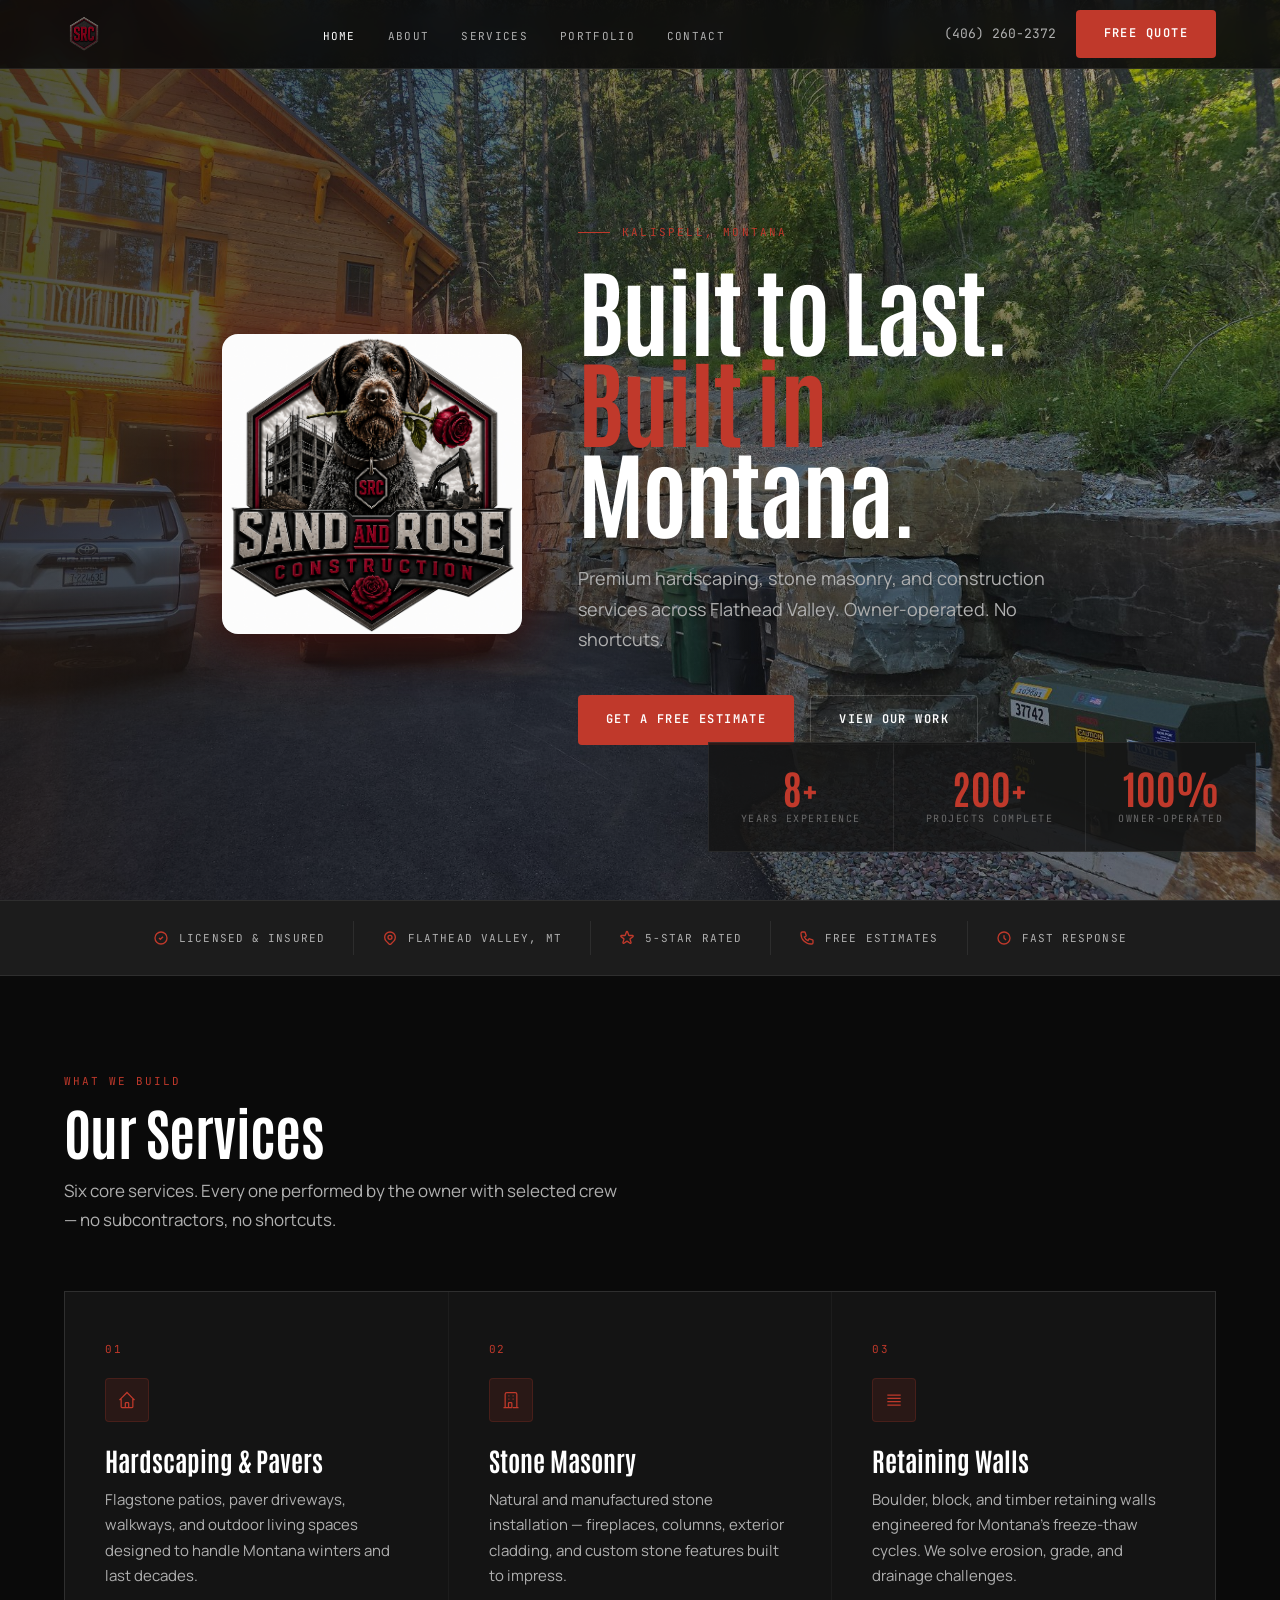
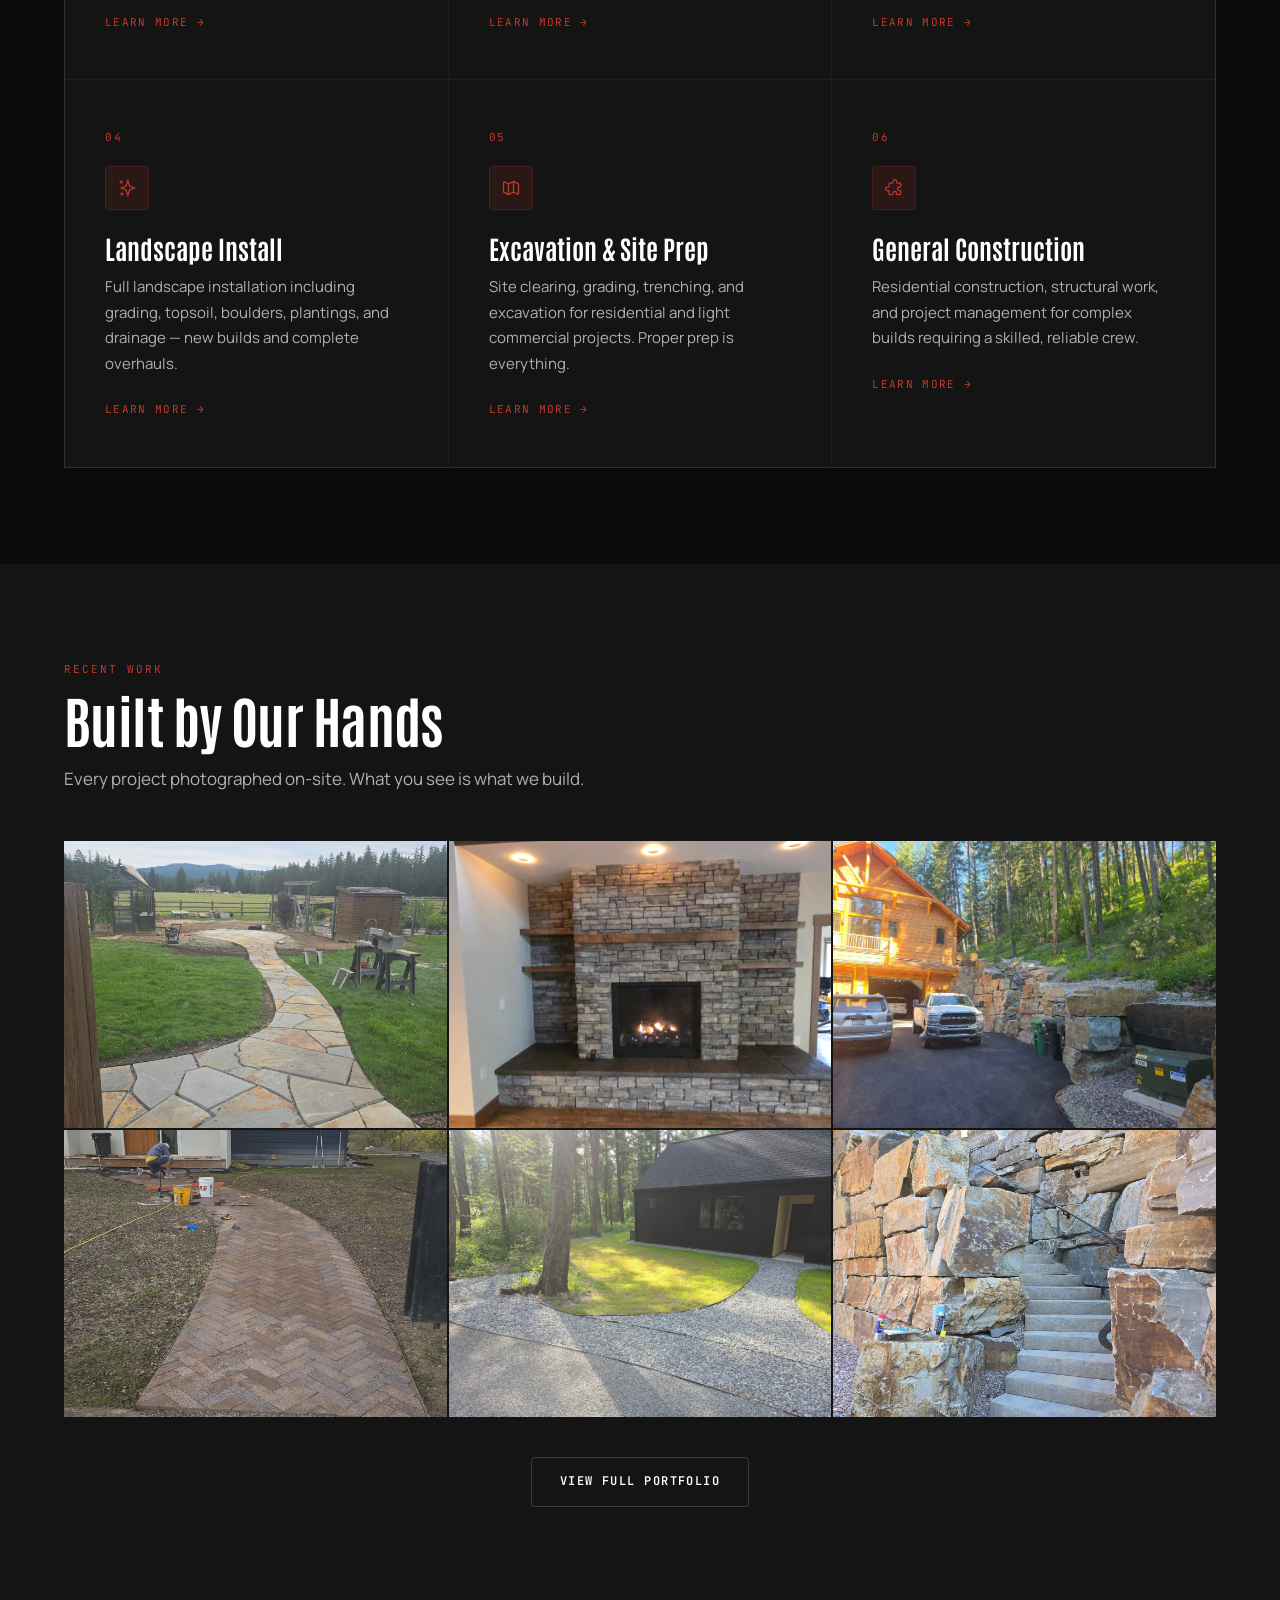
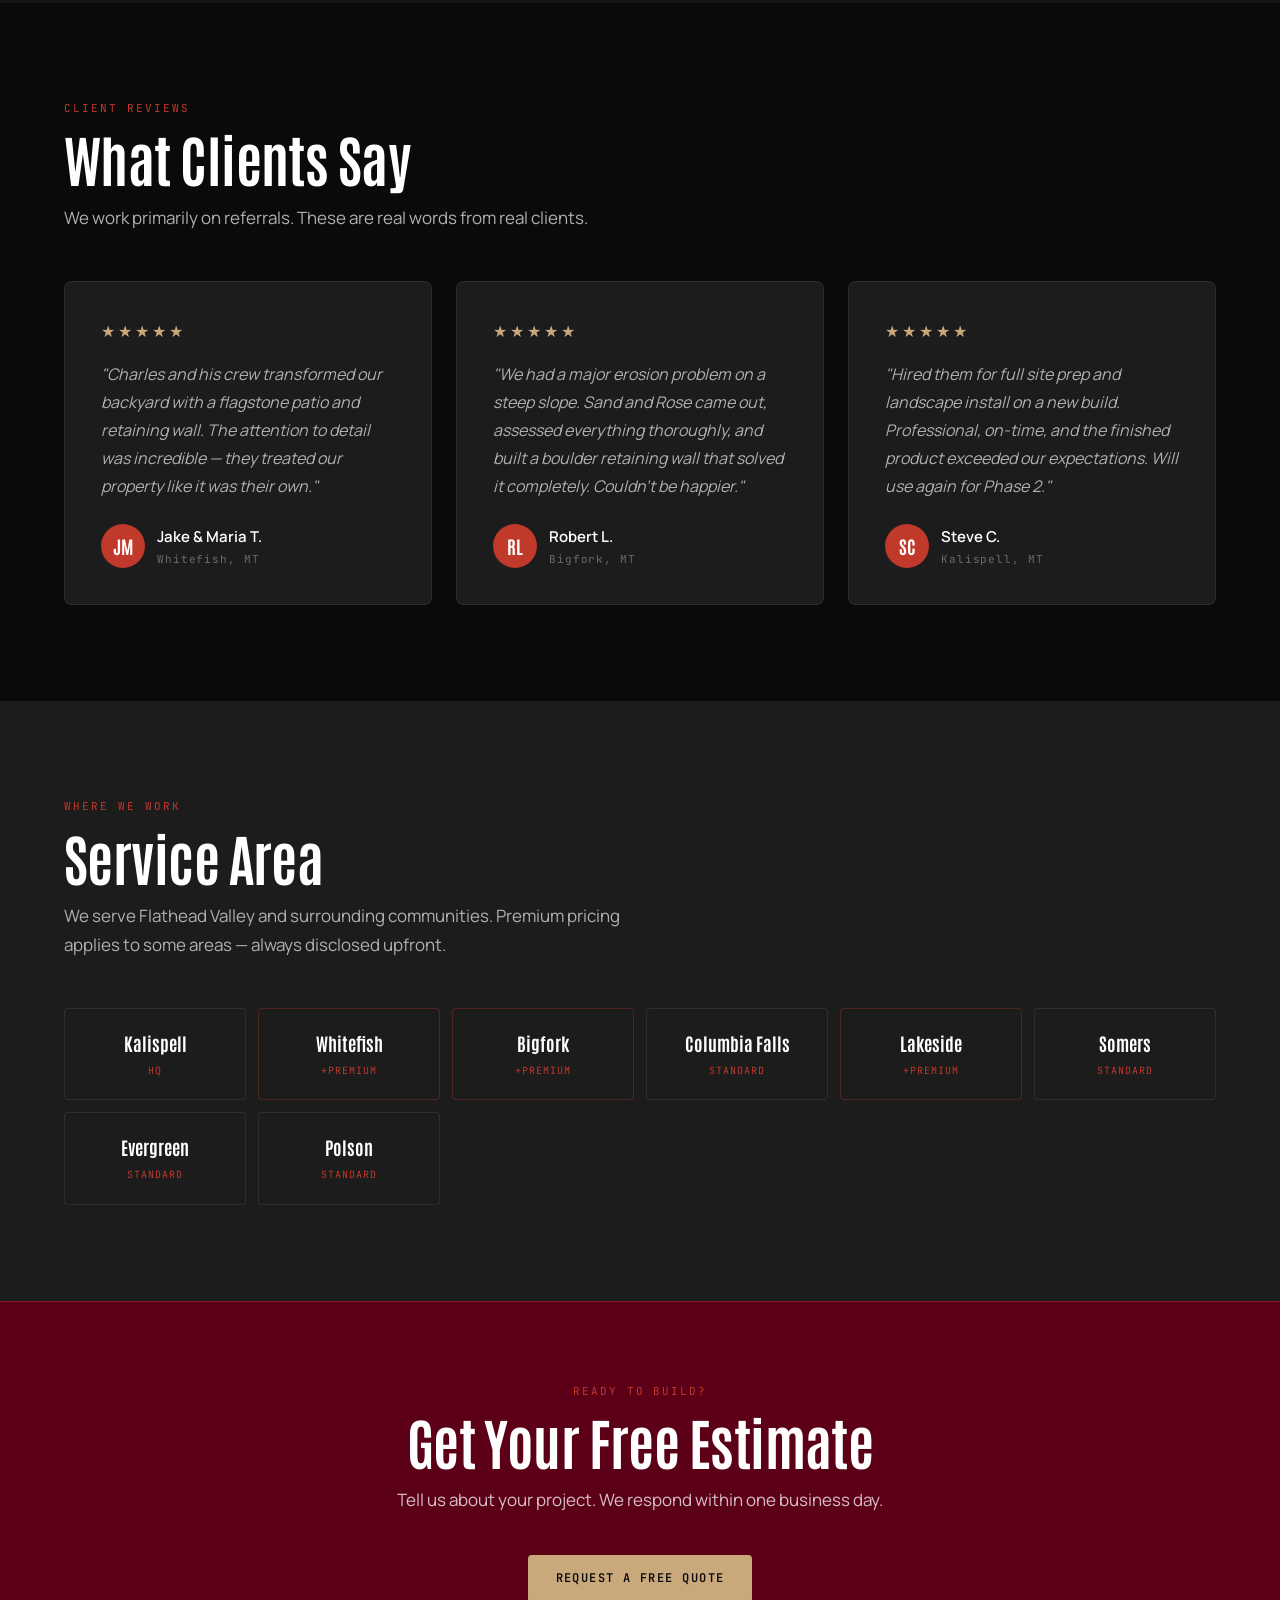
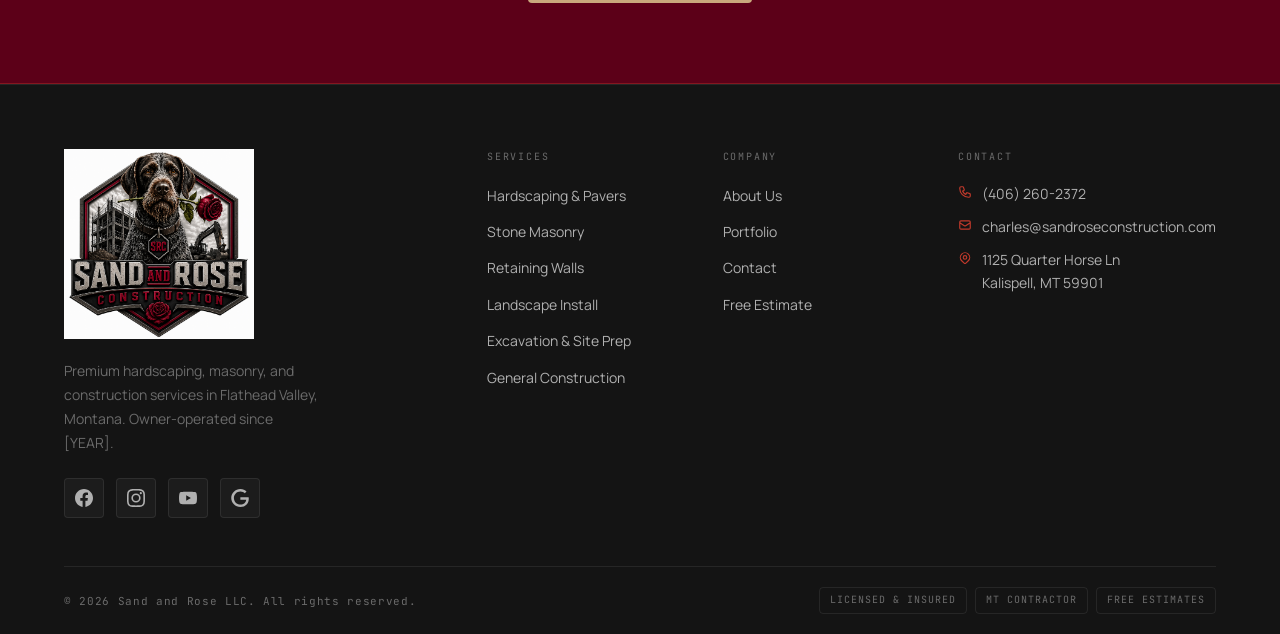
==== index.html @ fa79f2a8 "Clean hero layout: GWP left col, badge nav, lighter overlay, remove patches" ====
<!DOCTYPE html>
<html lang="en">
<head>
  <meta charset="UTF-8">
  <meta name="viewport" content="width=device-width, initial-scale=1.0">
  <title>Sand and Rose Construction | Kalispell, MT | Hardscaping, Stone Masonry & More</title>
  <meta name="description" content="Premium hardscaping, stone masonry, retaining walls, landscape install, excavation, and general construction in Kalispell and Flathead Valley, Montana. Licensed & insured.">
  <link rel="canonical" href="https://www.sandandroseconstruction.com/">
  <meta property="og:type" content="website">
  <meta property="og:title" content="Sand and Rose Construction | Kalispell, MT">
  <meta property="og:description" content="Premium hardscaping, masonry & construction in Flathead Valley, Montana. Built to Last. Built in Montana.">
  <meta property="og:url" content="https://www.sandandroseconstruction.com/">
  <meta property="og:image" content="https://www.sandandroseconstruction.com/assets/hero_retaining_wall.jpg">
  <meta property="og:site_name" content="Sand and Rose Construction">
  <meta name="twitter:card" content="summary_large_image">
  <link rel="icon" type="image/png" sizes="32x32" href="assets/favicon_32.png">
  <link rel="apple-touch-icon" href="assets/favicon_180.png">
  <link rel="stylesheet" href="css/styles.css">
  <script type="application/ld+json">
  {
    "@context": "https://schema.org",
    "@type": "LocalBusiness",
    "name": "Sand and Rose Construction",
    "legalName": "Sand and Rose LLC",
    "image": "https://www.sandandroseconstruction.com/assets/logo_full.png",
    "url": "https://www.sandandroseconstruction.com",
    "telephone": "+14062602372",
    "email": "charles@sandroseconstruction.com",
    "address": {
      "@type": "PostalAddress",
      "streetAddress": "1125 Quarter Horse Ln",
      "addressLocality": "Kalispell",
      "addressRegion": "MT",
      "postalCode": "59901",
      "addressCountry": "US"
    },
    "geo": {
      "@type": "GeoCoordinates",
      "latitude": 48.1920,
      "longitude": -114.3168
    },
    "openingHoursSpecification": [{
      "@type": "OpeningHoursSpecification",
      "dayOfWeek": ["Monday","Tuesday","Wednesday","Thursday","Friday","Saturday"],
      "opens": "07:00",
      "closes": "18:00"
    }],
    "priceRange": "$$-$$$",
    "areaServed": "Flathead Valley, Montana",
    "description": "Premium hardscaping, stone masonry, retaining walls, landscape install, excavation, and general construction in Kalispell and Flathead Valley, MT.",
    "sameAs": [
      "https://www.facebook.com/SandAndRoseConstruction",
      "https://www.instagram.com/sandandroseconstruction",
      "https://www.youtube.com/@SandAndRoseConstruction"
    ]
  }
  </script>
</head>
<body>

<!-- NAVIGATION -->
<nav class="nav" role="navigation" aria-label="Main navigation">
  <div class="nav__inner">
    <a href="index.html" class="nav__logo" aria-label="Sand and Rose Construction home">
      <img src="assets/logo_badge.png" alt="Sand and Rose Construction logo">
    </a>
    <ul class="nav__links" role="list">
      <li><a href="index.html">Home</a></li>
      <li><a href="about.html">About</a></li>
      <li><a href="services.html">Services</a></li>
      <li><a href="portfolio.html">Portfolio</a></li>
      <li><a href="contact.html">Contact</a></li>
    </ul>
    <div class="nav__right">
      <a href="tel:+14062602372" class="nav__phone">(406) 260-2372</a>
      <a href="contact.html" class="btn btn-primary">Free Quote</a>
    </div>
    <button class="nav__toggle" aria-label="Open menu" aria-expanded="false">
      <span></span><span></span><span></span>
    </button>
  </div>
  <div class="nav__mobile" role="menu">
    <a href="index.html" role="menuitem">Home</a>
    <a href="about.html" role="menuitem">About</a>
    <a href="services.html" role="menuitem">Services</a>
    <a href="portfolio.html" role="menuitem">Portfolio</a>
    <a href="contact.html" role="menuitem">Contact</a>
    <a href="tel:+14062602372" role="menuitem">(406) 260-2372</a>
    <a href="contact.html" class="btn btn-primary" role="menuitem">Free Quote</a>
  </div>
</nav>

<!-- HERO -->
<section class="hero" aria-label="Hero">
  <div class="hero__bg" role="img" aria-label="Retaining wall project by Sand and Rose Construction"></div>
  <div class="hero__content">
    <div class="hero__logo-col">
      <img src="assets/logo_full.png" alt="Sand and Rose Construction" class="hero__brand-logo">
    </div>
    <div class="hero__text-col">
      <p class="hero__eyebrow">Kalispell, Montana</p>
      <h1 class="hero__title">Built to Last.<br><em>Built in</em><br>Montana.</h1>
      <p class="hero__sub">Premium hardscaping, stone masonry, and construction services across Flathead Valley. Owner-operated. No shortcuts.</p>
      <div class="hero__cta">
        <a href="contact.html" class="btn btn-primary">Get a Free Estimate</a>
        <a href="portfolio.html" class="btn btn-outline">View Our Work</a>
      </div>
    </div>
  </div>
  <div class="hero__stats" aria-label="Company stats">
    <div class="hero__stat">
      <span class="hero__stat-num" data-count="8" data-suffix="+">8+</span>
      <span class="hero__stat-label">Years Experience</span>
    </div>
    <div class="hero__stat">
      <span class="hero__stat-num" data-count="200" data-suffix="+">200+</span>
      <span class="hero__stat-label">Projects Complete</span>
    </div>
    <div class="hero__stat">
      <span class="hero__stat-num" data-count="100" data-suffix="%">100%</span>
      <span class="hero__stat-label">Owner-Operated</span>
    </div>
  </div>
</section>

<!-- TRUST BAR -->
<div class="trust-bar" aria-label="Credentials">
  <div class="trust-bar__inner">
    <div class="trust-bar__item">
      <svg width="16" height="16" fill="none" stroke="currentColor" stroke-width="2" viewBox="0 0 24 24" aria-hidden="true"><path d="M9 12l2 2 4-4m6 2a9 9 0 11-18 0 9 9 0 0118 0z"/></svg>
      Licensed &amp; Insured
    </div>
    <div class="trust-bar__item">
      <svg width="16" height="16" fill="none" stroke="currentColor" stroke-width="2" viewBox="0 0 24 24" aria-hidden="true"><path d="M17.657 16.657L13.414 20.9a1.998 1.998 0 01-2.827 0l-4.244-4.243a8 8 0 1111.314 0z"/><path d="M15 11a3 3 0 11-6 0 3 3 0 016 0z"/></svg>
      Flathead Valley, MT
    </div>
    <div class="trust-bar__item">
      <svg width="16" height="16" fill="none" stroke="currentColor" stroke-width="2" viewBox="0 0 24 24" aria-hidden="true"><path d="M11.049 2.927c.3-.921 1.603-.921 1.902 0l1.519 4.674a1 1 0 00.95.69h4.915c.969 0 1.371 1.24.588 1.81l-3.976 2.888a1 1 0 00-.363 1.118l1.518 4.674c.3.922-.755 1.688-1.538 1.118l-3.976-2.888a1 1 0 00-1.176 0l-3.976 2.888c-.783.57-1.838-.197-1.538-1.118l1.518-4.674a1 1 0 00-.363-1.118l-3.976-2.888c-.784-.57-.38-1.81.588-1.81h4.914a1 1 0 00.951-.69l1.519-4.674z"/></svg>
      5-Star Rated
    </div>
    <div class="trust-bar__item">
      <svg width="16" height="16" fill="none" stroke="currentColor" stroke-width="2" viewBox="0 0 24 24" aria-hidden="true"><path d="M3 5a2 2 0 012-2h3.28a1 1 0 01.948.684l1.498 4.493a1 1 0 01-.502 1.21l-2.257 1.13a11.042 11.042 0 005.516 5.516l1.13-2.257a1 1 0 011.21-.502l4.493 1.498a1 1 0 01.684.949V19a2 2 0 01-2 2h-1C9.716 21 3 14.284 3 6V5z"/></svg>
      Free Estimates
    </div>
    <div class="trust-bar__item">
      <svg width="16" height="16" fill="none" stroke="currentColor" stroke-width="2" viewBox="0 0 24 24" aria-hidden="true"><path d="M12 8v4l3 3m6-3a9 9 0 11-18 0 9 9 0 0118 0z"/></svg>
      Fast Response
    </div>
  </div>
</div>

<!-- SERVICES -->
<section class="section" id="services" aria-labelledby="services-heading">
  <div class="container">
    <span class="section-label">What We Build</span>
    <h2 class="section-title" id="services-heading">Our Services</h2>
    <p class="section-sub" style="margin-bottom:56px;">Six core services. Every one performed by the owner with selected crew — no subcontractors, no shortcuts.</p>
    <div class="services-grid">

      <article class="service-card fade-up">
        <span class="service-card__num">01</span>
        <div class="service-card__icon" aria-hidden="true">
          <svg width="20" height="20" fill="none" stroke="currentColor" stroke-width="1.5" viewBox="0 0 24 24"><path d="M3 12l2-2m0 0l7-7 7 7M5 10v10a1 1 0 001 1h3m10-11l2 2m-2-2v10a1 1 0 01-1 1h-3m-6 0a1 1 0 001-1v-4a1 1 0 011-1h2a1 1 0 011 1v4a1 1 0 001 1m-6 0h6"/></svg>
        </div>
        <h3 class="service-card__title">Hardscaping &amp; Pavers</h3>
        <p class="service-card__desc">Flagstone patios, paver driveways, walkways, and outdoor living spaces designed to handle Montana winters and last decades.</p>
        <a href="services.html#hardscaping" class="service-card__link">Learn more →</a>
      </article>

      <article class="service-card fade-up">
        <span class="service-card__num">02</span>
        <div class="service-card__icon" aria-hidden="true">
          <svg width="20" height="20" fill="none" stroke="currentColor" stroke-width="1.5" viewBox="0 0 24 24"><path d="M19 21V5a2 2 0 00-2-2H7a2 2 0 00-2 2v16m14 0h2m-2 0h-5m-9 0H3m2 0h5M9 7h1m-1 4h1m4-4h1m-1 4h1m-2 10v-5a1 1 0 00-1-1h-2a1 1 0 00-1 1v5m4 0H9"/></svg>
        </div>
        <h3 class="service-card__title">Stone Masonry</h3>
        <p class="service-card__desc">Natural and manufactured stone installation — fireplaces, columns, exterior cladding, and custom stone features built to impress.</p>
        <a href="services.html#masonry" class="service-card__link">Learn more →</a>
      </article>

      <article class="service-card fade-up">
        <span class="service-card__num">03</span>
        <div class="service-card__icon" aria-hidden="true">
          <svg width="20" height="20" fill="none" stroke="currentColor" stroke-width="1.5" viewBox="0 0 24 24"><path d="M4 6h16M4 10h16M4 14h16M4 18h16"/></svg>
        </div>
        <h3 class="service-card__title">Retaining Walls</h3>
        <p class="service-card__desc">Boulder, block, and timber retaining walls engineered for Montana's freeze-thaw cycles. We solve erosion, grade, and drainage challenges.</p>
        <a href="services.html#retaining" class="service-card__link">Learn more →</a>
      </article>

      <article class="service-card fade-up">
        <span class="service-card__num">04</span>
        <div class="service-card__icon" aria-hidden="true">
          <svg width="20" height="20" fill="none" stroke="currentColor" stroke-width="1.5" viewBox="0 0 24 24"><path d="M5 3v4M3 5h4M6 17v4m-2-2h4m5-16l2.286 6.857L21 12l-5.714 2.143L13 21l-2.286-6.857L5 12l5.714-2.143L13 3z"/></svg>
        </div>
        <h3 class="service-card__title">Landscape Install</h3>
        <p class="service-card__desc">Full landscape installation including grading, topsoil, boulders, plantings, and drainage — new builds and complete overhauls.</p>
        <a href="services.html#landscape" class="service-card__link">Learn more →</a>
      </article>

      <article class="service-card fade-up">
        <span class="service-card__num">05</span>
        <div class="service-card__icon" aria-hidden="true">
          <svg width="20" height="20" fill="none" stroke="currentColor" stroke-width="1.5" viewBox="0 0 24 24"><path d="M9 20l-5.447-2.724A1 1 0 013 16.382V5.618a1 1 0 011.447-.894L9 7m0 13l6-3m-6 3V7m6 10l4.553 2.276A1 1 0 0021 18.382V7.618a1 1 0 00-.553-.894L15 4m0 13V4m0 0L9 7"/></svg>
        </div>
        <h3 class="service-card__title">Excavation &amp; Site Prep</h3>
        <p class="service-card__desc">Site clearing, grading, trenching, and excavation for residential and light commercial projects. Proper prep is everything.</p>
        <a href="services.html#excavation" class="service-card__link">Learn more →</a>
      </article>

      <article class="service-card fade-up">
        <span class="service-card__num">06</span>
        <div class="service-card__icon" aria-hidden="true">
          <svg width="20" height="20" fill="none" stroke="currentColor" stroke-width="1.5" viewBox="0 0 24 24"><path d="M11 4a2 2 0 114 0v1a1 1 0 001 1h3a1 1 0 011 1v3a1 1 0 01-1 1h-1a2 2 0 100 4h1a1 1 0 011 1v3a1 1 0 01-1 1h-3a1 1 0 01-1-1v-1a2 2 0 10-4 0v1a1 1 0 01-1 1H7a1 1 0 01-1-1v-3a1 1 0 00-1-1H4a2 2 0 110-4h1a1 1 0 001-1V7a1 1 0 011-1h3a1 1 0 001-1V4z"/></svg>
        </div>
        <h3 class="service-card__title">General Construction</h3>
        <p class="service-card__desc">Residential construction, structural work, and project management for complex builds requiring a skilled, reliable crew.</p>
        <a href="services.html#general" class="service-card__link">Learn more →</a>
      </article>

    </div>
  </div>
</section>

<!-- PORTFOLIO PREVIEW -->
<section class="section section--dark" id="portfolio" aria-labelledby="portfolio-heading">
  <div class="container">
    <span class="section-label">Recent Work</span>
    <h2 class="section-title" id="portfolio-heading">Built by Our Hands</h2>
    <p class="section-sub" style="margin-bottom:48px;">Every project photographed on-site. What you see is what we build.</p>
    <div class="portfolio-grid" style="margin-bottom:40px;">
      <div class="portfolio-item fade-up" data-category="hardscaping">
        <img src="assets/flagstone_long.jpg" alt="Flagstone walkway installation in Kalispell MT" loading="lazy">
        <div class="portfolio-item__overlay">
          <span class="portfolio-item__label">Hardscaping</span>
          <span class="portfolio-item__title">Flagstone Walkway</span>
        </div>
      </div>
      <div class="portfolio-item fade-up" data-category="masonry">
        <img src="assets/fireplace.jpg" alt="Stone fireplace masonry work" loading="lazy">
        <div class="portfolio-item__overlay">
          <span class="portfolio-item__label">Stone Masonry</span>
          <span class="portfolio-item__title">Interior Fireplace</span>
        </div>
      </div>
      <div class="portfolio-item fade-up" data-category="retaining">
        <img src="assets/hero_retaining_wall.jpg" alt="Boulder retaining wall with stone steps" loading="lazy">
        <div class="portfolio-item__overlay">
          <span class="portfolio-item__label">Retaining Walls</span>
          <span class="portfolio-item__title">Boulder Wall &amp; Steps</span>
        </div>
      </div>
      <div class="portfolio-item fade-up" data-category="hardscaping">
        <img src="assets/paver_walkway_done.jpg" alt="Completed paver walkway project" loading="lazy">
        <div class="portfolio-item__overlay">
          <span class="portfolio-item__label">Hardscaping</span>
          <span class="portfolio-item__title">Paver Walkway</span>
        </div>
      </div>
      <div class="portfolio-item fade-up" data-category="landscape">
        <img src="assets/gravel_landscape.jpg" alt="Gravel landscape installation" loading="lazy">
        <div class="portfolio-item__overlay">
          <span class="portfolio-item__label">Landscape Install</span>
          <span class="portfolio-item__title">Gravel Landscape</span>
        </div>
      </div>
      <div class="portfolio-item fade-up" data-category="masonry">
        <img src="assets/stone_steps.jpg" alt="Natural stone steps construction" loading="lazy">
        <div class="portfolio-item__overlay">
          <span class="portfolio-item__label">Stone Masonry</span>
          <span class="portfolio-item__title">Natural Stone Steps</span>
        </div>
      </div>
    </div>
    <div style="text-align:center;">
      <a href="portfolio.html" class="btn btn-outline">View Full Portfolio</a>
    </div>
  </div>
</section>

<!-- TESTIMONIALS -->
<section class="section" aria-labelledby="testimonials-heading">
  <div class="container">
    <span class="section-label">Client Reviews</span>
    <h2 class="section-title" id="testimonials-heading">What Clients Say</h2>
    <p class="section-sub" style="margin-bottom:48px;">We work primarily on referrals. These are real words from real clients.</p>
    <div class="testimonials-grid">
      <blockquote class="testimonial fade-up">
        <div class="testimonial__stars" aria-label="5 stars">★★★★★</div>
        <p class="testimonial__text">"Charles and his crew transformed our backyard with a flagstone patio and retaining wall. The attention to detail was incredible — they treated our property like it was their own."</p>
        <footer class="testimonial__author">
          <div class="testimonial__avatar" aria-hidden="true">JM</div>
          <div>
            <div class="testimonial__name">Jake &amp; Maria T.</div>
            <div class="testimonial__location">Whitefish, MT</div>
          </div>
        </footer>
      </blockquote>
      <blockquote class="testimonial fade-up">
        <div class="testimonial__stars" aria-label="5 stars">★★★★★</div>
        <p class="testimonial__text">"We had a major erosion problem on a steep slope. Sand and Rose came out, assessed everything thoroughly, and built a boulder retaining wall that solved it completely. Couldn't be happier."</p>
        <footer class="testimonial__author">
          <div class="testimonial__avatar" aria-hidden="true">RL</div>
          <div>
            <div class="testimonial__name">Robert L.</div>
            <div class="testimonial__location">Bigfork, MT</div>
          </div>
        </footer>
      </blockquote>
      <blockquote class="testimonial fade-up">
        <div class="testimonial__stars" aria-label="5 stars">★★★★★</div>
        <p class="testimonial__text">"Hired them for full site prep and landscape install on a new build. Professional, on-time, and the finished product exceeded our expectations. Will use again for Phase 2."</p>
        <footer class="testimonial__author">
          <div class="testimonial__avatar" aria-hidden="true">SC</div>
          <div>
            <div class="testimonial__name">Steve C.</div>
            <div class="testimonial__location">Kalispell, MT</div>
          </div>
        </footer>
      </blockquote>
    </div>
  </div>
</section>

<!-- SERVICE AREA -->
<section class="section section--darker" aria-labelledby="area-heading">
  <div class="container">
    <span class="section-label">Where We Work</span>
    <h2 class="section-title" id="area-heading">Service Area</h2>
    <p class="section-sub" style="margin-bottom:48px;">We serve Flathead Valley and surrounding communities. Premium pricing applies to some areas — always disclosed upfront.</p>
    <div class="area-grid">
      <div class="area-card"><div class="area-card__name">Kalispell</div><div class="area-card__note">HQ</div></div>
      <div class="area-card area-card--premium"><div class="area-card__name">Whitefish</div><div class="area-card__note">+Premium</div></div>
      <div class="area-card area-card--premium"><div class="area-card__name">Bigfork</div><div class="area-card__note">+Premium</div></div>
      <div class="area-card"><div class="area-card__name">Columbia Falls</div><div class="area-card__note">Standard</div></div>
      <div class="area-card area-card--premium"><div class="area-card__name">Lakeside</div><div class="area-card__note">+Premium</div></div>
      <div class="area-card"><div class="area-card__name">Somers</div><div class="area-card__note">Standard</div></div>
      <div class="area-card"><div class="area-card__name">Evergreen</div><div class="area-card__note">Standard</div></div>
      <div class="area-card"><div class="area-card__name">Polson</div><div class="area-card__note">Standard</div></div>
    </div>
  </div>
</section>

<!-- CTA -->
<section class="cta-section" aria-labelledby="cta-heading">
  <div class="container">
    <span class="section-label">Ready to Build?</span>
    <h2 class="section-title" id="cta-heading">Get Your Free Estimate</h2>
    <p class="section-sub">Tell us about your project. We respond within one business day.</p>
    <a href="contact.html" class="btn btn-sand">Request a Free Quote</a>
  </div>
</section>

<!-- FOOTER -->
<footer class="footer" role="contentinfo">
  <div class="container">
    <div class="footer__grid">
      <div class="footer__brand">
        <img src="assets/logo_full.png" alt="Sand and Rose Construction">
        <p>Premium hardscaping, masonry, and construction services in Flathead Valley, Montana. Owner-operated since [YEAR].</p>
        <div class="social-links" aria-label="Social media">
          <a href="https://www.facebook.com/SandAndRoseConstruction" class="social-link" target="_blank" rel="noopener noreferrer" aria-label="Facebook">
            <svg viewBox="0 0 24 24" fill="currentColor"><path d="M24 12.073c0-6.627-5.373-12-12-12s-12 5.373-12 12c0 5.99 4.388 10.954 10.125 11.854v-8.385H7.078v-3.47h3.047V9.43c0-3.007 1.792-4.669 4.533-4.669 1.312 0 2.686.235 2.686.235v2.953H15.83c-1.491 0-1.956.925-1.956 1.874v2.25h3.328l-.532 3.47h-2.796v8.385C19.612 23.027 24 18.062 24 12.073z"/></svg>
          </a>
          <a href="https://www.instagram.com/sandandroseconstruction" class="social-link" target="_blank" rel="noopener noreferrer" aria-label="Instagram">
            <svg viewBox="0 0 24 24" fill="currentColor"><path d="M12 2.163c3.204 0 3.584.012 4.85.07 3.252.148 4.771 1.691 4.919 4.919.058 1.265.069 1.645.069 4.849 0 3.205-.012 3.584-.069 4.849-.149 3.225-1.664 4.771-4.919 4.919-1.266.058-1.644.07-4.85.07-3.204 0-3.584-.012-4.849-.07-3.26-.149-4.771-1.699-4.919-4.92-.058-1.265-.07-1.644-.07-4.849 0-3.204.013-3.583.07-4.849.149-3.227 1.664-4.771 4.919-4.919 1.266-.057 1.645-.069 4.849-.069zM12 0C8.741 0 8.333.014 7.053.072 2.695.272.273 2.69.073 7.052.014 8.333 0 8.741 0 12c0 3.259.014 3.668.072 4.948.2 4.358 2.618 6.78 6.98 6.98C8.333 23.986 8.741 24 12 24c3.259 0 3.668-.014 4.948-.072 4.354-.2 6.782-2.618 6.979-6.98.059-1.28.073-1.689.073-4.948 0-3.259-.014-3.667-.072-4.947-.196-4.354-2.617-6.78-6.979-6.98C15.668.014 15.259 0 12 0zm0 5.838a6.162 6.162 0 100 12.324 6.162 6.162 0 000-12.324zM12 16a4 4 0 110-8 4 4 0 010 8zm6.406-11.845a1.44 1.44 0 100 2.881 1.44 1.44 0 000-2.881z"/></svg>
          </a>
          <a href="https://www.youtube.com/@SandAndRoseConstruction" class="social-link" target="_blank" rel="noopener noreferrer" aria-label="YouTube">
            <svg viewBox="0 0 24 24" fill="currentColor"><path d="M23.495 6.205a3.007 3.007 0 00-2.088-2.088c-1.87-.501-9.396-.501-9.396-.501s-7.507-.01-9.396.501A3.007 3.007 0 00.527 6.205a31.247 31.247 0 00-.522 5.805 31.247 31.247 0 00.522 5.783 3.007 3.007 0 002.088 2.088c1.868.502 9.396.502 9.396.502s7.506 0 9.396-.502a3.007 3.007 0 002.088-2.088 31.247 31.247 0 00.5-5.783 31.247 31.247 0 00-.5-5.805zM9.609 15.601V8.408l6.264 3.602z"/></svg>
          </a>
          <a href="https://g.page/r/[YOUR-GOOGLE-PLACE-ID]" class="social-link" target="_blank" rel="noopener noreferrer" aria-label="Google Business Profile">
            <svg viewBox="0 0 24 24" fill="currentColor"><path d="M12.48 10.92v3.28h7.84c-.24 1.84-.853 3.187-1.787 4.133-1.147 1.147-2.933 2.4-6.053 2.4-4.827 0-8.6-3.893-8.6-8.72s3.773-8.72 8.6-8.72c2.6 0 4.507 1.027 5.907 2.347l2.307-2.307C18.747 1.44 16.133 0 12.48 0 5.867 0 .307 5.387.307 12s5.56 12 12.173 12c3.573 0 6.267-1.173 8.373-3.36 2.16-2.16 2.84-5.213 2.84-7.667 0-.76-.053-1.467-.173-2.053H12.48z"/></svg>
          </a>
        </div>
      </div>

      <div>
        <p class="footer__col-title">Services</p>
        <ul class="footer__links">
          <li><a href="services.html#hardscaping">Hardscaping &amp; Pavers</a></li>
          <li><a href="services.html#masonry">Stone Masonry</a></li>
          <li><a href="services.html#retaining">Retaining Walls</a></li>
          <li><a href="services.html#landscape">Landscape Install</a></li>
          <li><a href="services.html#excavation">Excavation &amp; Site Prep</a></li>
          <li><a href="services.html#general">General Construction</a></li>
        </ul>
      </div>

      <div>
        <p class="footer__col-title">Company</p>
        <ul class="footer__links">
          <li><a href="about.html">About Us</a></li>
          <li><a href="portfolio.html">Portfolio</a></li>
          <li><a href="contact.html">Contact</a></li>
          <li><a href="contact.html">Free Estimate</a></li>
        </ul>
      </div>

      <div>
        <p class="footer__col-title">Contact</p>
        <div class="footer__contact-item">
          <svg width="14" height="14" fill="none" stroke="currentColor" stroke-width="2" viewBox="0 0 24 24" aria-hidden="true"><path d="M3 5a2 2 0 012-2h3.28a1 1 0 01.948.684l1.498 4.493a1 1 0 01-.502 1.21l-2.257 1.13a11.042 11.042 0 005.516 5.516l1.13-2.257a1 1 0 011.21-.502l4.493 1.498a1 1 0 01.684.949V19a2 2 0 01-2 2h-1C9.716 21 3 14.284 3 6V5z"/></svg>
          <a href="tel:+14062602372">(406) 260-2372</a>
        </div>
        <div class="footer__contact-item">
          <svg width="14" height="14" fill="none" stroke="currentColor" stroke-width="2" viewBox="0 0 24 24" aria-hidden="true"><path d="M3 8l7.89 5.26a2 2 0 002.22 0L21 8M5 19h14a2 2 0 002-2V7a2 2 0 00-2-2H5a2 2 0 00-2 2v10a2 2 0 002 2z"/></svg>
          <a href="mailto:charles@sandroseconstruction.com">charles@sandroseconstruction.com</a>
        </div>
        <div class="footer__contact-item">
          <svg width="14" height="14" fill="none" stroke="currentColor" stroke-width="2" viewBox="0 0 24 24" aria-hidden="true"><path d="M17.657 16.657L13.414 20.9a1.998 1.998 0 01-2.827 0l-4.244-4.243a8 8 0 1111.314 0z"/><path d="M15 11a3 3 0 11-6 0 3 3 0 016 0z"/></svg>
          <span>1125 Quarter Horse Ln<br>Kalispell, MT 59901</span>
        </div>
      </div>
    </div>

    <div class="footer__bottom">
      <p class="footer__copy">&copy; <span id="year">2026</span> Sand and Rose LLC. All rights reserved.</p>
      <div class="footer__badges">
        <span class="footer__badge">Licensed &amp; Insured</span>
        <span class="footer__badge">MT Contractor</span>
        <span class="footer__badge">Free Estimates</span>
      </div>
    </div>
  </div>
</footer>

<!-- LIGHTBOX -->
<div class="lightbox" role="dialog" aria-modal="true" aria-label="Image viewer">
  <button class="lightbox__close" aria-label="Close">&times;</button>
  <button class="lightbox__nav lightbox__nav--prev" aria-label="Previous image">&#8592;</button>
  <img src="" alt="">
  <p class="lightbox__caption"></p>
  <button class="lightbox__nav lightbox__nav--next" aria-label="Next image">&#8594;</button>
</div>

<script src="js/main.js"></script>
<script>document.getElementById('year').textContent = new Date().getFullYear();</script>
</body>
</html>
---- css/styles.css ----
/* ============================================================
   SAND AND ROSE CONSTRUCTION — styles.css
   Fonts: Antonio (display), Manrope (body), JetBrains Mono (data)
   Colors: Crimson #c0392b | Deep #5C0018 | Sand #c9a87c
           Dark #0a0a0a | Surface-1 #141414 | Surface-2 #1c1c1c
   ============================================================ */

@import url('https://fonts.googleapis.com/css2?family=Antonio:wght@400;700&family=Manrope:wght@400;500;600&family=JetBrains+Mono:wght@400;600&display=swap');

*, *::before, *::after { box-sizing: border-box; margin: 0; padding: 0; }

:root {
  --crimson:    #c0392b;
  --crimson-deep: #5C0018;
  --crimson-hover: #a93226;
  --sand:       #c9a87c;
  --dark:       #0a0a0a;
  --surface-1:  #141414;
  --surface-2:  #1c1c1c;
  --surface-3:  #242424;
  --text-primary: #ffffff;
  --text-secondary: #b0b0b0;
  --text-muted: #6b6b6b;
  --border: rgba(255,255,255,0.08);
  --border-hover: rgba(255,255,255,0.16);
  --radius: 4px;
  --radius-lg: 8px;
  --transition: 0.22s ease;
  --max-width: 1200px;
  --font-display: 'Antonio', sans-serif;
  --font-body: 'Manrope', sans-serif;
  --font-mono: 'JetBrains Mono', monospace;
}

html { scroll-behavior: smooth; }

body {
  font-family: var(--font-body);
  background: var(--dark);
  color: var(--text-primary);
  font-size: 16px;
  line-height: 1.65;
  -webkit-font-smoothing: antialiased;
}

img { max-width: 100%; display: block; }
a { color: inherit; text-decoration: none; }
ul { list-style: none; }

/* ── UTILITY ───────────────────────────────────────────────── */
.container { max-width: var(--max-width); margin: 0 auto; padding: 0 24px; }
.section { padding: 96px 0; }
.section--dark { background: var(--surface-1); }
.section--darker { background: var(--surface-2); }

.section-label {
  font-family: var(--font-mono);
  font-size: 11px;
  letter-spacing: 0.18em;
  text-transform: uppercase;
  color: var(--crimson);
  margin-bottom: 12px;
  display: block;
}

.section-title {
  font-family: var(--font-display);
  font-size: clamp(32px, 5vw, 56px);
  font-weight: 700;
  line-height: 1.05;
  letter-spacing: -0.01em;
  color: var(--text-primary);
  margin-bottom: 16px;
}

.section-sub {
  font-size: 17px;
  color: var(--text-secondary);
  max-width: 560px;
  line-height: 1.7;
}

.btn {
  display: inline-flex;
  align-items: center;
  gap: 8px;
  font-family: var(--font-mono);
  font-size: 12px;
  font-weight: 600;
  letter-spacing: 0.12em;
  text-transform: uppercase;
  padding: 14px 28px;
  border-radius: var(--radius);
  border: none;
  cursor: pointer;
  transition: var(--transition);
  white-space: nowrap;
}

.btn-primary {
  background: var(--crimson);
  color: #fff;
}
.btn-primary:hover { background: var(--crimson-hover); transform: translateY(-1px); }

.btn-outline {
  background: transparent;
  color: var(--text-primary);
  border: 1px solid var(--border-hover);
}
.btn-outline:hover { border-color: var(--crimson); color: var(--crimson); }

.btn-sand {
  background: var(--sand);
  color: var(--dark);
}
.btn-sand:hover { opacity: 0.88; transform: translateY(-1px); }

/* ── FADE-UP ANIMATION — JS-gated (critical SEO fix) ──────── */
/* Content visible by default — only animate when JS is present */
.fade-up { opacity: 1; transform: none; transition: none; }
html.js .fade-up {
  opacity: 0;
  transform: translateY(24px);
  transition: opacity 0.55s ease, transform 0.55s ease;
}
html.js .fade-up.visible { opacity: 1; transform: none; }

/* ── NAVIGATION ────────────────────────────────────────────── */
.nav {
  position: fixed;
  top: 0; left: 0; right: 0;
  z-index: 1000;
  background: rgba(10,10,10,0.85);
  backdrop-filter: blur(12px);
  border-bottom: 1px solid var(--border);
  transition: background var(--transition), box-shadow var(--transition);
}
.nav.scrolled {
  background: rgba(10,10,10,0.98);
  box-shadow: 0 2px 24px rgba(0,0,0,0.5);
}
.nav__inner {
  display: flex;
  align-items: center;
  justify-content: space-between;
  height: 68px;
  max-width: var(--max-width);
  margin: 0 auto;
  padding: 0 24px;
}
.nav__logo {
  display: flex;
  align-items: center;
  gap: 12px;
  flex-shrink: 0;
}
.nav__logo img { height: 40px; width: auto; }
.nav__logo-text {
  font-family: var(--font-display);
  font-size: 15px;
  font-weight: 700;
  letter-spacing: 0.08em;
  text-transform: uppercase;
  line-height: 1.2;
  color: var(--text-primary);
}
.nav__logo-text span { color: var(--crimson); }

.nav__links {
  display: flex;
  align-items: center;
  gap: 32px;
}
.nav__links a {
  font-family: var(--font-mono);
  font-size: 11px;
  letter-spacing: 0.12em;
  text-transform: uppercase;
  color: var(--text-secondary);
  transition: color var(--transition);
}
.nav__links a:hover, .nav__links a.active { color: var(--text-primary); }

.nav__right {
  display: flex;
  align-items: center;
  gap: 20px;
}
.nav__phone {
  font-family: var(--font-mono);
  font-size: 13px;
  color: var(--text-secondary);
  transition: color var(--transition);
}
.nav__phone:hover { color: var(--sand); }

.nav__toggle {
  display: none;
  flex-direction: column;
  gap: 5px;
  cursor: pointer;
  padding: 4px;
  background: none;
  border: none;
}
.nav__toggle span {
  display: block;
  width: 24px;
  height: 2px;
  background: var(--text-primary);
  transition: var(--transition);
}

.nav__mobile {
  display: none;
  flex-direction: column;
  background: var(--surface-1);
  border-top: 1px solid var(--border);
  padding: 20px 24px;
  gap: 4px;
}
.nav__mobile.open { display: flex; }
.nav__mobile a {
  font-family: var(--font-mono);
  font-size: 13px;
  letter-spacing: 0.1em;
  text-transform: uppercase;
  color: var(--text-secondary);
  padding: 12px 0;
  border-bottom: 1px solid var(--border);
  transition: color var(--transition);
}
.nav__mobile a:hover { color: var(--text-primary); }
.nav__mobile .btn { margin-top: 12px; text-align: center; justify-content: center; }

@media (max-width: 900px) {
  .nav__links { display: none; }
  .nav__phone { display: none; }
  .nav__toggle { display: flex; }
}

/* ── HERO ──────────────────────────────────────────────────── */
.hero {
  position: relative;
  min-height: 100vh;
  display: flex;
  align-items: center;
  overflow: hidden;
  padding-top: 68px;
}
.hero__bg {
  position: absolute;
  inset: 0;
  background-size: cover;
  background-position: center;
  background-image: url('../assets/hero_retaining_wall.jpg');
}
.hero__bg::after {
  content: '';
  position: absolute;
  inset: 0;
  background: linear-gradient(
    to right,
    rgba(10,10,10,0.72) 0%,
    rgba(10,10,10,0.52) 50%,
    rgba(10,10,10,0.28) 100%
  );
}
.hero__content {
  position: relative;
  z-index: 2;
  max-width: var(--max-width);
  margin: 0 auto;
  padding: 80px 24px;
  display: flex;
  flex-direction: row;
  align-items: center;
  gap: 56px;
}
.hero__logo-col { flex: 0 0 auto; }
.hero__brand-logo {
  display: block;
  width: 300px;
  max-width: 38vw;
  border-radius: 16px;
  box-shadow:
    0 0 64px rgba(192, 57, 43, 0.45),
    0 8px 40px rgba(0, 0, 0, 0.90);
}
.hero__text-col { flex: 1; min-width: 0; }
.hero__eyebrow {
  font-family: var(--font-mono);
  font-size: 11px;
  letter-spacing: 0.2em;
  text-transform: uppercase;
  color: var(--crimson);
  margin-bottom: 20px;
  display: flex;
  align-items: center;
  gap: 12px;
}
.hero__eyebrow::before {
  content: '';
  display: block;
  width: 32px;
  height: 1px;
  background: var(--crimson);
}
.hero__title {
  font-family: var(--font-display);
  font-size: clamp(48px, 8vw, 96px);
  font-weight: 700;
  line-height: 0.95;
  letter-spacing: -0.02em;
  max-width: 700px;
  margin-bottom: 28px;
}
.hero__title em {
  font-style: normal;
  color: var(--crimson);
}
.hero__sub {
  font-size: 18px;
  color: var(--text-secondary);
  max-width: 480px;
  margin-bottom: 40px;
  line-height: 1.7;
}
.hero__cta { display: flex; gap: 16px; flex-wrap: wrap; }

.hero__stats {
  position: absolute;
  bottom: 48px;
  right: 24px;
  z-index: 2;
  display: flex;
  gap: 0;
}
.hero__stat {
  padding: 24px 32px;
  background: rgba(20,20,20,0.85);
  border: 1px solid var(--border);
  text-align: center;
  border-right: none;
}
.hero__stat:last-child { border-right: 1px solid var(--border); }
.hero__stat-num {
  font-family: var(--font-display);
  font-size: 40px;
  font-weight: 700;
  color: var(--crimson);
  line-height: 1;
  display: block;
}
.hero__stat-label {
  font-family: var(--font-mono);
  font-size: 10px;
  letter-spacing: 0.15em;
  text-transform: uppercase;
  color: var(--text-muted);
  margin-top: 4px;
  display: block;
}

@media (max-width: 700px) {
  .hero__stats {
    position: static;
    margin-top: 48px;
    flex-wrap: wrap;
  }
  .hero__stat { flex: 1; min-width: 100px; border-right: 1px solid var(--border); }
}

/* ── TRUST BAR ─────────────────────────────────────────────── */
.trust-bar {
  background: var(--surface-2);
  border-top: 1px solid var(--border);
  border-bottom: 1px solid var(--border);
  padding: 20px 0;
}
.trust-bar__inner {
  display: flex;
  align-items: center;
  justify-content: center;
  flex-wrap: wrap;
  gap: 0;
  max-width: var(--max-width);
  margin: 0 auto;
  padding: 0 24px;
}
.trust-bar__item {
  display: flex;
  align-items: center;
  gap: 10px;
  padding: 8px 28px;
  border-right: 1px solid var(--border);
  font-family: var(--font-mono);
  font-size: 11px;
  letter-spacing: 0.1em;
  text-transform: uppercase;
  color: var(--text-secondary);
}
.trust-bar__item:last-child { border-right: none; }
.trust-bar__item svg { color: var(--crimson); flex-shrink: 0; }

@media (max-width: 700px) {
  .trust-bar__item { border-right: none; border-bottom: 1px solid var(--border); width: 100%; justify-content: center; }
  .trust-bar__item:last-child { border-bottom: none; }
}

/* ── SERVICES GRID ─────────────────────────────────────────── */
.services-grid {
  display: grid;
  grid-template-columns: repeat(auto-fit, minmax(340px, 1fr));
  gap: 1px;
  background: var(--border);
  border: 1px solid var(--border);
}
.service-card {
  background: var(--surface-1);
  padding: 48px 40px;
  transition: background var(--transition);
  position: relative;
  overflow: hidden;
}
.service-card::before {
  content: '';
  position: absolute;
  bottom: 0; left: 0;
  width: 100%;
  height: 2px;
  background: var(--crimson);
  transform: scaleX(0);
  transform-origin: left;
  transition: transform 0.35s ease;
}
.service-card:hover { background: var(--surface-2); }
.service-card:hover::before { transform: scaleX(1); }

.service-card__num {
  font-family: var(--font-mono);
  font-size: 11px;
  color: var(--crimson);
  letter-spacing: 0.15em;
  margin-bottom: 20px;
  display: block;
}
.service-card__icon {
  width: 44px;
  height: 44px;
  background: rgba(192,57,43,0.12);
  border: 1px solid rgba(192,57,43,0.2);
  border-radius: var(--radius);
  display: flex;
  align-items: center;
  justify-content: center;
  margin-bottom: 24px;
  color: var(--crimson);
}
.service-card__title {
  font-family: var(--font-display);
  font-size: 26px;
  font-weight: 700;
  margin-bottom: 12px;
  line-height: 1.1;
}
.service-card__desc {
  font-size: 15px;
  color: var(--text-secondary);
  line-height: 1.7;
  margin-bottom: 24px;
}
.service-card__link {
  font-family: var(--font-mono);
  font-size: 11px;
  letter-spacing: 0.12em;
  text-transform: uppercase;
  color: var(--crimson);
  display: flex;
  align-items: center;
  gap: 8px;
  transition: gap var(--transition);
}
.service-card:hover .service-card__link { gap: 14px; }

/* ── PORTFOLIO GRID ────────────────────────────────────────── */
.portfolio-grid {
  display: grid;
  grid-template-columns: repeat(3, 1fr);
  gap: 2px;
}
.portfolio-item {
  position: relative;
  aspect-ratio: 4/3;
  overflow: hidden;
  cursor: pointer;
}
.portfolio-item img {
  width: 100%;
  height: 100%;
  object-fit: cover;
  transition: transform 0.5s ease;
}
.portfolio-item:hover img { transform: scale(1.06); }
.portfolio-item__overlay {
  position: absolute;
  inset: 0;
  background: rgba(10,10,10,0);
  display: flex;
  flex-direction: column;
  justify-content: flex-end;
  padding: 24px;
  transition: background var(--transition);
}
.portfolio-item:hover .portfolio-item__overlay {
  background: rgba(10,10,10,0.65);
}
.portfolio-item__label {
  font-family: var(--font-mono);
  font-size: 11px;
  letter-spacing: 0.1em;
  text-transform: uppercase;
  color: var(--sand);
  opacity: 0;
  transition: opacity var(--transition);
  margin-bottom: 4px;
}
.portfolio-item__title {
  font-family: var(--font-display);
  font-size: 20px;
  font-weight: 700;
  opacity: 0;
  transform: translateY(8px);
  transition: opacity var(--transition), transform var(--transition);
}
.portfolio-item:hover .portfolio-item__label,
.portfolio-item:hover .portfolio-item__title {
  opacity: 1;
  transform: none;
}

.portfolio-filter {
  display: flex;
  gap: 4px;
  flex-wrap: wrap;
  margin-bottom: 32px;
}
.portfolio-filter__btn {
  font-family: var(--font-mono);
  font-size: 11px;
  letter-spacing: 0.1em;
  text-transform: uppercase;
  padding: 8px 18px;
  border: 1px solid var(--border);
  background: transparent;
  color: var(--text-muted);
  border-radius: var(--radius);
  cursor: pointer;
  transition: var(--transition);
}
.portfolio-filter__btn:hover,
.portfolio-filter__btn.active {
  border-color: var(--crimson);
  color: var(--text-primary);
  background: rgba(192,57,43,0.1);
}

@media (max-width: 700px) { .portfolio-grid { grid-template-columns: repeat(2, 1fr); } }
@media (max-width: 480px) { .portfolio-grid { grid-template-columns: 1fr; } }

/* ── LIGHTBOX ──────────────────────────────────────────────── */
.lightbox {
  display: none;
  position: fixed;
  inset: 0;
  z-index: 2000;
  background: rgba(0,0,0,0.95);
  align-items: center;
  justify-content: center;
  flex-direction: column;
  gap: 16px;
}
.lightbox.active { display: flex; }
.lightbox img {
  max-width: 90vw;
  max-height: 80vh;
  object-fit: contain;
  border: 1px solid var(--border);
}
.lightbox__caption {
  font-family: var(--font-mono);
  font-size: 12px;
  color: var(--text-muted);
  letter-spacing: 0.1em;
}
.lightbox__close {
  position: fixed;
  top: 24px;
  right: 24px;
  width: 44px;
  height: 44px;
  background: var(--surface-2);
  border: 1px solid var(--border);
  border-radius: 50%;
  cursor: pointer;
  display: flex;
  align-items: center;
  justify-content: center;
  font-size: 20px;
  color: var(--text-primary);
  transition: background var(--transition);
}
.lightbox__close:hover { background: var(--crimson); }
.lightbox__nav {
  position: fixed;
  top: 50%;
  transform: translateY(-50%);
  width: 48px;
  height: 48px;
  background: var(--surface-2);
  border: 1px solid var(--border);
  border-radius: 50%;
  cursor: pointer;
  display: flex;
  align-items: center;
  justify-content: center;
  font-size: 20px;
  color: var(--text-primary);
  transition: background var(--transition);
}
.lightbox__nav:hover { background: var(--crimson); }
.lightbox__nav--prev { left: 24px; }
.lightbox__nav--next { right: 24px; }

/* ── CTA SECTION ───────────────────────────────────────────── */
.cta-section {
  background: var(--crimson-deep);
  border-top: 1px solid rgba(192,57,43,0.4);
  border-bottom: 1px solid rgba(192,57,43,0.4);
  padding: 80px 0;
  text-align: center;
}
.cta-section .section-title { color: #fff; }
.cta-section .section-sub { color: rgba(255,255,255,0.75); margin: 0 auto 40px; }

/* ── TESTIMONIALS ──────────────────────────────────────────── */
.testimonials-grid {
  display: grid;
  grid-template-columns: repeat(auto-fit, minmax(300px, 1fr));
  gap: 24px;
}
.testimonial {
  background: var(--surface-2);
  border: 1px solid var(--border);
  border-radius: var(--radius-lg);
  padding: 36px;
}
.testimonial__stars {
  color: var(--sand);
  font-size: 16px;
  letter-spacing: 3px;
  margin-bottom: 16px;
}
.testimonial__text {
  font-size: 16px;
  color: var(--text-secondary);
  line-height: 1.75;
  margin-bottom: 24px;
  font-style: italic;
}
.testimonial__author {
  display: flex;
  align-items: center;
  gap: 12px;
}
.testimonial__avatar {
  width: 44px;
  height: 44px;
  border-radius: 50%;
  background: var(--crimson);
  display: flex;
  align-items: center;
  justify-content: center;
  font-family: var(--font-display);
  font-size: 18px;
  font-weight: 700;
  color: #fff;
  flex-shrink: 0;
}
.testimonial__name {
  font-weight: 600;
  font-size: 15px;
}
.testimonial__location {
  font-family: var(--font-mono);
  font-size: 11px;
  color: var(--text-muted);
  letter-spacing: 0.08em;
}

/* ── CONTACT FORM ──────────────────────────────────────────── */
.contact-grid {
  display: grid;
  grid-template-columns: 1fr 1fr;
  gap: 64px;
  align-items: start;
}
.form-group { margin-bottom: 20px; }
.form-group label {
  display: block;
  font-family: var(--font-mono);
  font-size: 11px;
  letter-spacing: 0.12em;
  text-transform: uppercase;
  color: var(--text-muted);
  margin-bottom: 8px;
}
.form-group input,
.form-group select,
.form-group textarea {
  width: 100%;
  background: var(--surface-2);
  border: 1px solid var(--border);
  border-radius: var(--radius);
  padding: 13px 16px;
  color: var(--text-primary);
  font-family: var(--font-body);
  font-size: 15px;
  transition: border-color var(--transition);
  outline: none;
}
.form-group input:focus,
.form-group select:focus,
.form-group textarea:focus {
  border-color: var(--crimson);
}
.form-group textarea { min-height: 120px; resize: vertical; }
.form-group select option { background: var(--surface-2); }

.contact-info { display: flex; flex-direction: column; gap: 24px; }
.contact-item {
  display: flex;
  gap: 16px;
  align-items: flex-start;
}
.contact-item__icon {
  width: 44px;
  height: 44px;
  background: rgba(192,57,43,0.1);
  border: 1px solid rgba(192,57,43,0.2);
  border-radius: var(--radius);
  display: flex;
  align-items: center;
  justify-content: center;
  color: var(--crimson);
  flex-shrink: 0;
}
.contact-item__label {
  font-family: var(--font-mono);
  font-size: 10px;
  letter-spacing: 0.15em;
  text-transform: uppercase;
  color: var(--text-muted);
  margin-bottom: 4px;
}
.contact-item__value {
  font-size: 16px;
  color: var(--text-primary);
}
.contact-item__value a:hover { color: var(--crimson); }

@media (max-width: 768px) {
  .contact-grid { grid-template-columns: 1fr; gap: 48px; }
}

/* ── SOCIAL ICONS ──────────────────────────────────────────── */
.social-links {
  display: flex;
  gap: 12px;
  flex-wrap: wrap;
  align-items: center;
}
.social-link {
  width: 40px;
  height: 40px;
  background: var(--surface-2);
  border: 1px solid var(--border);
  border-radius: var(--radius);
  display: flex;
  align-items: center;
  justify-content: center;
  color: var(--text-secondary);
  transition: var(--transition);
}
.social-link:hover {
  background: var(--crimson);
  border-color: var(--crimson);
  color: #fff;
  transform: translateY(-2px);
}
.social-link svg { width: 18px; height: 18px; }

/* ── FOOTER ────────────────────────────────────────────────── */
.footer {
  background: var(--surface-1);
  border-top: 1px solid var(--border);
  padding: 64px 0 0;
}
.footer__grid {
  display: grid;
  grid-template-columns: 2fr 1fr 1fr 1fr;
  gap: 48px;
  padding-bottom: 48px;
  border-bottom: 1px solid var(--border);
}
.footer__brand img { width: 190px; height: auto; margin-bottom: 20px; }
.footer__brand p {
  font-size: 14px;
  color: var(--text-muted);
  line-height: 1.7;
  margin-bottom: 24px;
  max-width: 260px;
}
.footer__col-title {
  font-family: var(--font-mono);
  font-size: 10px;
  letter-spacing: 0.18em;
  text-transform: uppercase;
  color: var(--text-muted);
  margin-bottom: 16px;
}
.footer__links { display: flex; flex-direction: column; gap: 10px; }
.footer__links a {
  font-size: 14px;
  color: var(--text-secondary);
  transition: color var(--transition);
}
.footer__links a:hover { color: var(--crimson); }
.footer__contact-item {
  display: flex;
  gap: 10px;
  font-size: 14px;
  color: var(--text-secondary);
  margin-bottom: 10px;
  align-items: flex-start;
}
.footer__contact-item svg { flex-shrink: 0; margin-top: 3px; color: var(--crimson); }
.footer__bottom {
  display: flex;
  align-items: center;
  justify-content: space-between;
  padding: 20px 0;
  flex-wrap: wrap;
  gap: 12px;
}
.footer__copy {
  font-family: var(--font-mono);
  font-size: 11px;
  color: var(--text-muted);
  letter-spacing: 0.06em;
}
.footer__badges {
  display: flex;
  gap: 8px;
  flex-wrap: wrap;
}
.footer__badge {
  font-family: var(--font-mono);
  font-size: 10px;
  letter-spacing: 0.1em;
  text-transform: uppercase;
  padding: 4px 10px;
  border: 1px solid var(--border);
  border-radius: var(--radius);
  color: var(--text-muted);
}

@media (max-width: 900px) {
  .footer__grid { grid-template-columns: 1fr 1fr; }
}
@media (max-width: 560px) {
  .footer__grid { grid-template-columns: 1fr; }
  .footer__bottom { flex-direction: column; text-align: center; }
}

/* ── SERVICE AREA MAP ──────────────────────────────────────── */
.area-grid {
  display: grid;
  grid-template-columns: repeat(auto-fit, minmax(180px, 1fr));
  gap: 12px;
}
.area-card {
  background: var(--surface-2);
  border: 1px solid var(--border);
  border-radius: var(--radius);
  padding: 20px;
  text-align: center;
}
.area-card__name {
  font-family: var(--font-display);
  font-size: 18px;
  font-weight: 700;
  margin-bottom: 4px;
}
.area-card__note {
  font-family: var(--font-mono);
  font-size: 10px;
  letter-spacing: 0.1em;
  text-transform: uppercase;
  color: var(--crimson);
}
.area-card--premium { border-color: rgba(192,57,43,0.3); }

/* ── ABOUT PAGE ────────────────────────────────────────────── */
.about-hero {
  padding-top: 68px;
  background: var(--surface-1);
}
.about-grid {
  display: grid;
  grid-template-columns: 1fr 1fr;
  gap: 80px;
  align-items: center;
}
.about-img {
  width: 100%;
  aspect-ratio: 4/5;
  object-fit: cover;
  border-radius: var(--radius-lg);
}
.values-list { display: flex; flex-direction: column; gap: 20px; margin-top: 32px; }
.value-item {
  display: flex;
  gap: 16px;
  align-items: flex-start;
}
.value-item__dot {
  width: 8px;
  height: 8px;
  border-radius: 50%;
  background: var(--crimson);
  margin-top: 8px;
  flex-shrink: 0;
}
.value-item__title { font-weight: 600; margin-bottom: 4px; }
.value-item__desc { font-size: 15px; color: var(--text-secondary); }

@media (max-width: 768px) { .about-grid { grid-template-columns: 1fr; } }

/* ── SERVICES PAGE ─────────────────────────────────────────── */
.service-detail {
  padding: 64px 0;
  border-bottom: 1px solid var(--border);
}
.service-detail:last-child { border-bottom: none; }
.service-detail__grid {
  display: grid;
  grid-template-columns: 1fr 1fr;
  gap: 64px;
  align-items: center;
}
.service-detail__grid.reverse { direction: rtl; }
.service-detail__grid.reverse > * { direction: ltr; }
.service-detail__img {
  width: 100%;
  aspect-ratio: 4/3;
  object-fit: cover;
  border-radius: var(--radius-lg);
}
.service-detail ul { display: flex; flex-direction: column; gap: 10px; margin: 20px 0 28px; }
.service-detail li {
  display: flex;
  gap: 10px;
  font-size: 15px;
  color: var(--text-secondary);
}
.service-detail li::before {
  content: '—';
  color: var(--crimson);
  flex-shrink: 0;
}

@media (max-width: 768px) {
  .service-detail__grid, .service-detail__grid.reverse { grid-template-columns: 1fr; direction: ltr; }
}

/* ── PAGE HERO (inner pages) ───────────────────────────────── */
.page-hero {
  padding: 120px 0 64px;
  background: var(--surface-1);
  border-bottom: 1px solid var(--border);
}

/* ── 404 ───────────────────────────────────────────────────── */
.error-page {
  min-height: 100vh;
  display: flex;
  align-items: center;
  justify-content: center;
  text-align: center;
  padding: 40px 24px;
}
.error-page__num {
  font-family: var(--font-display);
  font-size: clamp(100px, 20vw, 200px);
  font-weight: 700;
  color: var(--surface-2);
  line-height: 1;
  margin-bottom: -20px;
}

/* ── THANK YOU ─────────────────────────────────────────────── */
.thank-you {
  min-height: 100vh;
  display: flex;
  align-items: center;
  justify-content: center;
  text-align: center;
  padding: 40px 24px;
}
.thank-you__icon {
  width: 72px;
  height: 72px;
  background: rgba(192,57,43,0.15);
  border: 1px solid rgba(192,57,43,0.3);
  border-radius: 50%;
  display: flex;
  align-items: center;
  justify-content: center;
  margin: 0 auto 28px;
  color: var(--crimson);
  font-size: 28px;
}

/* ── CALCULATORS ───────────────────────────────────────────── */
.calc-grid {
  display: grid;
  grid-template-columns: repeat(auto-fit, minmax(280px, 1fr));
  gap: 2px;
  background: var(--border);
  border: 1px solid var(--border);
  margin-bottom: 2px;
}
.calc-tile {
  background: var(--surface-1);
  padding: 40px 36px;
  transition: background var(--transition);
  cursor: pointer;
}
.calc-tile:hover { background: var(--surface-2); }
.calc-tile__icon {
  font-size: 28px;
  margin-bottom: 16px;
}
.calc-tile__title {
  font-family: var(--font-display);
  font-size: 22px;
  font-weight: 700;
  margin-bottom: 8px;
}
.calc-tile__desc { font-size: 14px; color: var(--text-secondary); }
.calc-tile--coming {
  opacity: 0.5;
  cursor: default;
}

/* ── RESPONSIVE MISC ───────────────────────────────────────── */
@media (max-width: 900px) {
  .hero__content { gap: 36px; }
  .hero__brand-logo { width: 220px; }
}
@media (max-width: 768px) {
  .section { padding: 64px 0; }
  .hero__content {
    flex-direction: column;
    text-align: center;
    gap: 28px;
  }
  .hero__brand-logo { width: 180px; max-width: 60vw; }
  .hero__eyebrow { justify-content: center; }
  .hero__title { font-size: clamp(40px, 12vw, 64px); }
  .hero__cta { justify-content: center; }
  .footer__brand img { width: 150px; }
}
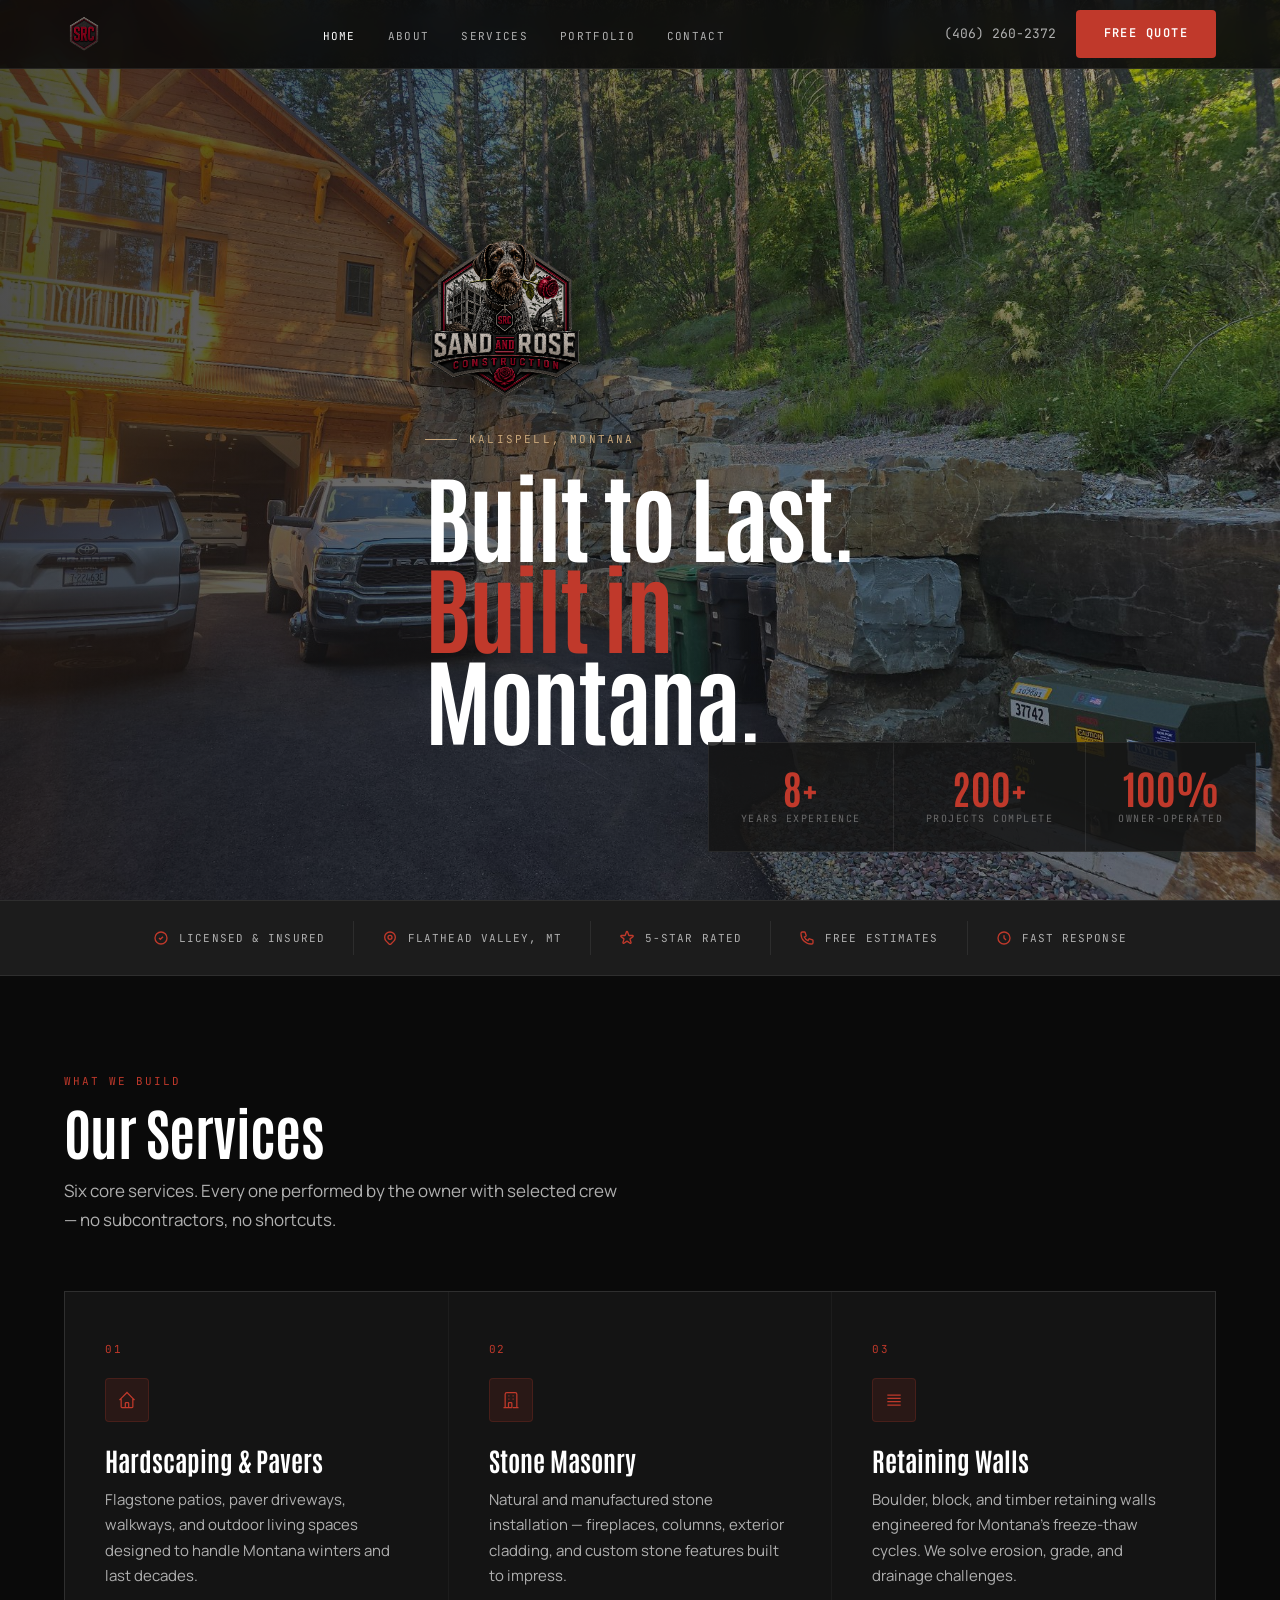
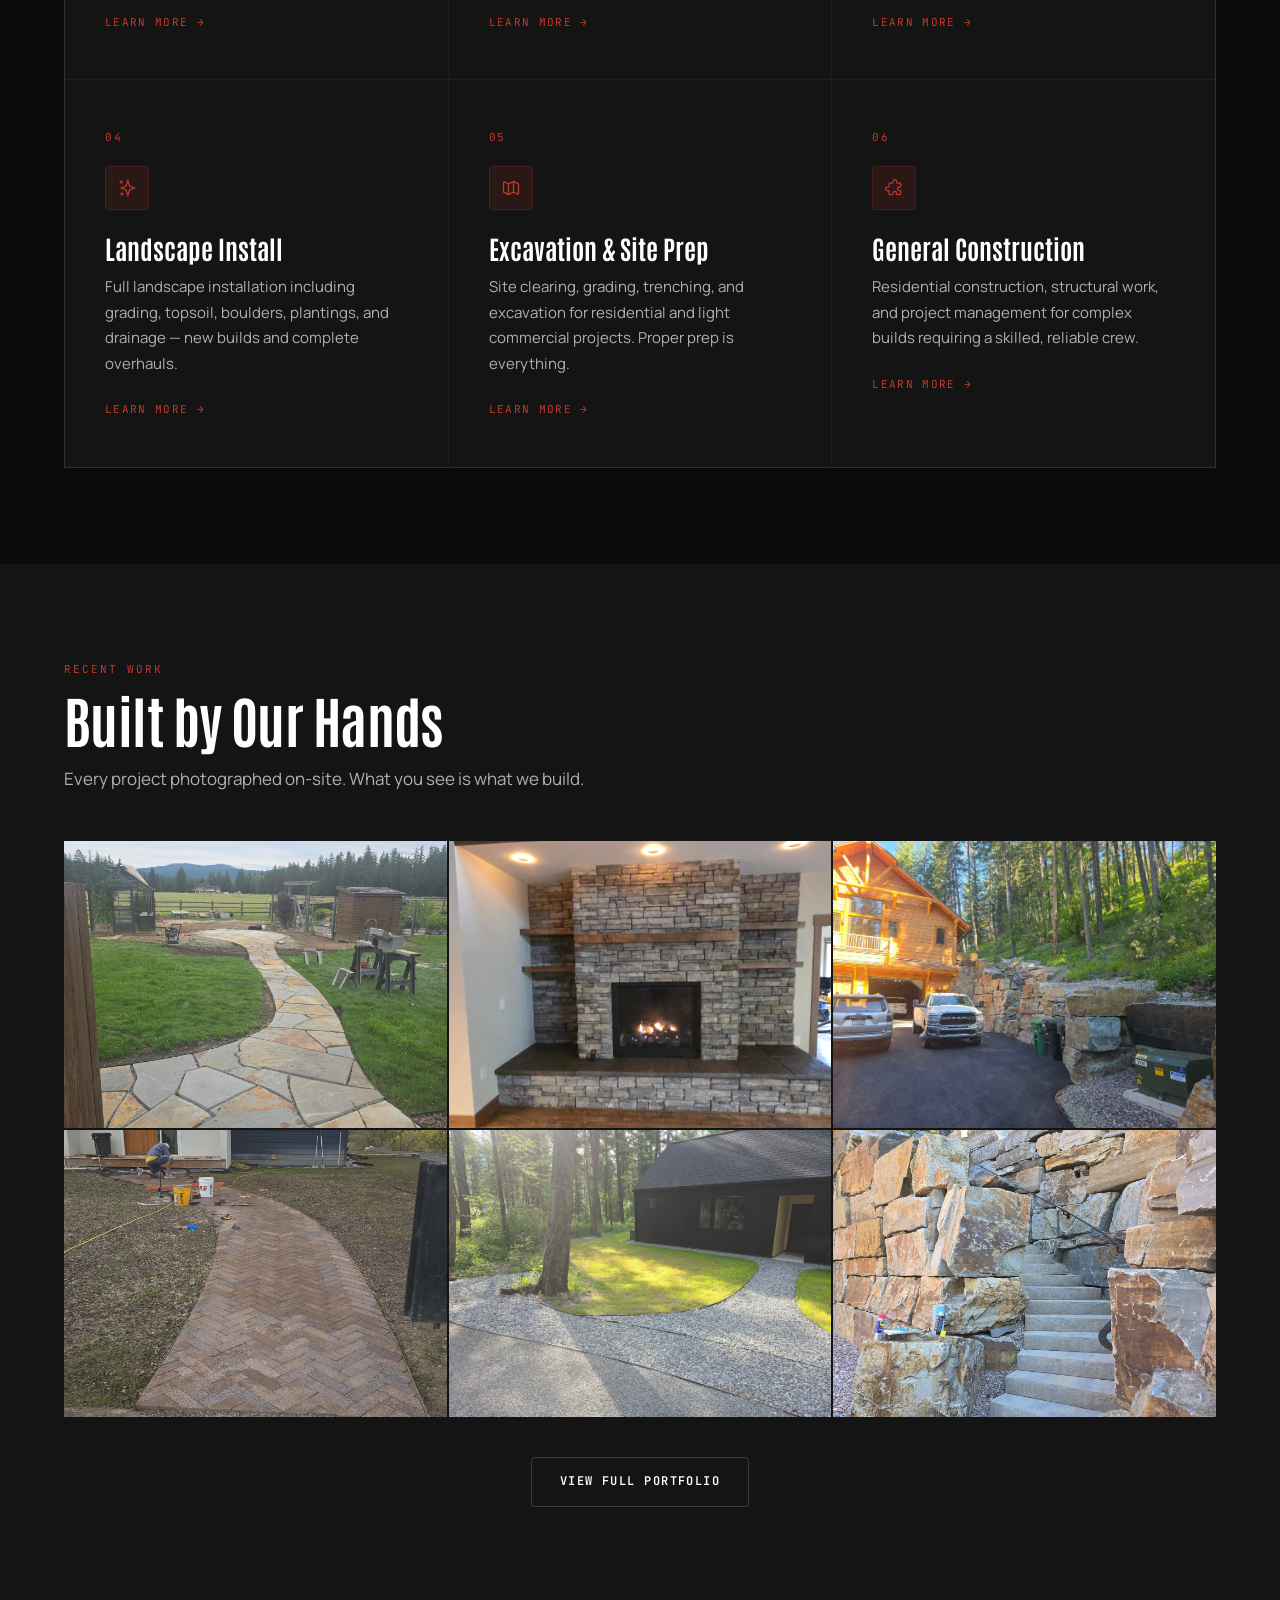
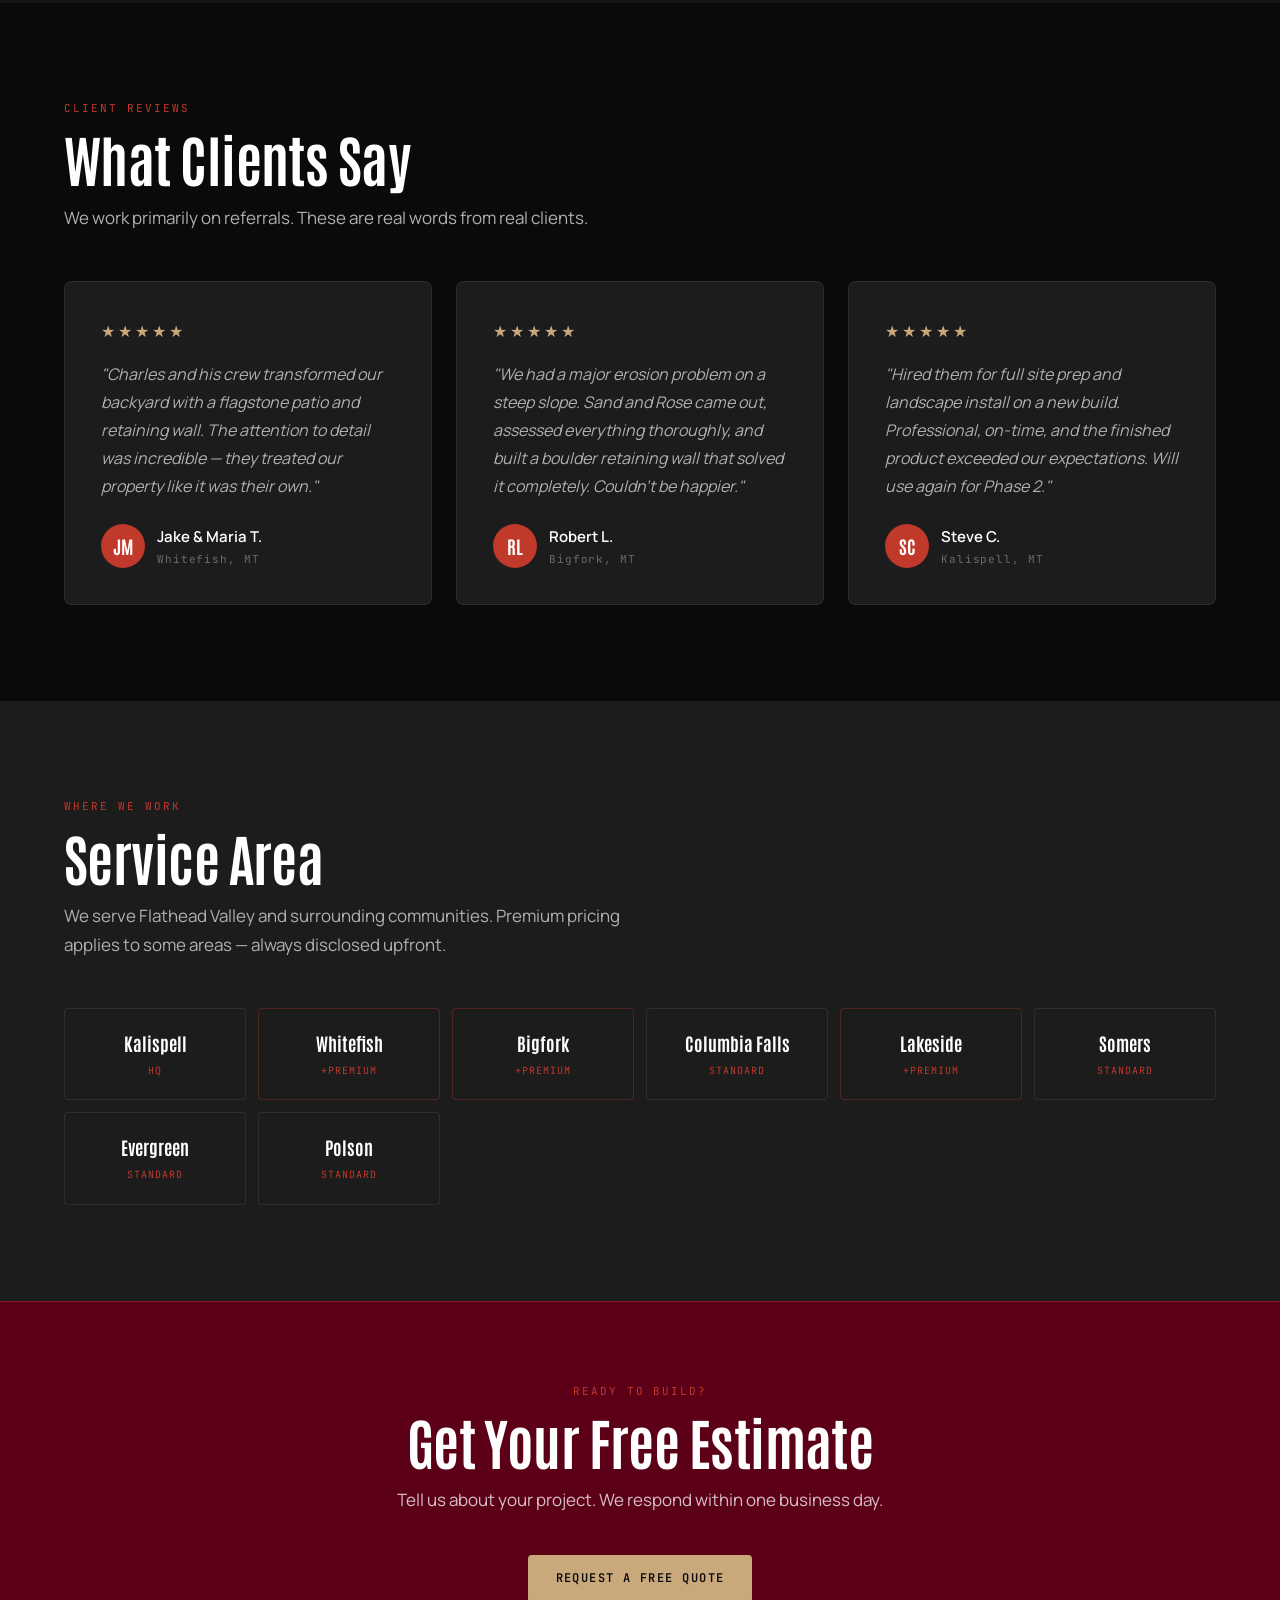
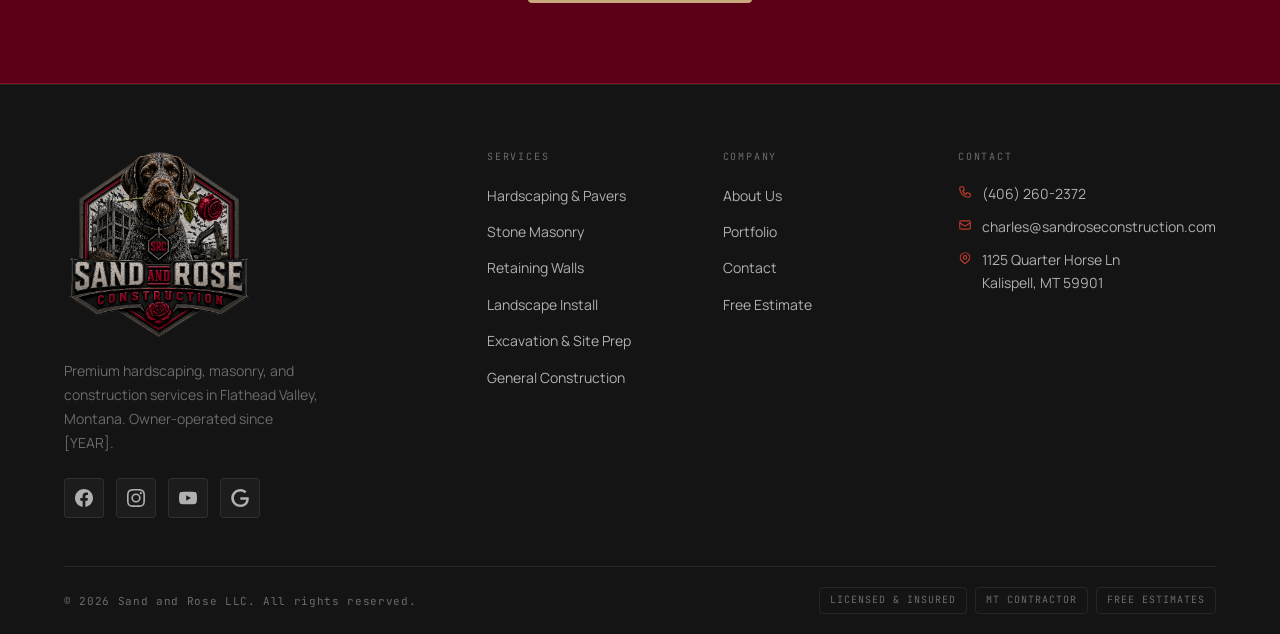
==== commit 0268d7e5: "Hero: logo upper-left, remove sub copy and CTA buttons, eyebrow sand color" ====
--- a/index.html
+++ b/index.html
@@ -94,18 +94,9 @@
 <section class="hero" aria-label="Hero">
   <div class="hero__bg" role="img" aria-label="Retaining wall project by Sand and Rose Construction"></div>
   <div class="hero__content">
-    <div class="hero__logo-col">
-      <img src="assets/logo_full.png" alt="Sand and Rose Construction" class="hero__brand-logo">
-    </div>
-    <div class="hero__text-col">
-      <p class="hero__eyebrow">Kalispell, Montana</p>
-      <h1 class="hero__title">Built to Last.<br><em>Built in</em><br>Montana.</h1>
-      <p class="hero__sub">Premium hardscaping, stone masonry, and construction services across Flathead Valley. Owner-operated. No shortcuts.</p>
-      <div class="hero__cta">
-        <a href="contact.html" class="btn btn-primary">Get a Free Estimate</a>
-        <a href="portfolio.html" class="btn btn-outline">View Our Work</a>
-      </div>
-    </div>
+    <img src="assets/logo_full.png" alt="Sand and Rose Construction" class="hero__brand-logo">
+    <p class="hero__eyebrow">Kalispell, Montana</p>
+    <h1 class="hero__title">Built to Last.<br><em>Built in</em><br>Montana.</h1>
   </div>
   <div class="hero__stats" aria-label="Company stats">
     <div class="hero__stat">
--- a/css/styles.css
+++ b/css/styles.css
@@ -272,29 +272,21 @@
   z-index: 2;
   max-width: var(--max-width);
   margin: 0 auto;
-  padding: 80px 24px;
-  display: flex;
-  flex-direction: row;
-  align-items: center;
-  gap: 56px;
-}
-.hero__logo-col { flex: 0 0 auto; }
+  padding: 80px 24px 40px;
+}
 .hero__brand-logo {
   display: block;
-  width: 300px;
-  max-width: 38vw;
-  border-radius: 16px;
-  box-shadow:
-    0 0 64px rgba(192, 57, 43, 0.45),
-    0 8px 40px rgba(0, 0, 0, 0.90);
-}
-.hero__text-col { flex: 1; min-width: 0; }
+  width: 160px;
+  max-width: 28vw;
+  margin-bottom: 32px;
+  filter: drop-shadow(0 4px 20px rgba(0, 0, 0, 0.65));
+}
 .hero__eyebrow {
   font-family: var(--font-mono);
   font-size: 11px;
   letter-spacing: 0.2em;
   text-transform: uppercase;
-  color: var(--crimson);
+  color: var(--sand);
   margin-bottom: 20px;
   display: flex;
   align-items: center;
@@ -305,7 +297,7 @@
   display: block;
   width: 32px;
   height: 1px;
-  background: var(--crimson);
+  background: var(--sand);
 }
 .hero__title {
   font-family: var(--font-display);
@@ -1066,20 +1058,9 @@
 }
 
 /* ── RESPONSIVE MISC ───────────────────────────────────────── */
-@media (max-width: 900px) {
-  .hero__content { gap: 36px; }
-  .hero__brand-logo { width: 220px; }
-}
 @media (max-width: 768px) {
   .section { padding: 64px 0; }
-  .hero__content {
-    flex-direction: column;
-    text-align: center;
-    gap: 28px;
-  }
-  .hero__brand-logo { width: 180px; max-width: 60vw; }
-  .hero__eyebrow { justify-content: center; }
   .hero__title { font-size: clamp(40px, 12vw, 64px); }
-  .hero__cta { justify-content: center; }
+  .hero__brand-logo { width: 120px; }
   .footer__brand img { width: 150px; }
 }
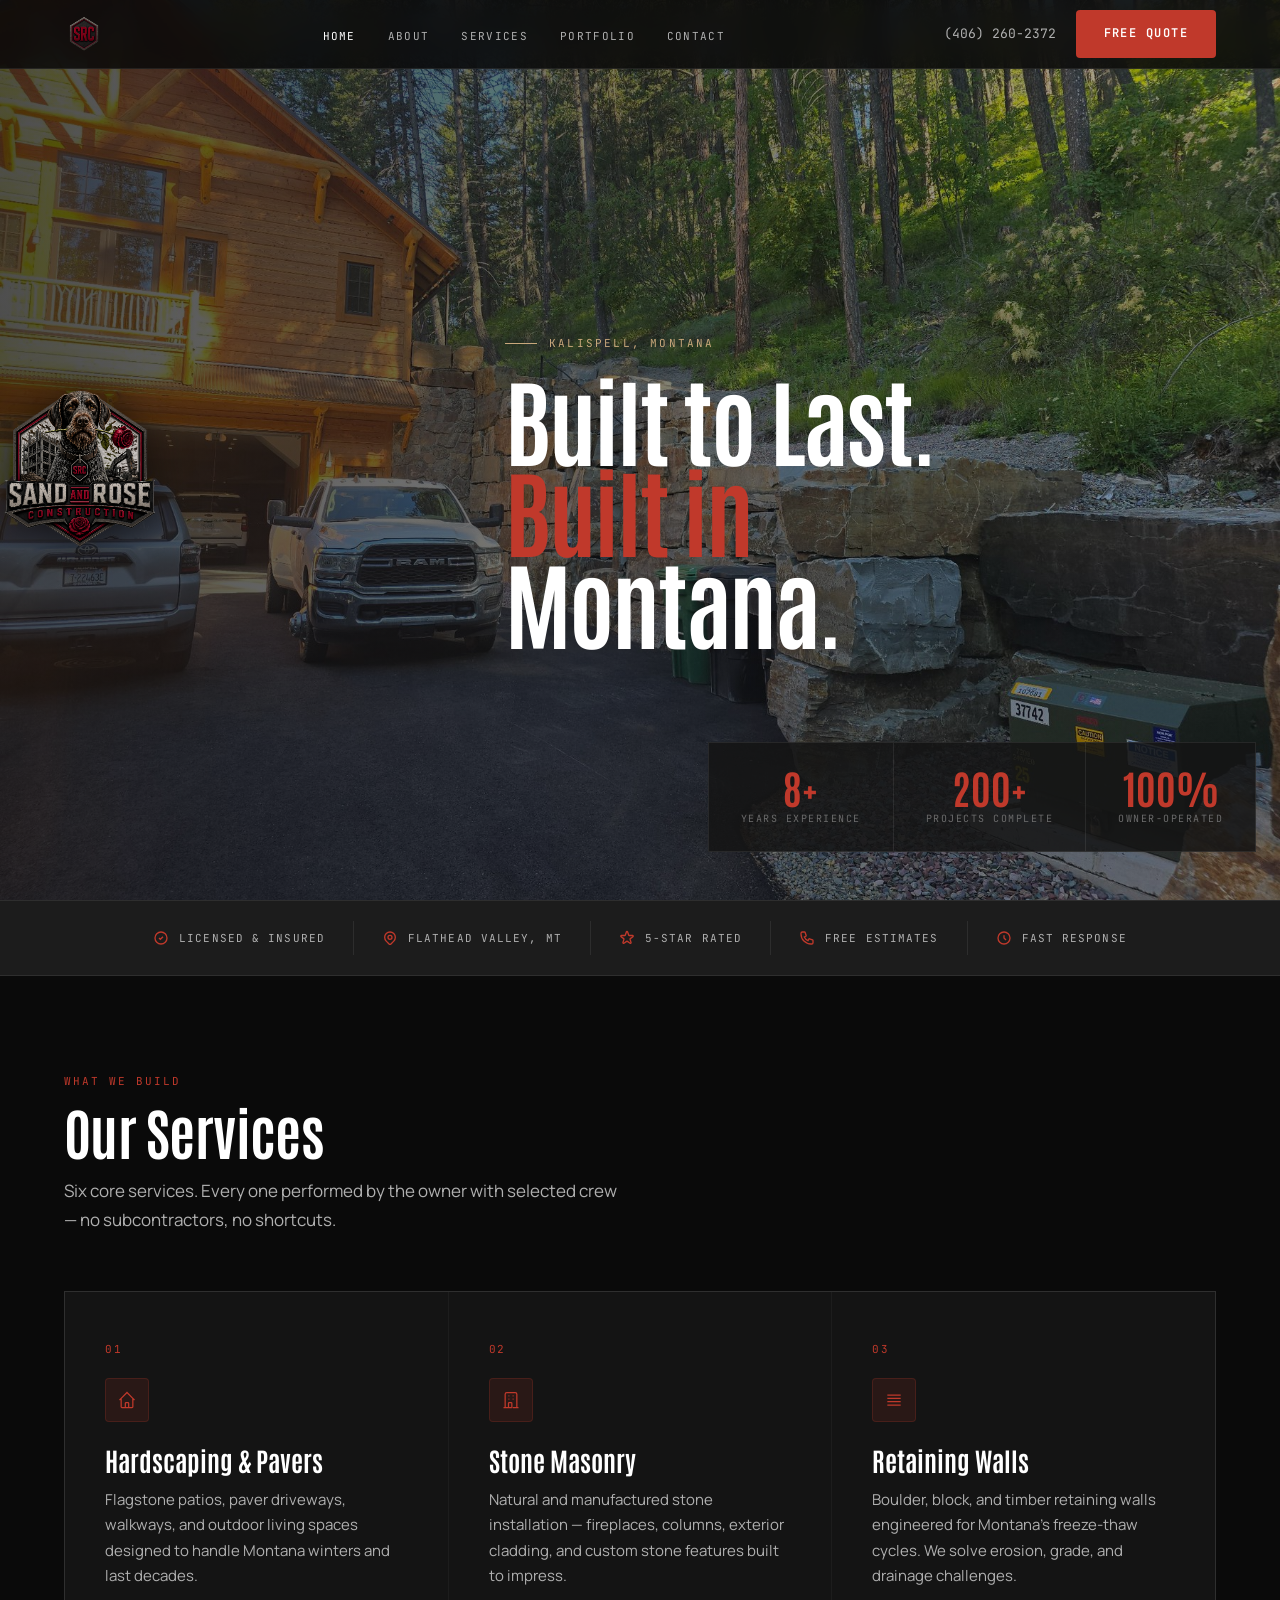
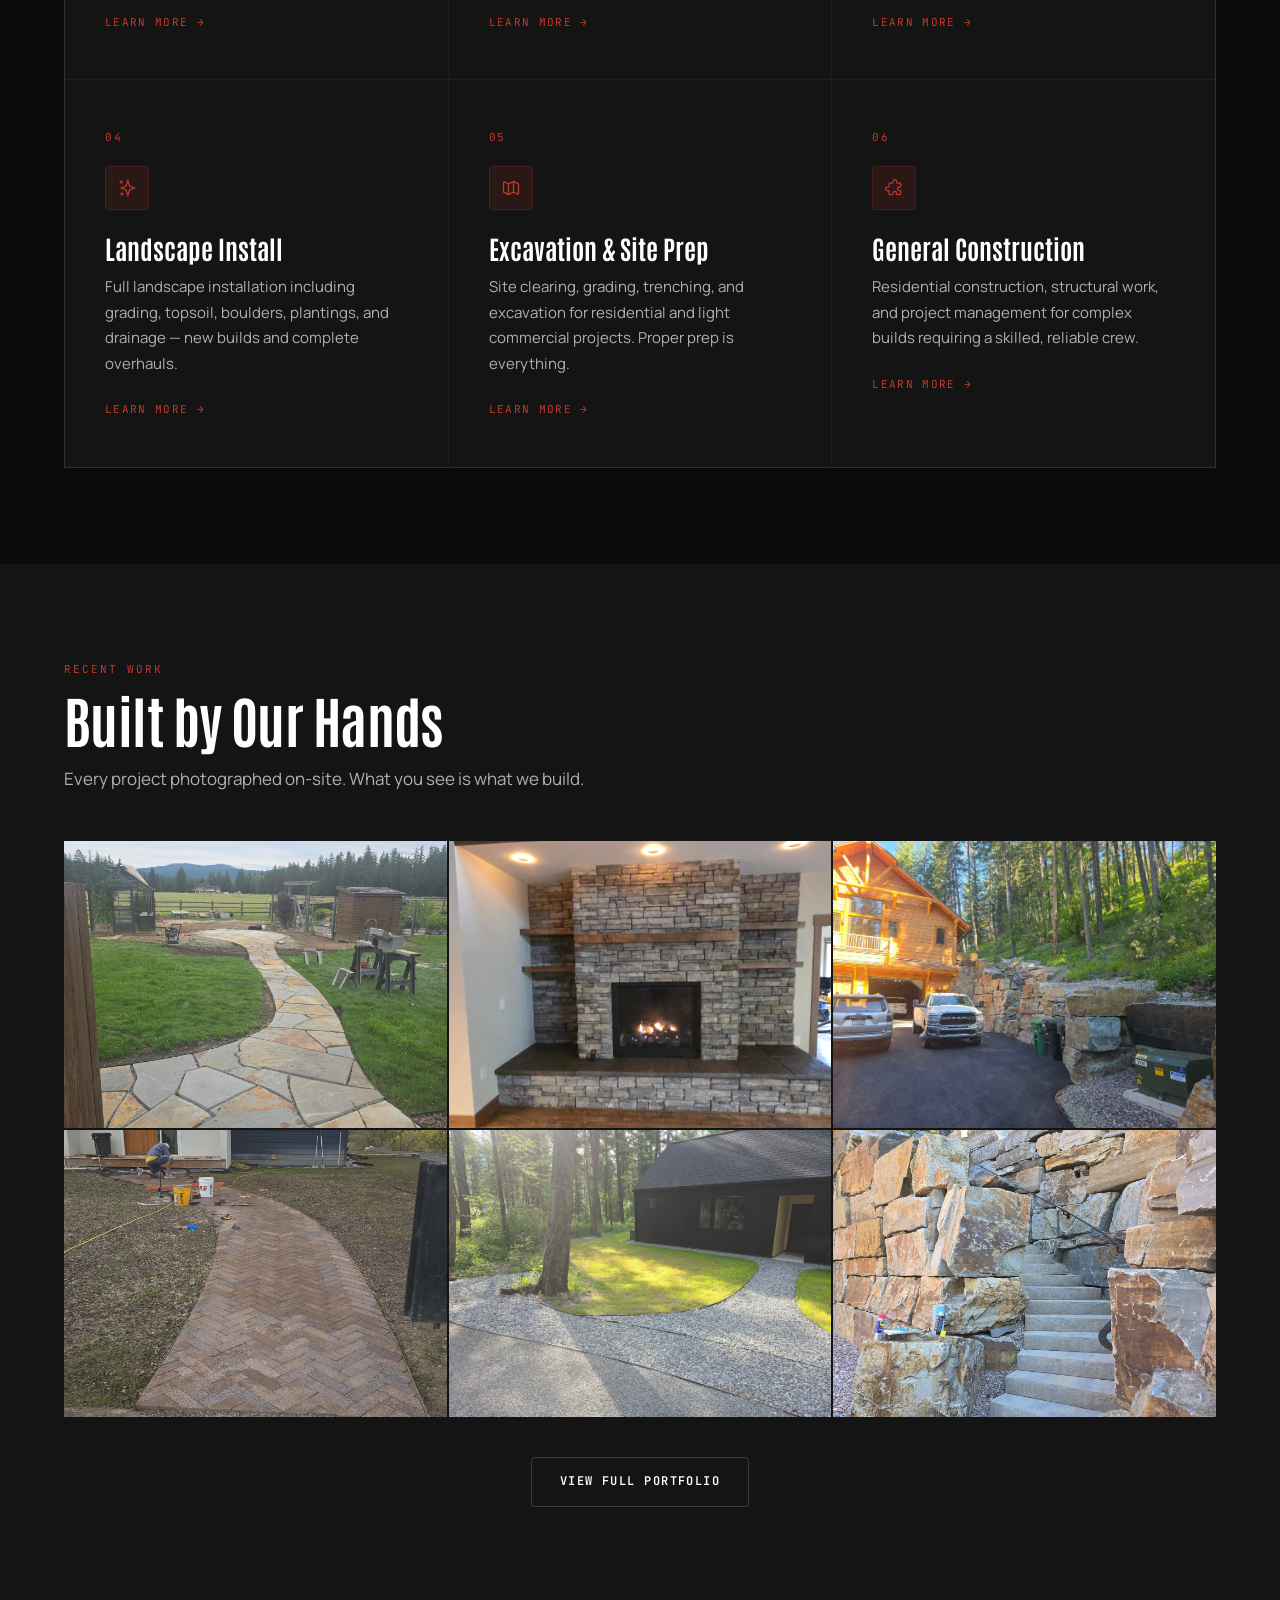
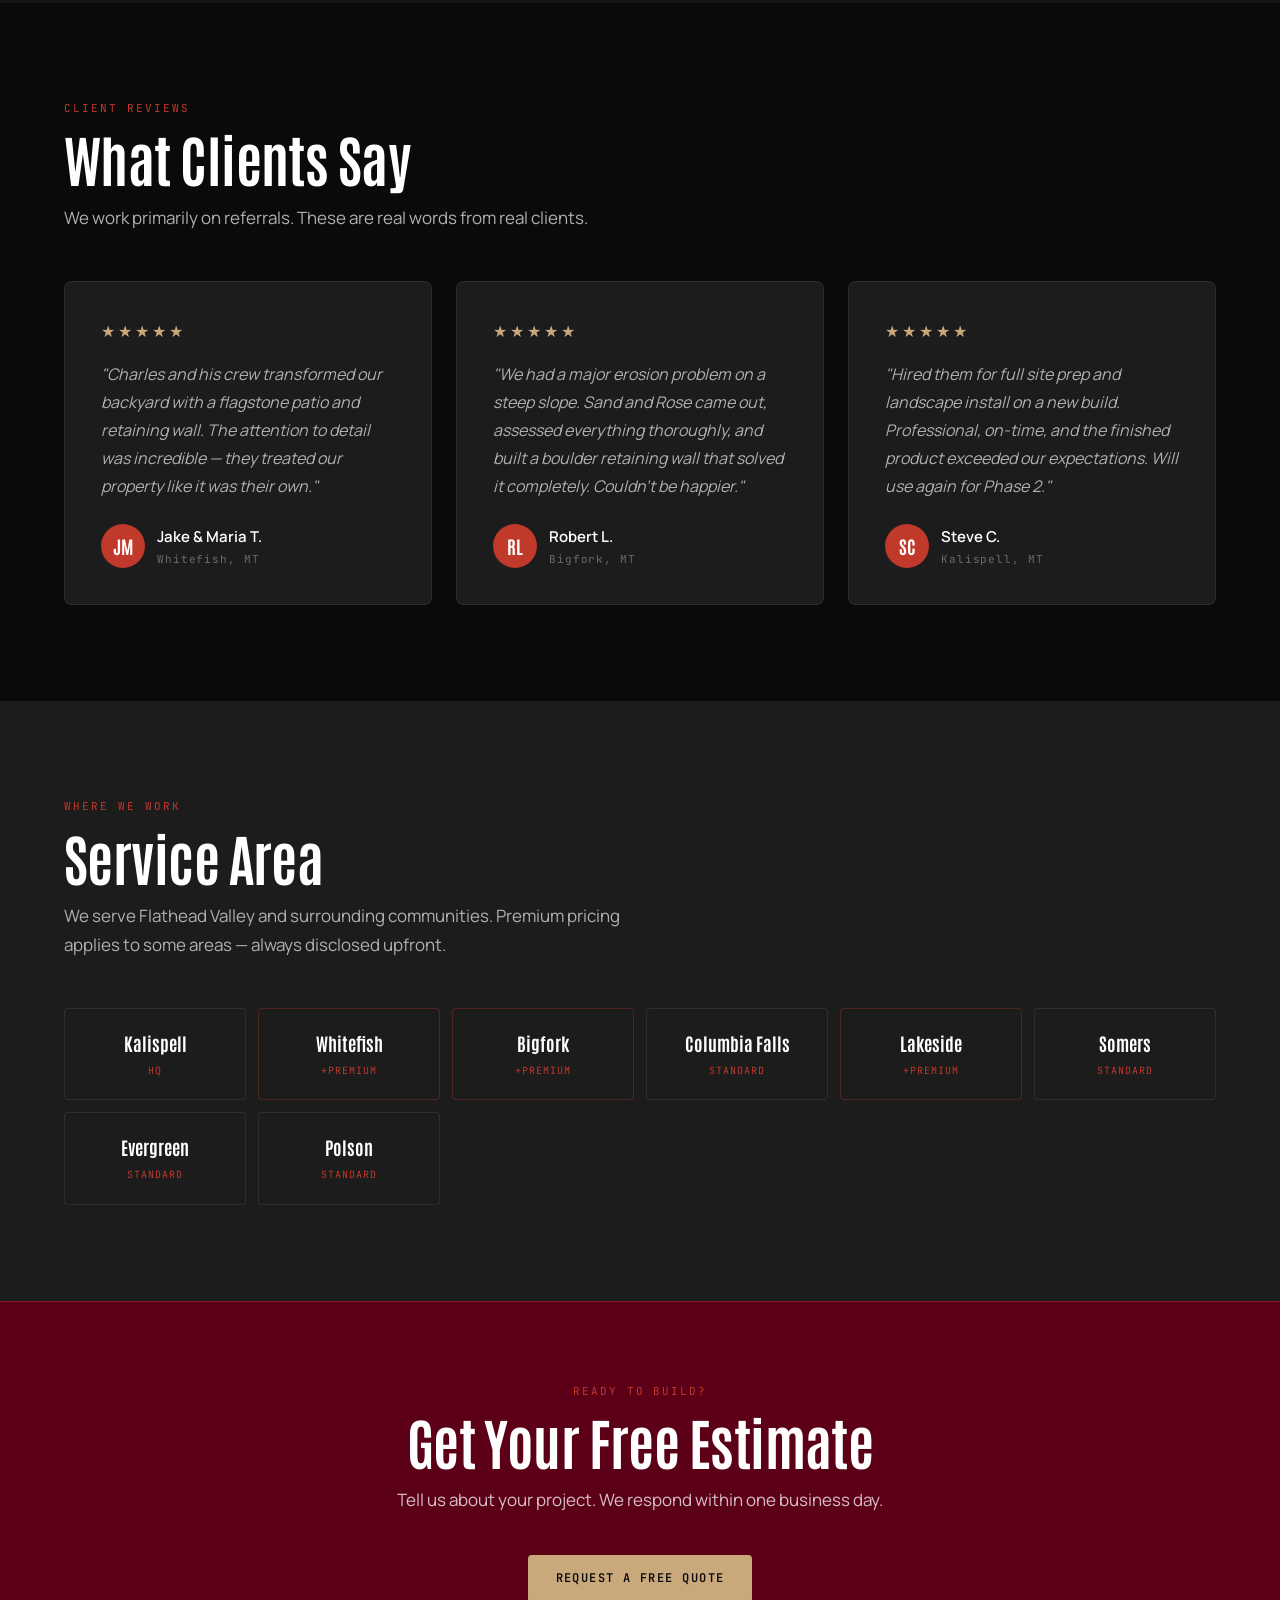
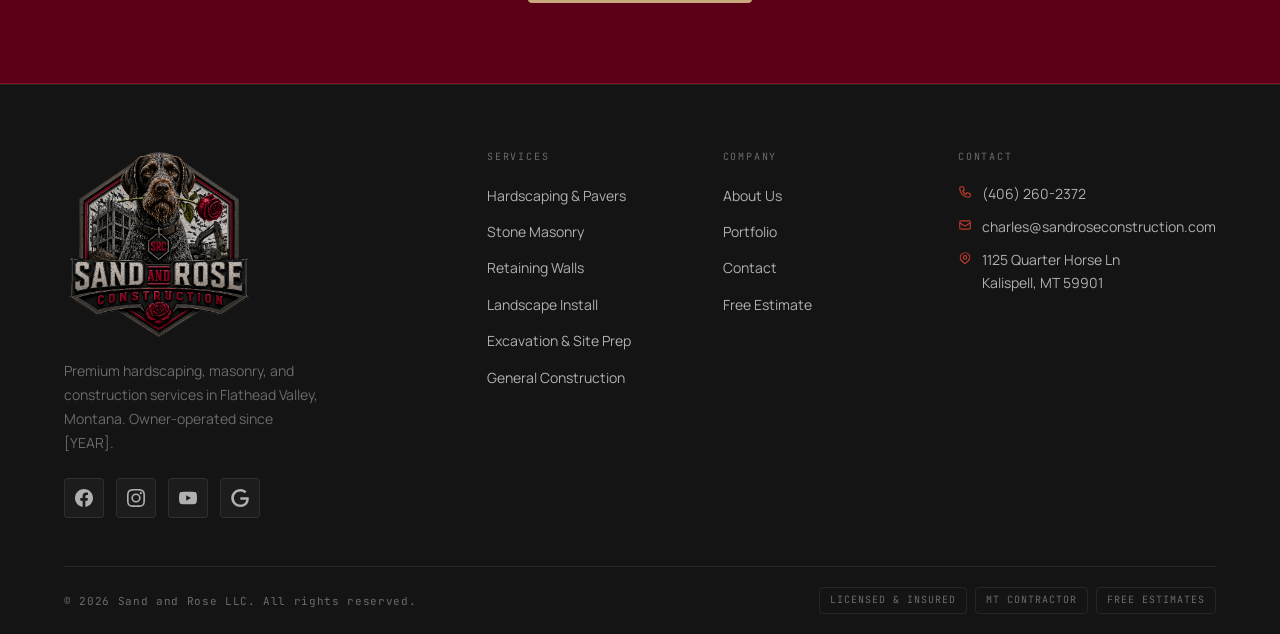
==== commit 99af37c9: "Logo: absolute upper-left corner, out of content flow" ====
--- a/index.html
+++ b/index.html
@@ -93,8 +93,8 @@
 <!-- HERO -->
 <section class="hero" aria-label="Hero">
   <div class="hero__bg" role="img" aria-label="Retaining wall project by Sand and Rose Construction"></div>
+  <img src="assets/logo_full.png" alt="Sand and Rose Construction" class="hero__brand-logo">
   <div class="hero__content">
-    <img src="assets/logo_full.png" alt="Sand and Rose Construction" class="hero__brand-logo">
     <p class="hero__eyebrow">Kalispell, Montana</p>
     <h1 class="hero__title">Built to Last.<br><em>Built in</em><br>Montana.</h1>
   </div>
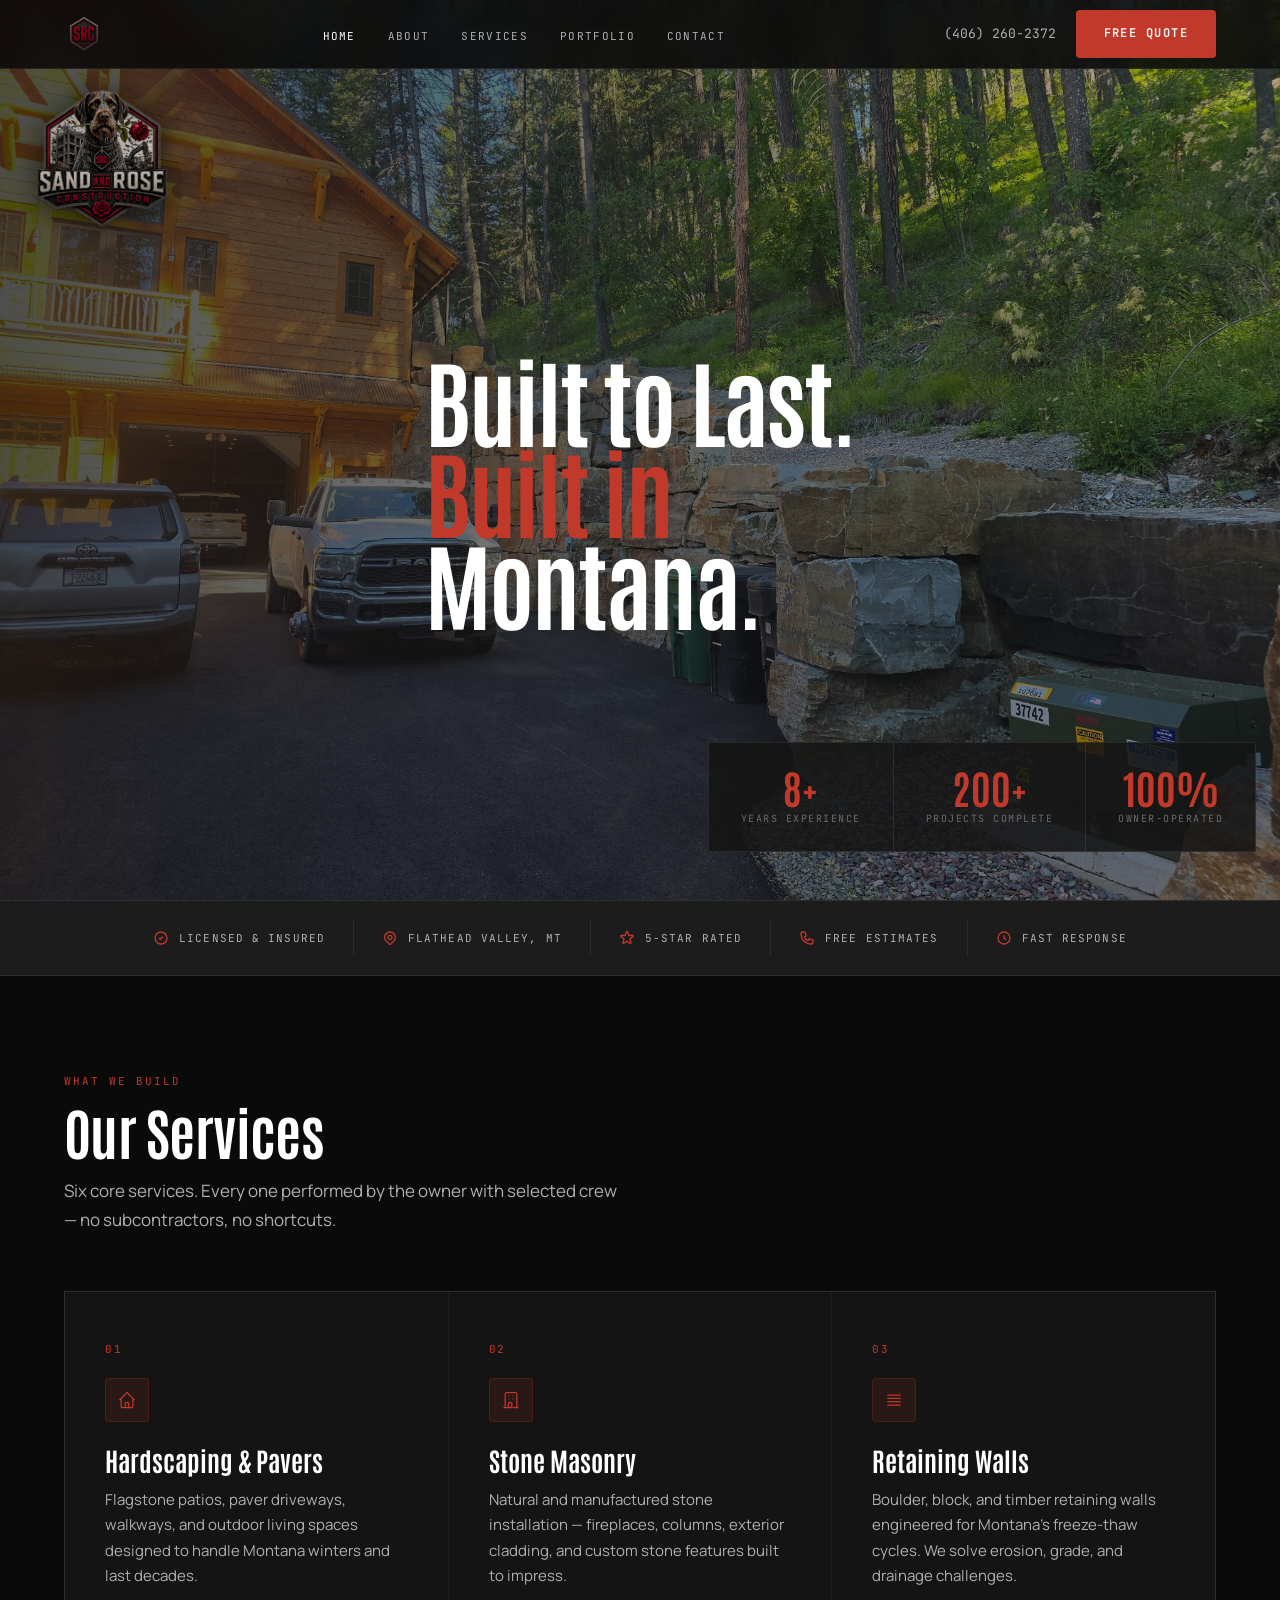
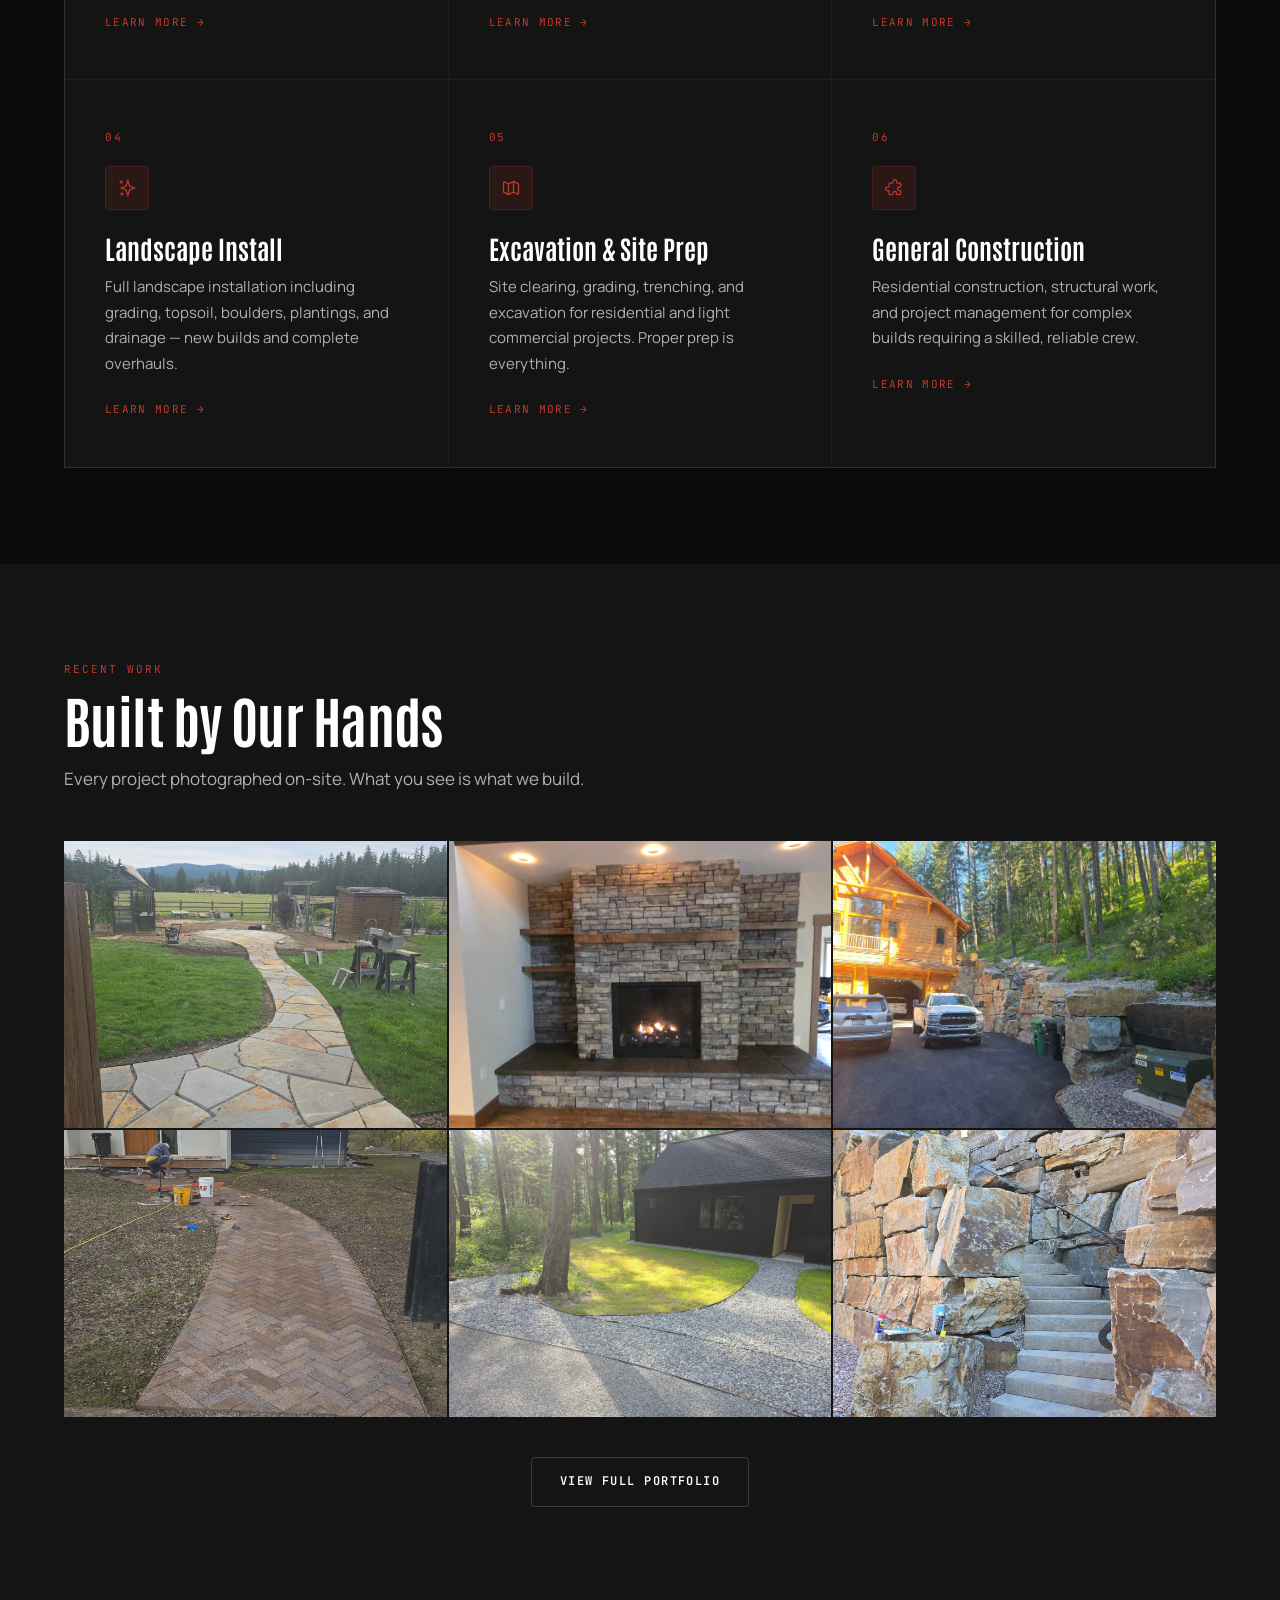
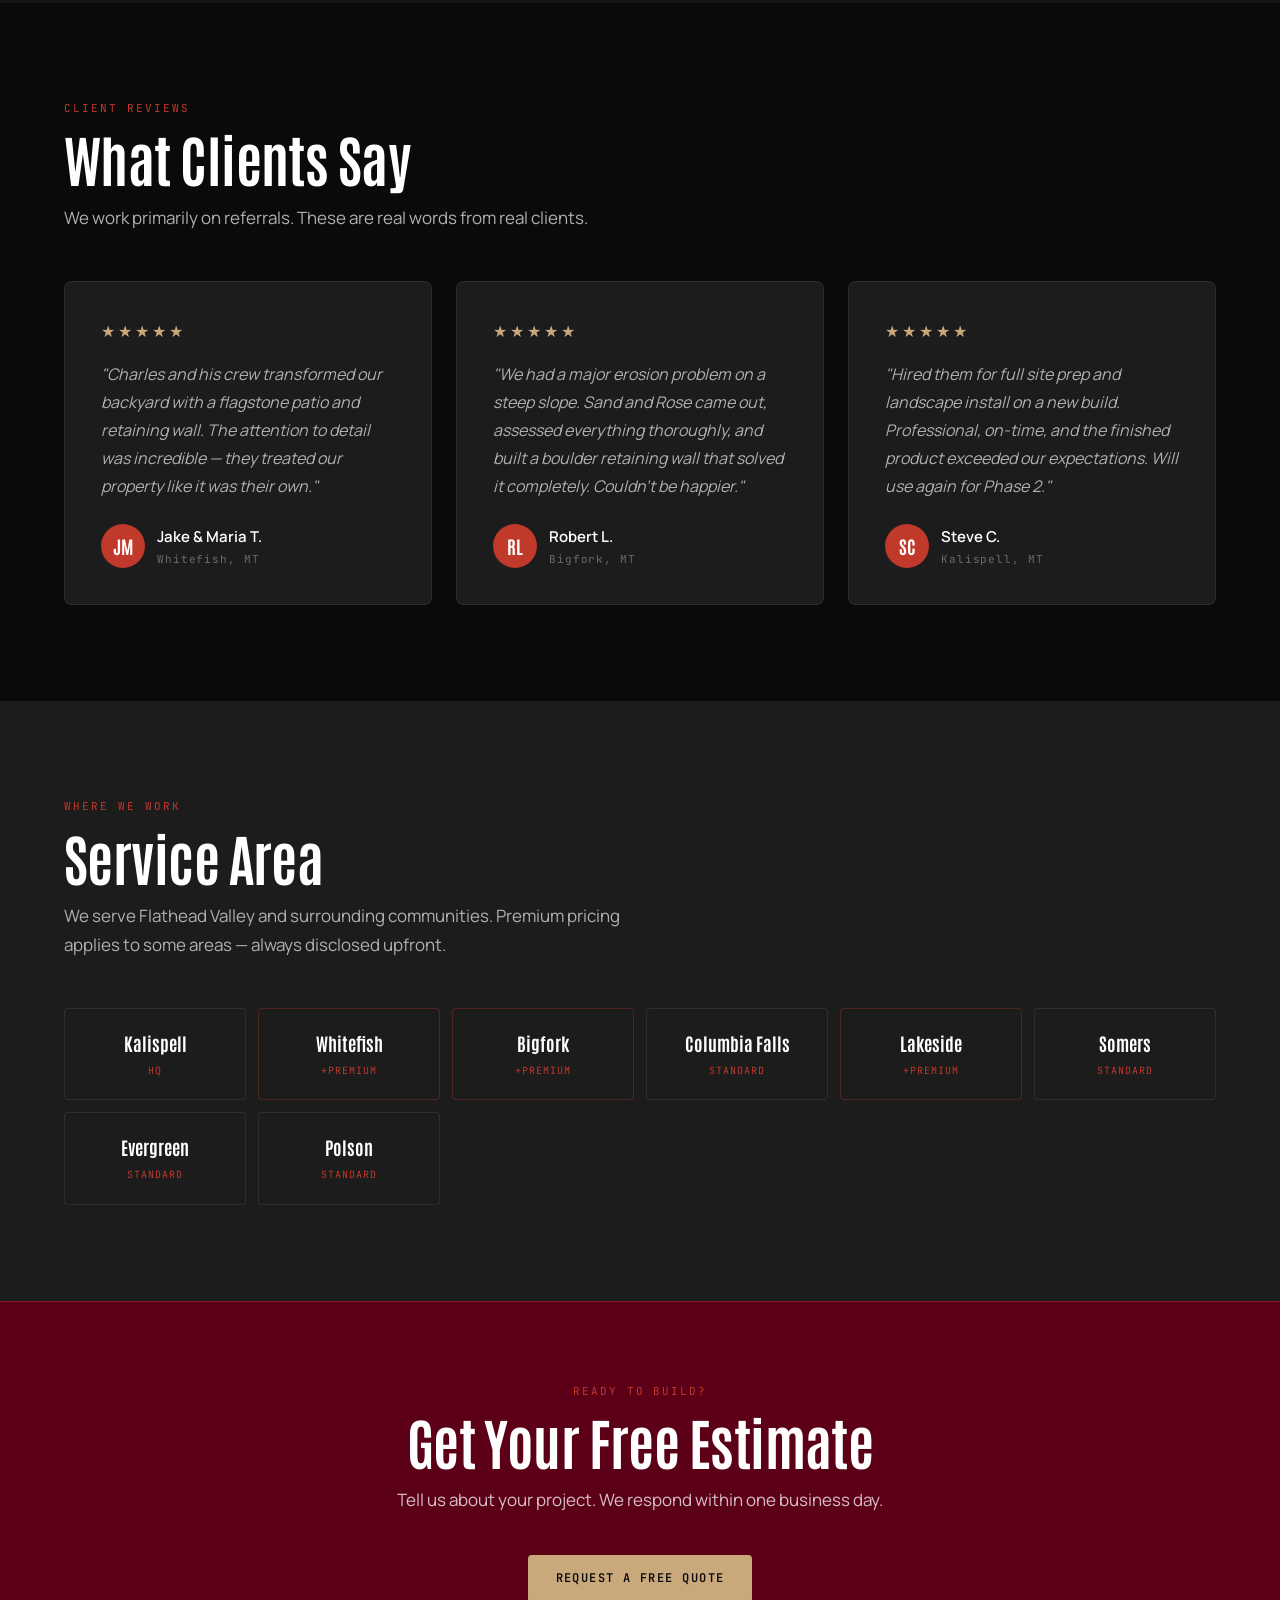
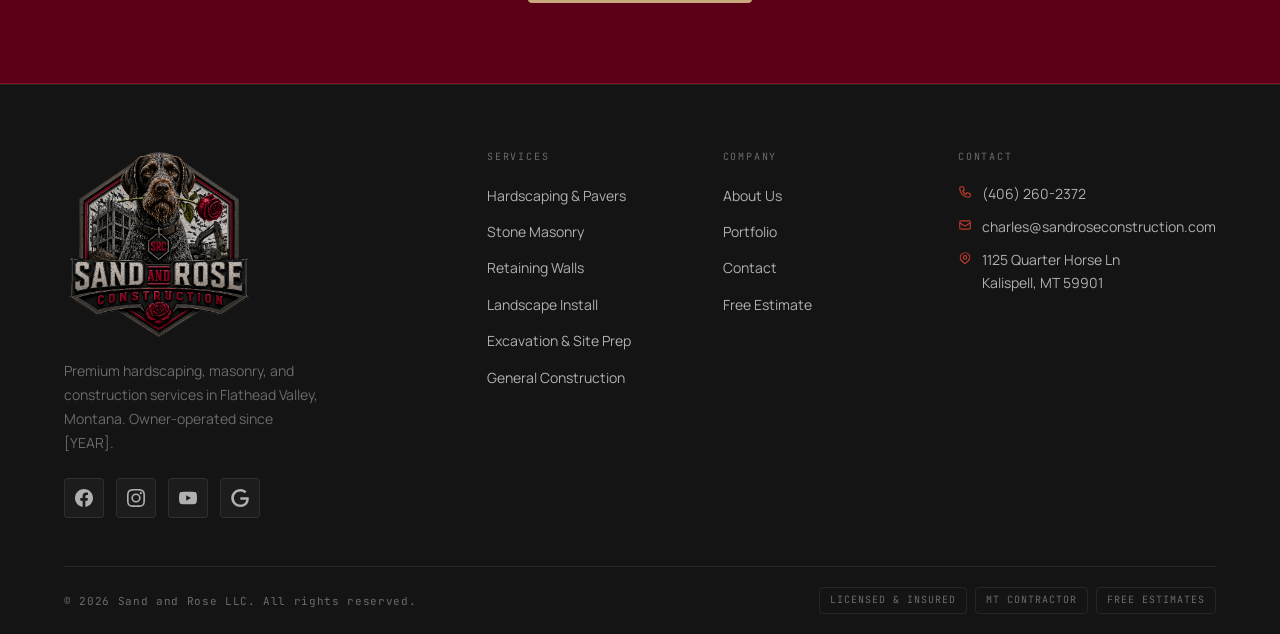
==== commit 3b116d23: "Hero: boulder wall photo, GWP 280px, remove eyebrow, clean headline" ====
--- a/index.html
+++ b/index.html
@@ -92,10 +92,9 @@
 
 <!-- HERO -->
 <section class="hero" aria-label="Hero">
-  <div class="hero__bg" role="img" aria-label="Retaining wall project by Sand and Rose Construction"></div>
+  <div class="hero__bg" role="img" aria-label="Boulder retaining wall with stone stairs by Sand and Rose Construction"></div>
   <img src="assets/logo_full.png" alt="Sand and Rose Construction" class="hero__brand-logo">
   <div class="hero__content">
-    <p class="hero__eyebrow">Kalispell, Montana</p>
     <h1 class="hero__title">Built to Last.<br><em>Built in</em><br>Montana.</h1>
   </div>
   <div class="hero__stats" aria-label="Company stats">
--- a/css/styles.css
+++ b/css/styles.css
@@ -275,11 +275,12 @@
   padding: 80px 24px 40px;
 }
 .hero__brand-logo {
-  display: block;
-  width: 160px;
-  max-width: 28vw;
-  margin-bottom: 32px;
-  filter: drop-shadow(0 4px 20px rgba(0, 0, 0, 0.65));
+  position: absolute;
+  top: 88px;
+  left: 32px;
+  width: 140px;
+  z-index: 3;
+  filter: drop-shadow(0 2px 16px rgba(0, 0, 0, 0.7));
 }
 .hero__eyebrow {
   font-family: var(--font-mono);
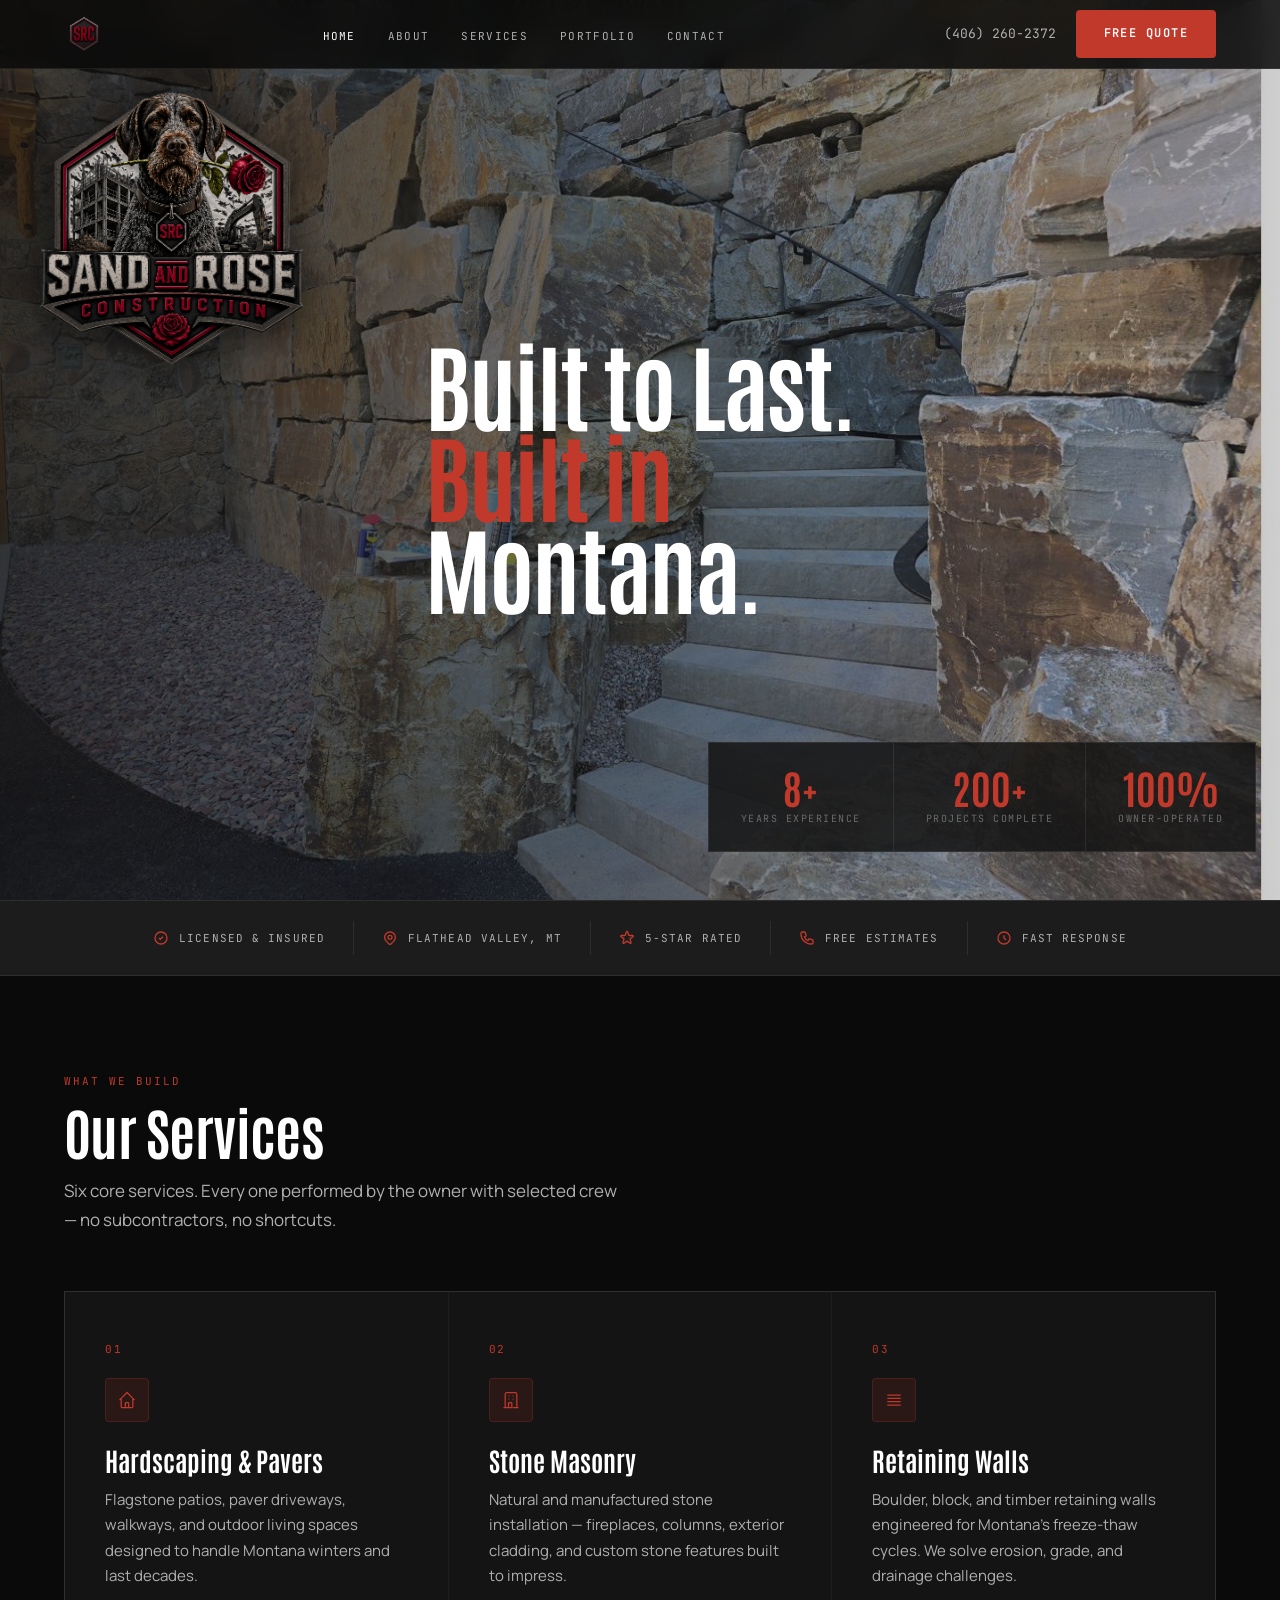
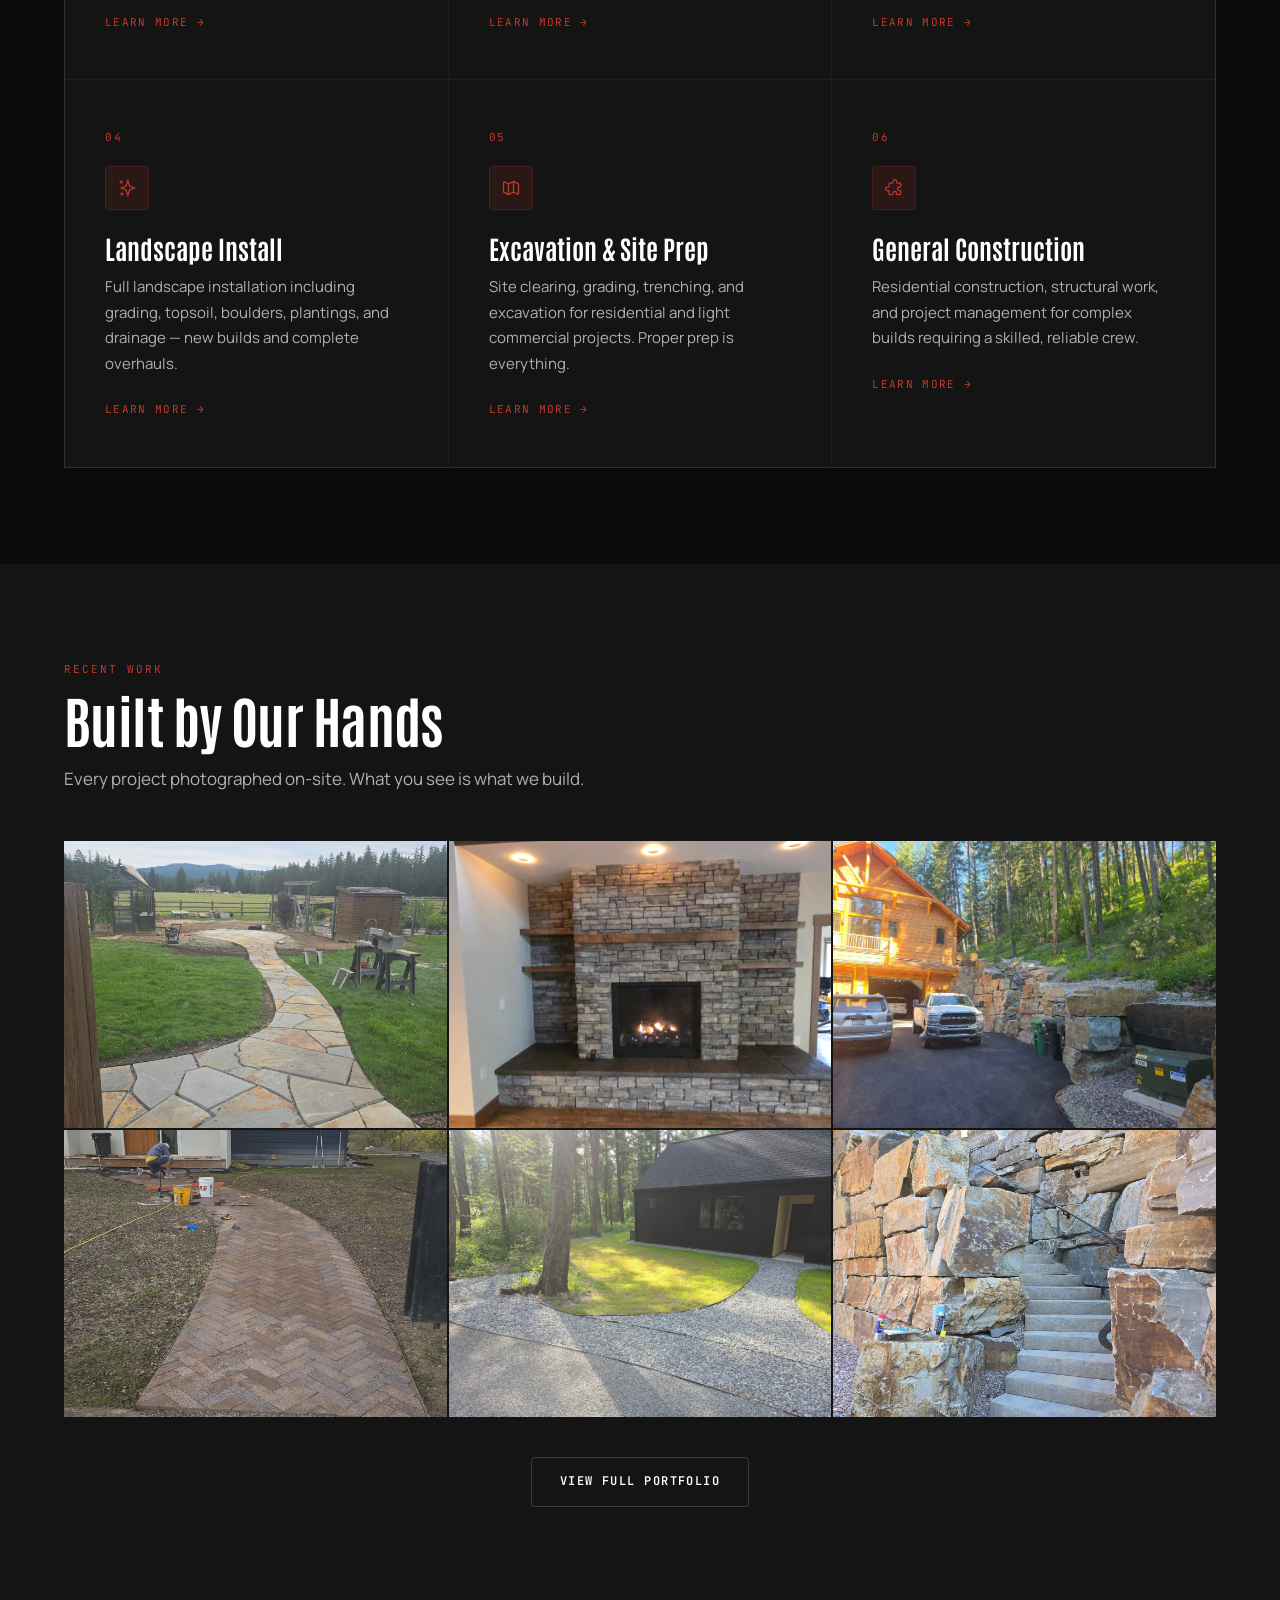
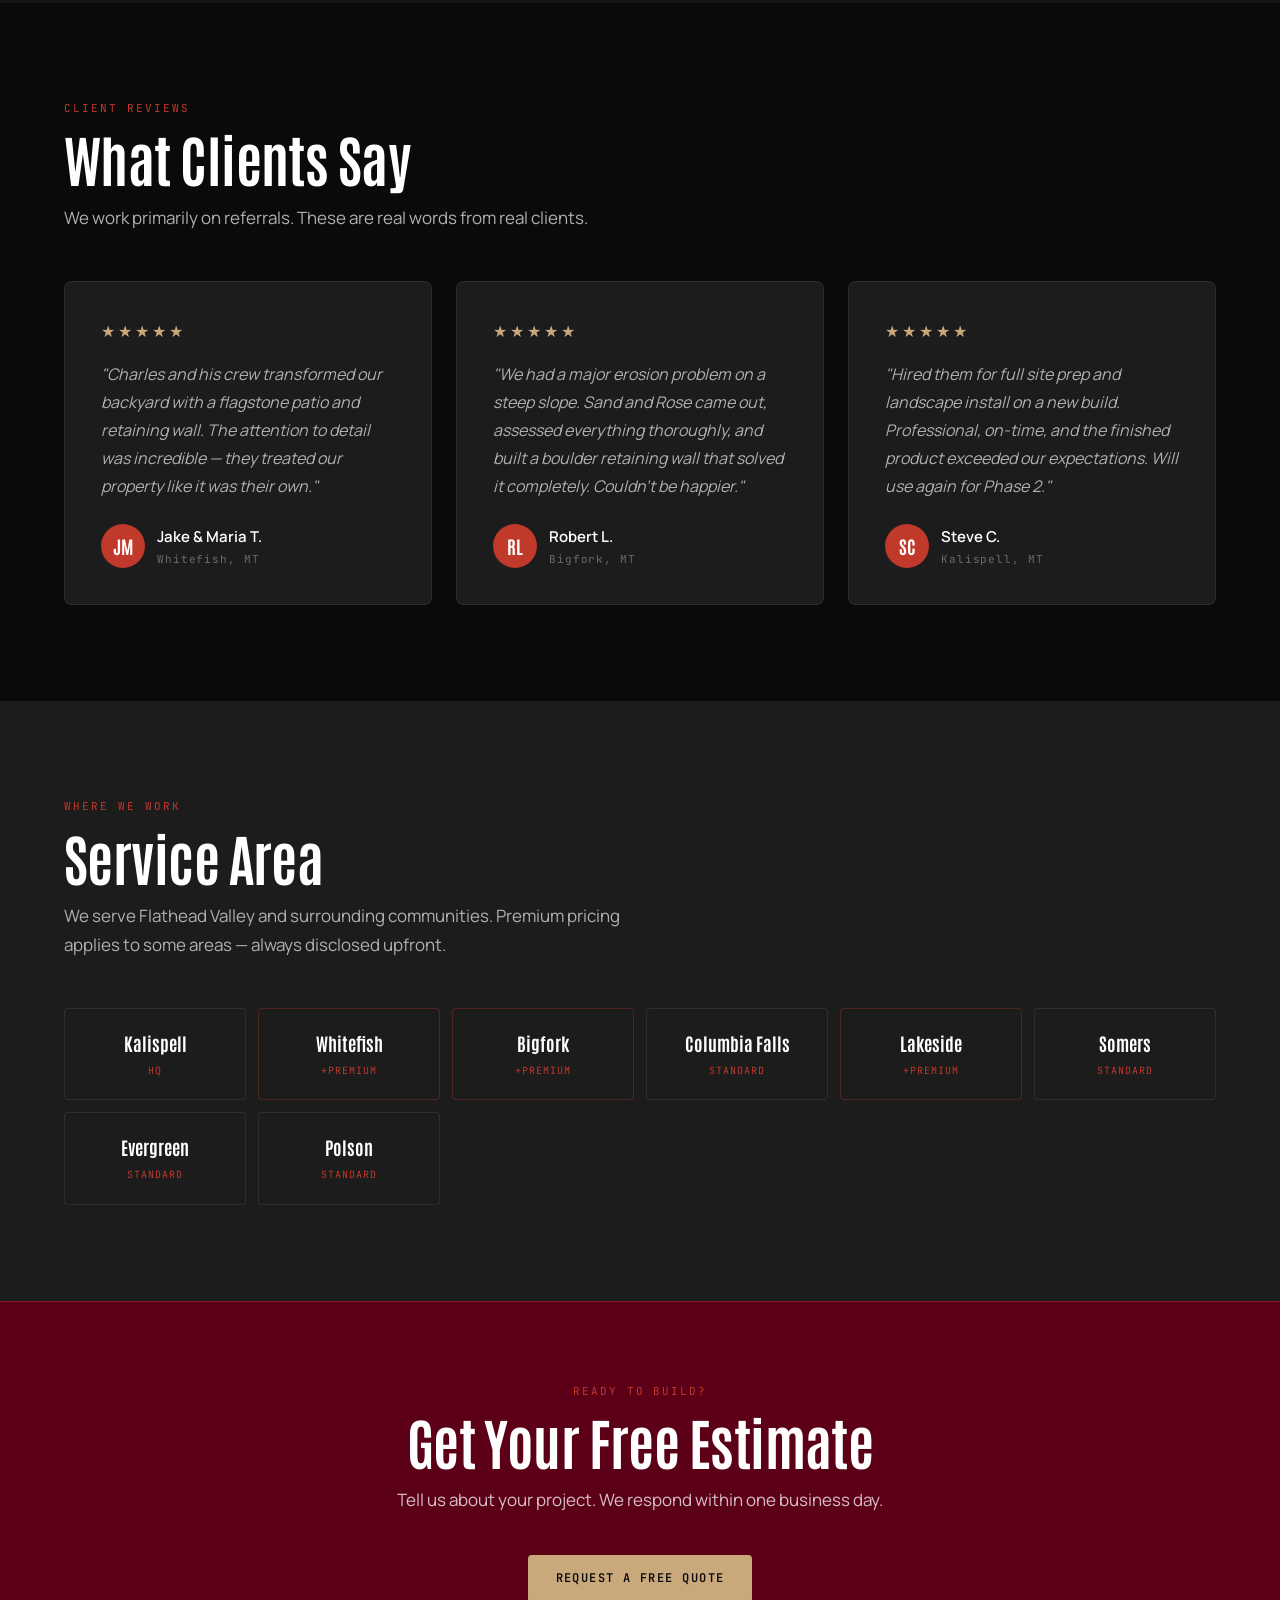
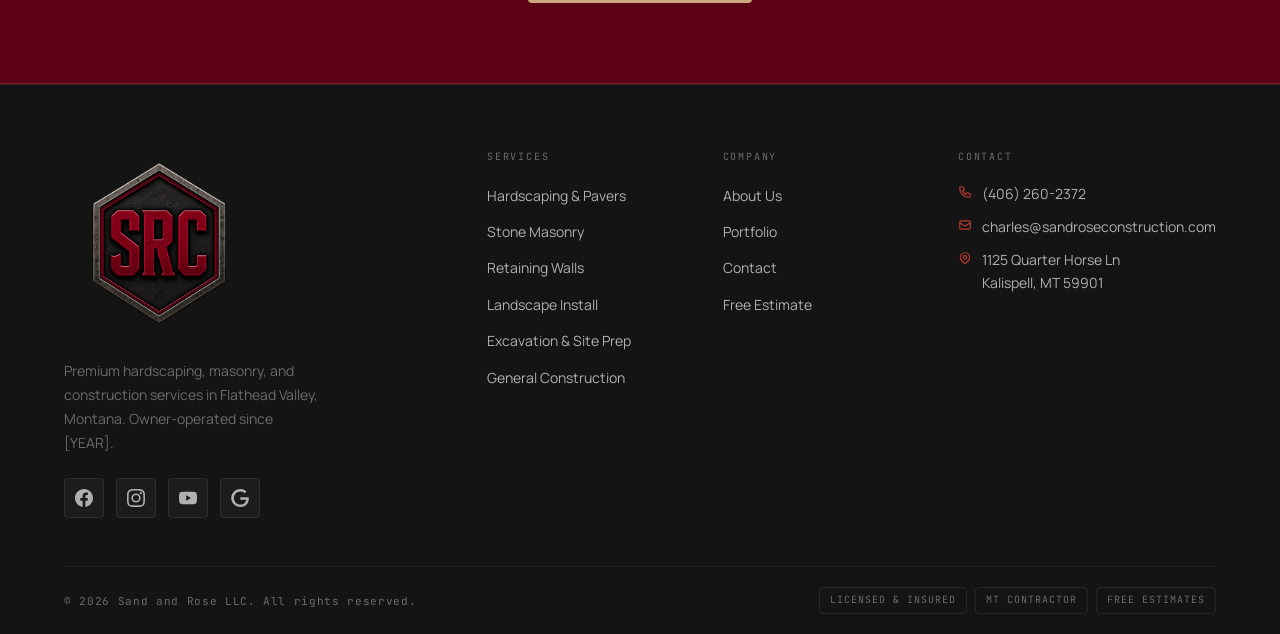
==== commit 844d82d2: "Footer: switch to badge logo" ====
--- a/index.html
+++ b/index.html
@@ -345,7 +345,7 @@
   <div class="container">
     <div class="footer__grid">
       <div class="footer__brand">
-        <img src="assets/logo_full.png" alt="Sand and Rose Construction">
+        <img src="assets/logo_badge.png" alt="Sand and Rose Construction">
         <p>Premium hardscaping, masonry, and construction services in Flathead Valley, Montana. Owner-operated since [YEAR].</p>
         <div class="social-links" aria-label="Social media">
           <a href="https://www.facebook.com/SandAndRoseConstruction" class="social-link" target="_blank" rel="noopener noreferrer" aria-label="Facebook">
--- a/css/styles.css
+++ b/css/styles.css
@@ -254,7 +254,7 @@
   inset: 0;
   background-size: cover;
   background-position: center;
-  background-image: url('../assets/hero_retaining_wall.jpg');
+  background-image: url('../assets/hero_boulder_wall.jpg');
 }
 .hero__bg::after {
   content: '';
@@ -262,9 +262,9 @@
   inset: 0;
   background: linear-gradient(
     to right,
-    rgba(10,10,10,0.72) 0%,
-    rgba(10,10,10,0.52) 50%,
-    rgba(10,10,10,0.28) 100%
+    rgba(10,10,10,0.80) 0%,
+    rgba(10,10,10,0.55) 50%,
+    rgba(10,10,10,0.20) 100%
   );
 }
 .hero__content {
@@ -272,15 +272,15 @@
   z-index: 2;
   max-width: var(--max-width);
   margin: 0 auto;
-  padding: 80px 24px 40px;
+  padding: 48px 24px 40px;
 }
 .hero__brand-logo {
   position: absolute;
   top: 88px;
   left: 32px;
-  width: 140px;
+  width: 280px;
   z-index: 3;
-  filter: drop-shadow(0 2px 16px rgba(0, 0, 0, 0.7));
+  filter: drop-shadow(0 4px 20px rgba(0, 0, 0, 0.7));
 }
 .hero__eyebrow {
   font-family: var(--font-mono);
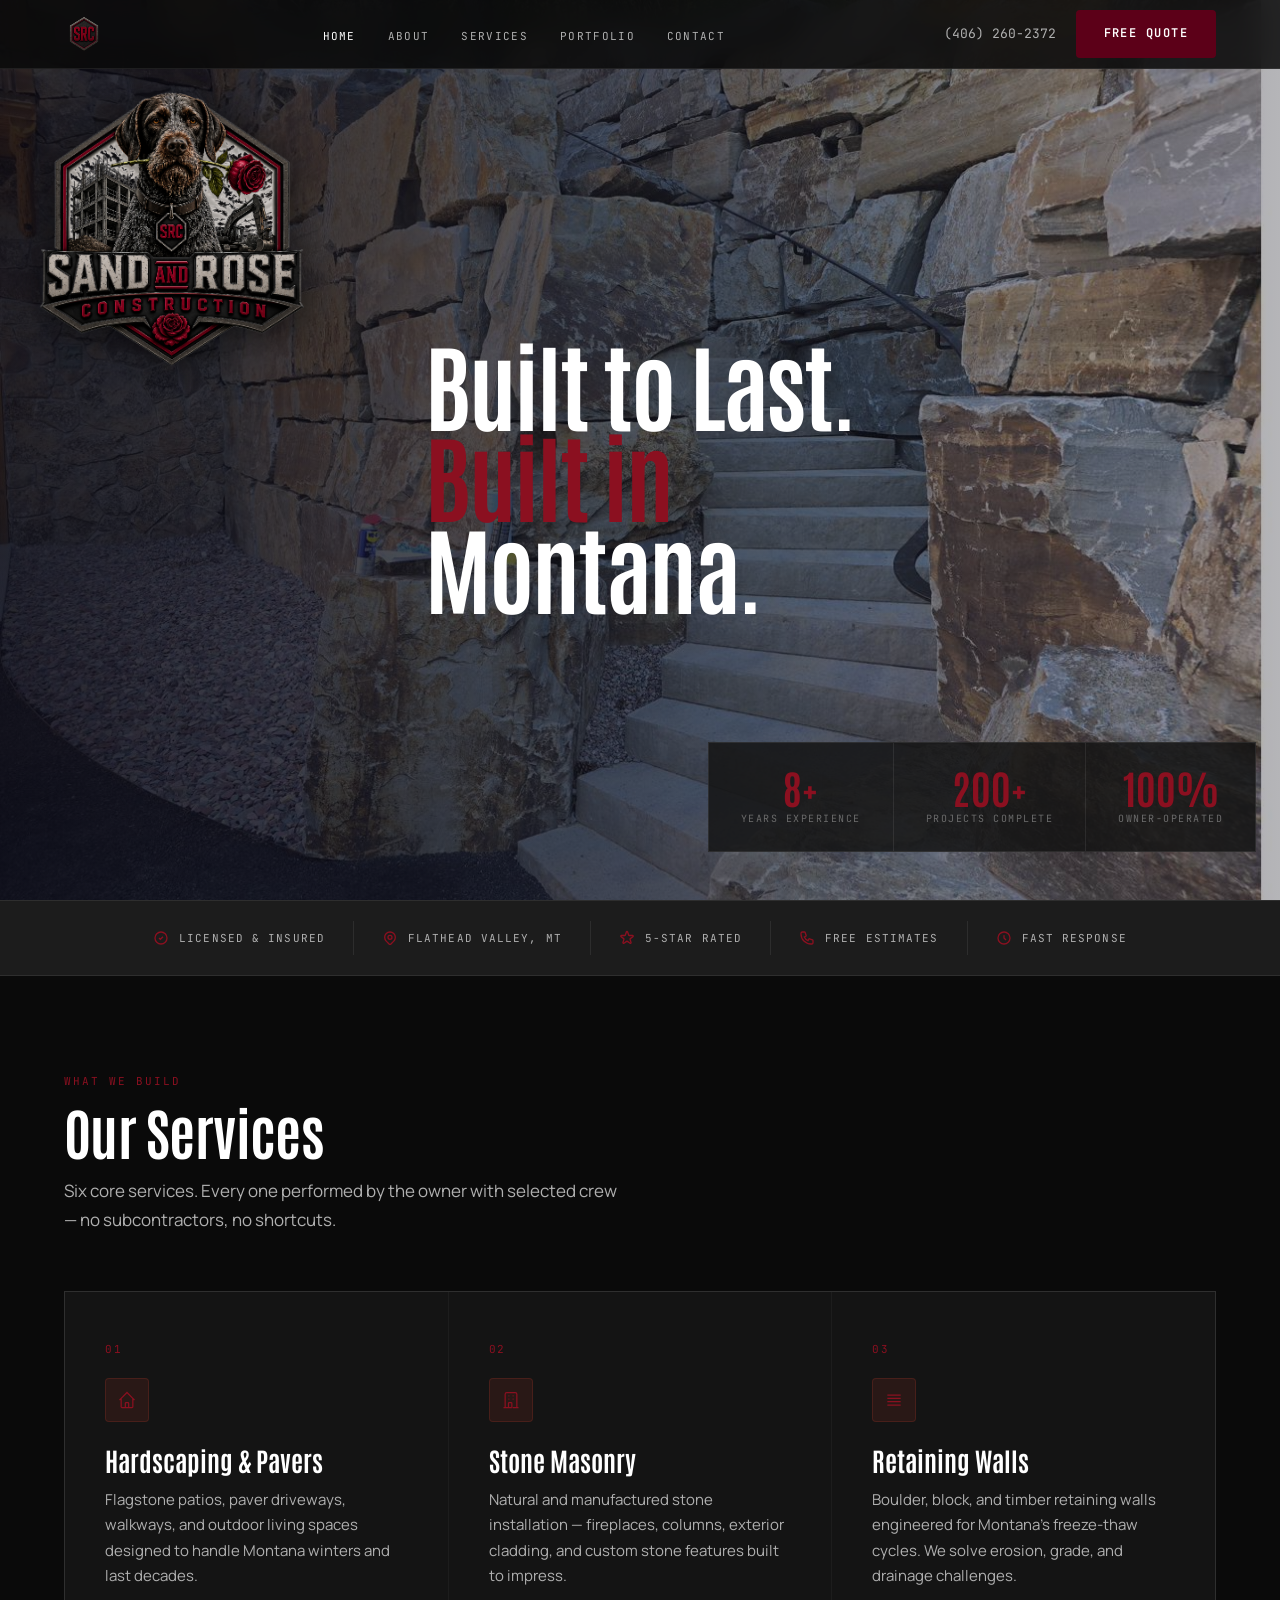
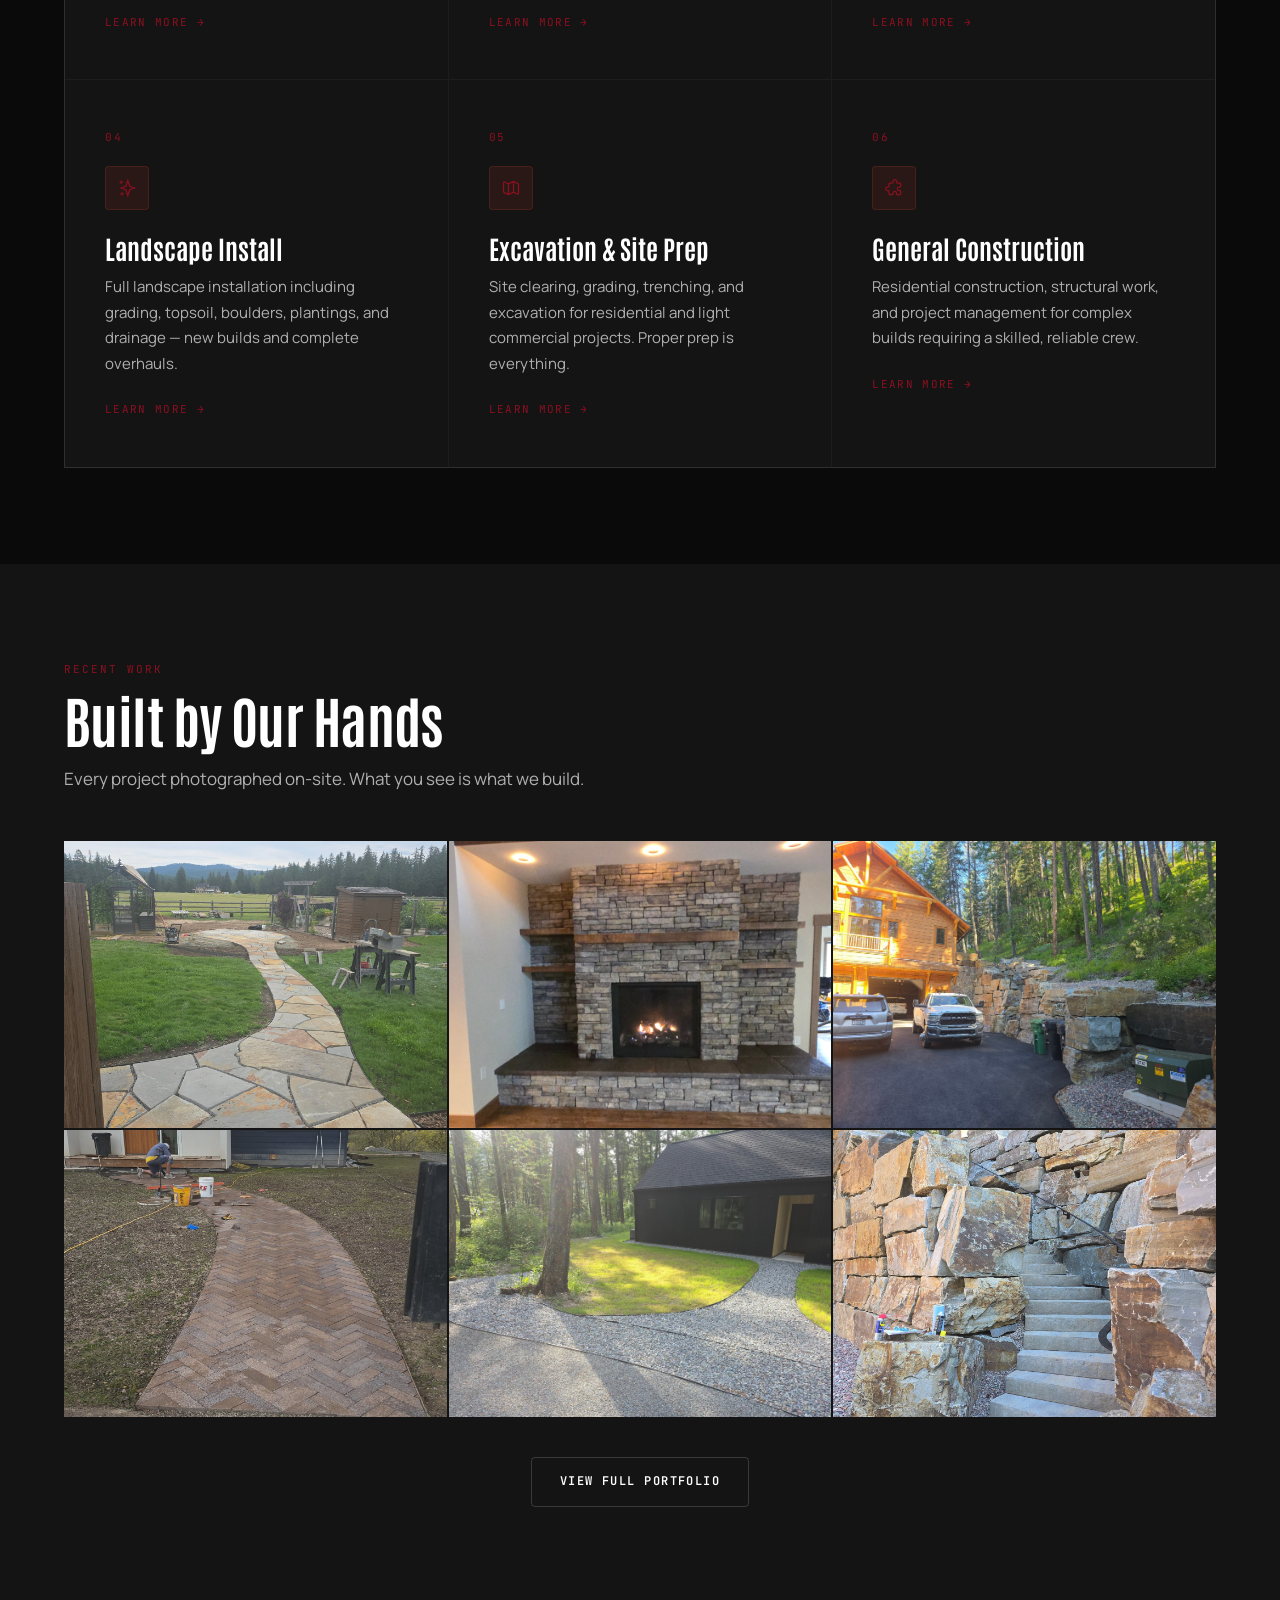
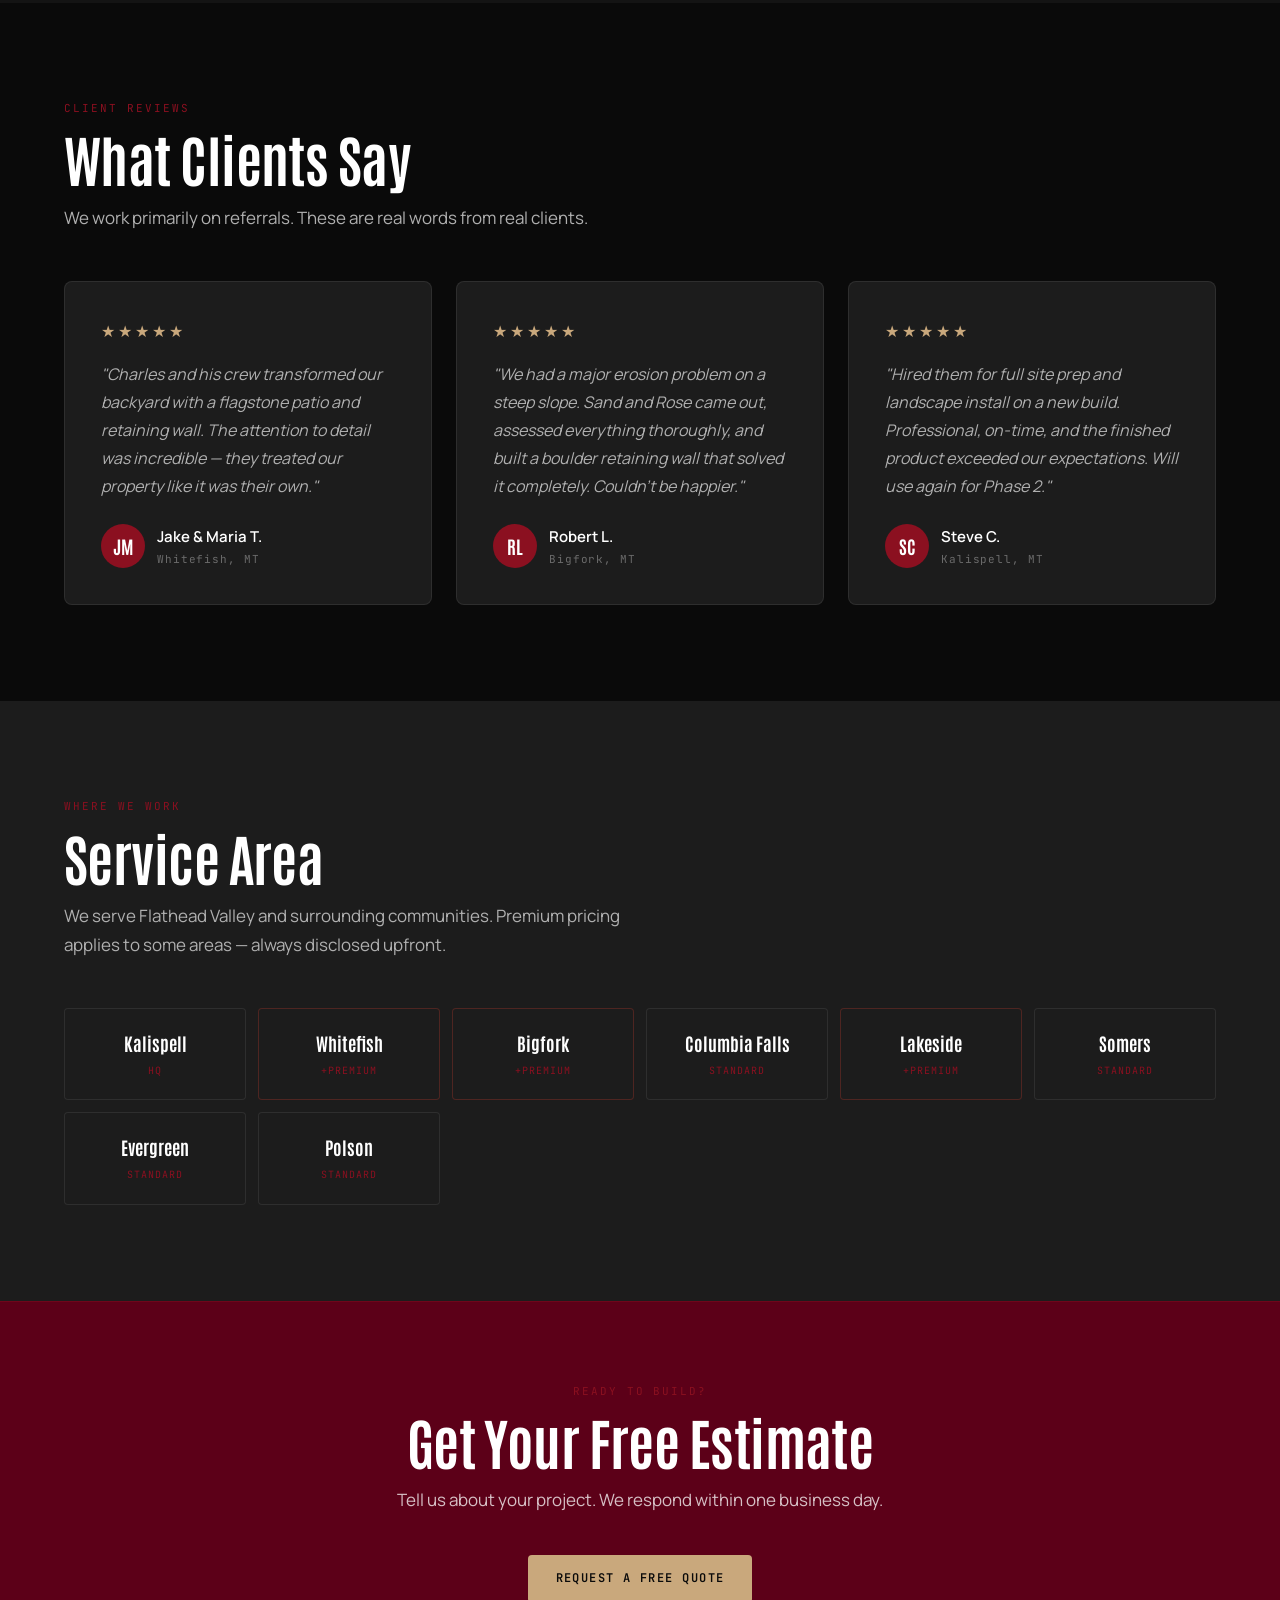
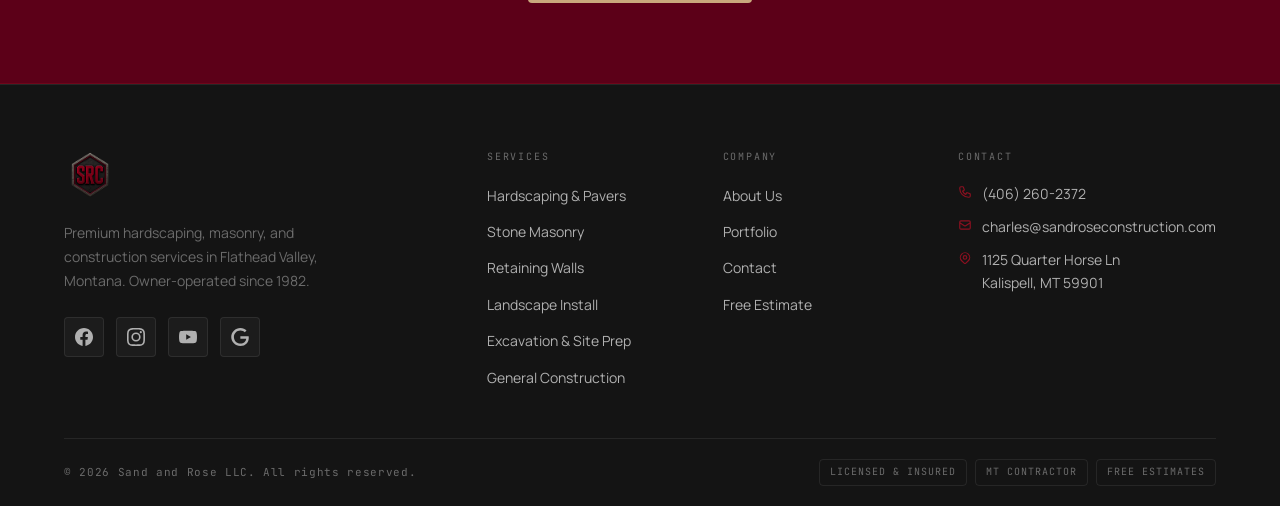
==== commit f20d0176: "Footer: since 1982" ====
--- a/index.html
+++ b/index.html
@@ -346,7 +346,7 @@
     <div class="footer__grid">
       <div class="footer__brand">
         <img src="assets/logo_badge.png" alt="Sand and Rose Construction">
-        <p>Premium hardscaping, masonry, and construction services in Flathead Valley, Montana. Owner-operated since [YEAR].</p>
+        <p>Premium hardscaping, masonry, and construction services in Flathead Valley, Montana. Owner-operated since 1982.</p>
         <div class="social-links" aria-label="Social media">
           <a href="https://www.facebook.com/SandAndRoseConstruction" class="social-link" target="_blank" rel="noopener noreferrer" aria-label="Facebook">
             <svg viewBox="0 0 24 24" fill="currentColor"><path d="M24 12.073c0-6.627-5.373-12-12-12s-12 5.373-12 12c0 5.99 4.388 10.954 10.125 11.854v-8.385H7.078v-3.47h3.047V9.43c0-3.007 1.792-4.669 4.533-4.669 1.312 0 2.686.235 2.686.235v2.953H15.83c-1.491 0-1.956.925-1.956 1.874v2.25h3.328l-.532 3.47h-2.796v8.385C19.612 23.027 24 18.062 24 12.073z"/></svg>
--- a/css/styles.css
+++ b/css/styles.css
@@ -10,9 +10,9 @@
 *, *::before, *::after { box-sizing: border-box; margin: 0; padding: 0; }
 
 :root {
-  --crimson:    #c0392b;
+  --crimson:    #8B1020;
   --crimson-deep: #5C0018;
-  --crimson-hover: #a93226;
+  --crimson-hover: #5C0018;
   --sand:       #c9a87c;
   --dark:       #0a0a0a;
   --surface-1:  #141414;
@@ -98,7 +98,7 @@
 }
 
 .btn-primary {
-  background: var(--crimson);
+  background: var(--crimson-deep);
   color: #fff;
 }
 .btn-primary:hover { background: var(--crimson-hover); transform: translateY(-1px); }
@@ -262,9 +262,9 @@
   inset: 0;
   background: linear-gradient(
     to right,
-    rgba(10,10,10,0.80) 0%,
-    rgba(10,10,10,0.55) 50%,
-    rgba(10,10,10,0.20) 100%
+    rgba(5,5,15,0.85) 0%,
+    rgba(8,8,18,0.65) 50%,
+    rgba(10,10,20,0.30) 100%
   );
 }
 .hero__content {
@@ -629,8 +629,8 @@
 /* ── CTA SECTION ───────────────────────────────────────────── */
 .cta-section {
   background: var(--crimson-deep);
-  border-top: 1px solid rgba(192,57,43,0.4);
-  border-bottom: 1px solid rgba(192,57,43,0.4);
+  border-top: 1px solid rgba(139,16,32,0.4);
+  border-bottom: 1px solid rgba(139,16,32,0.4);
   padding: 80px 0;
   text-align: center;
 }
@@ -807,7 +807,7 @@
   padding-bottom: 48px;
   border-bottom: 1px solid var(--border);
 }
-.footer__brand img { width: 190px; height: auto; margin-bottom: 20px; }
+.footer__brand img { height: 52px; width: auto; margin-bottom: 20px; }
 .footer__brand p {
   font-size: 14px;
   color: var(--text-muted);
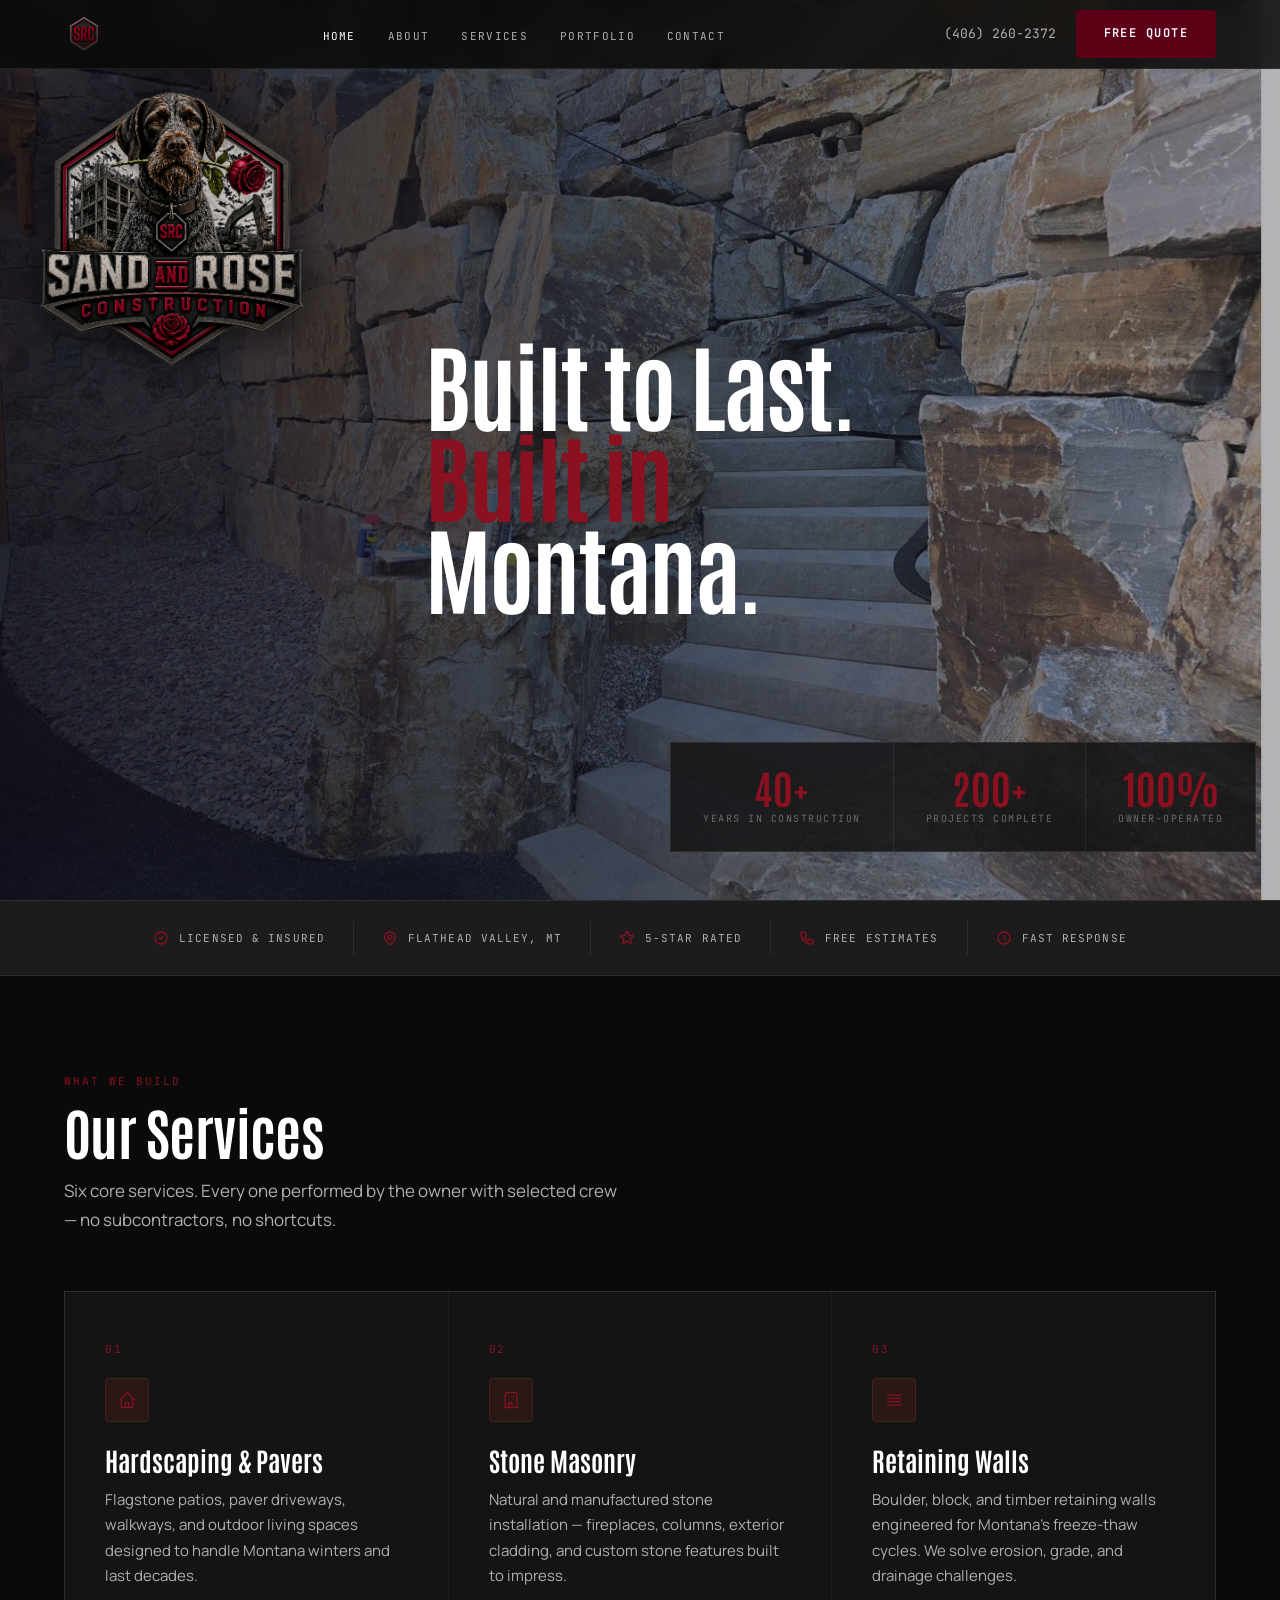
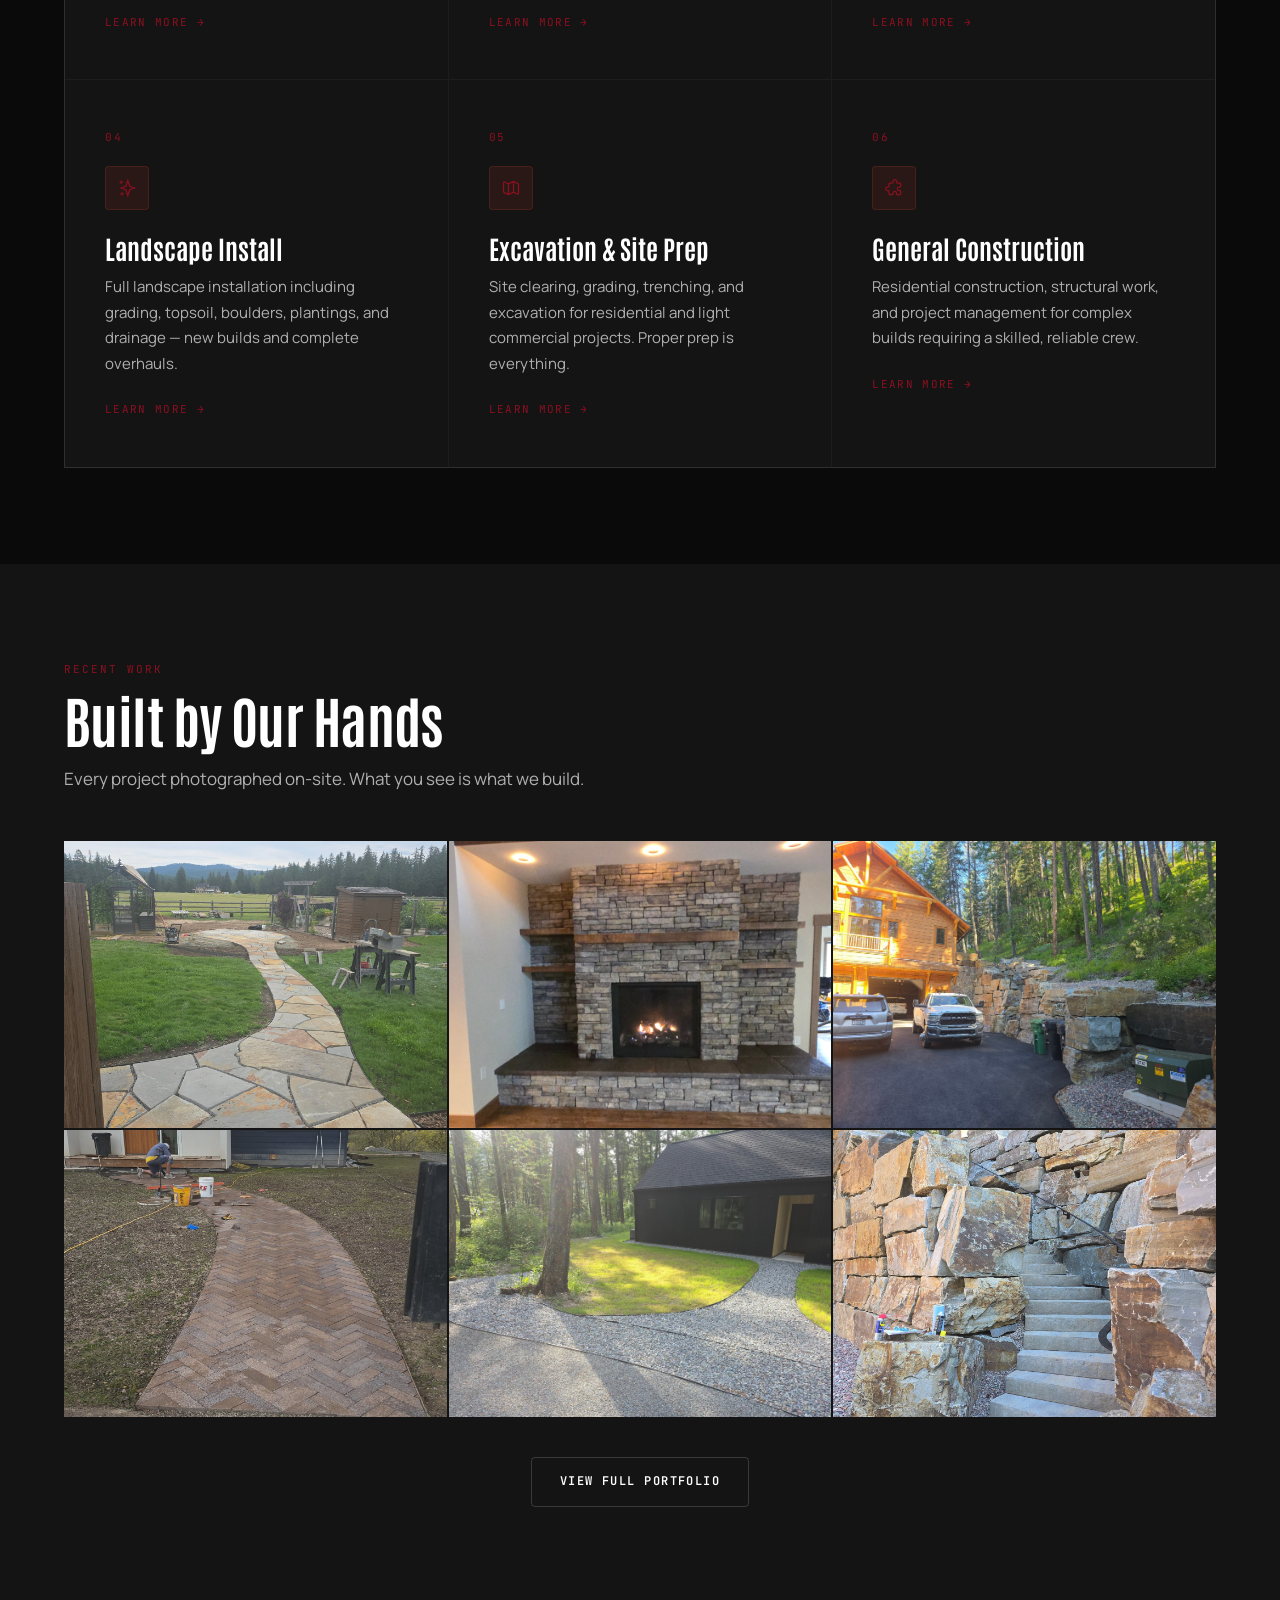
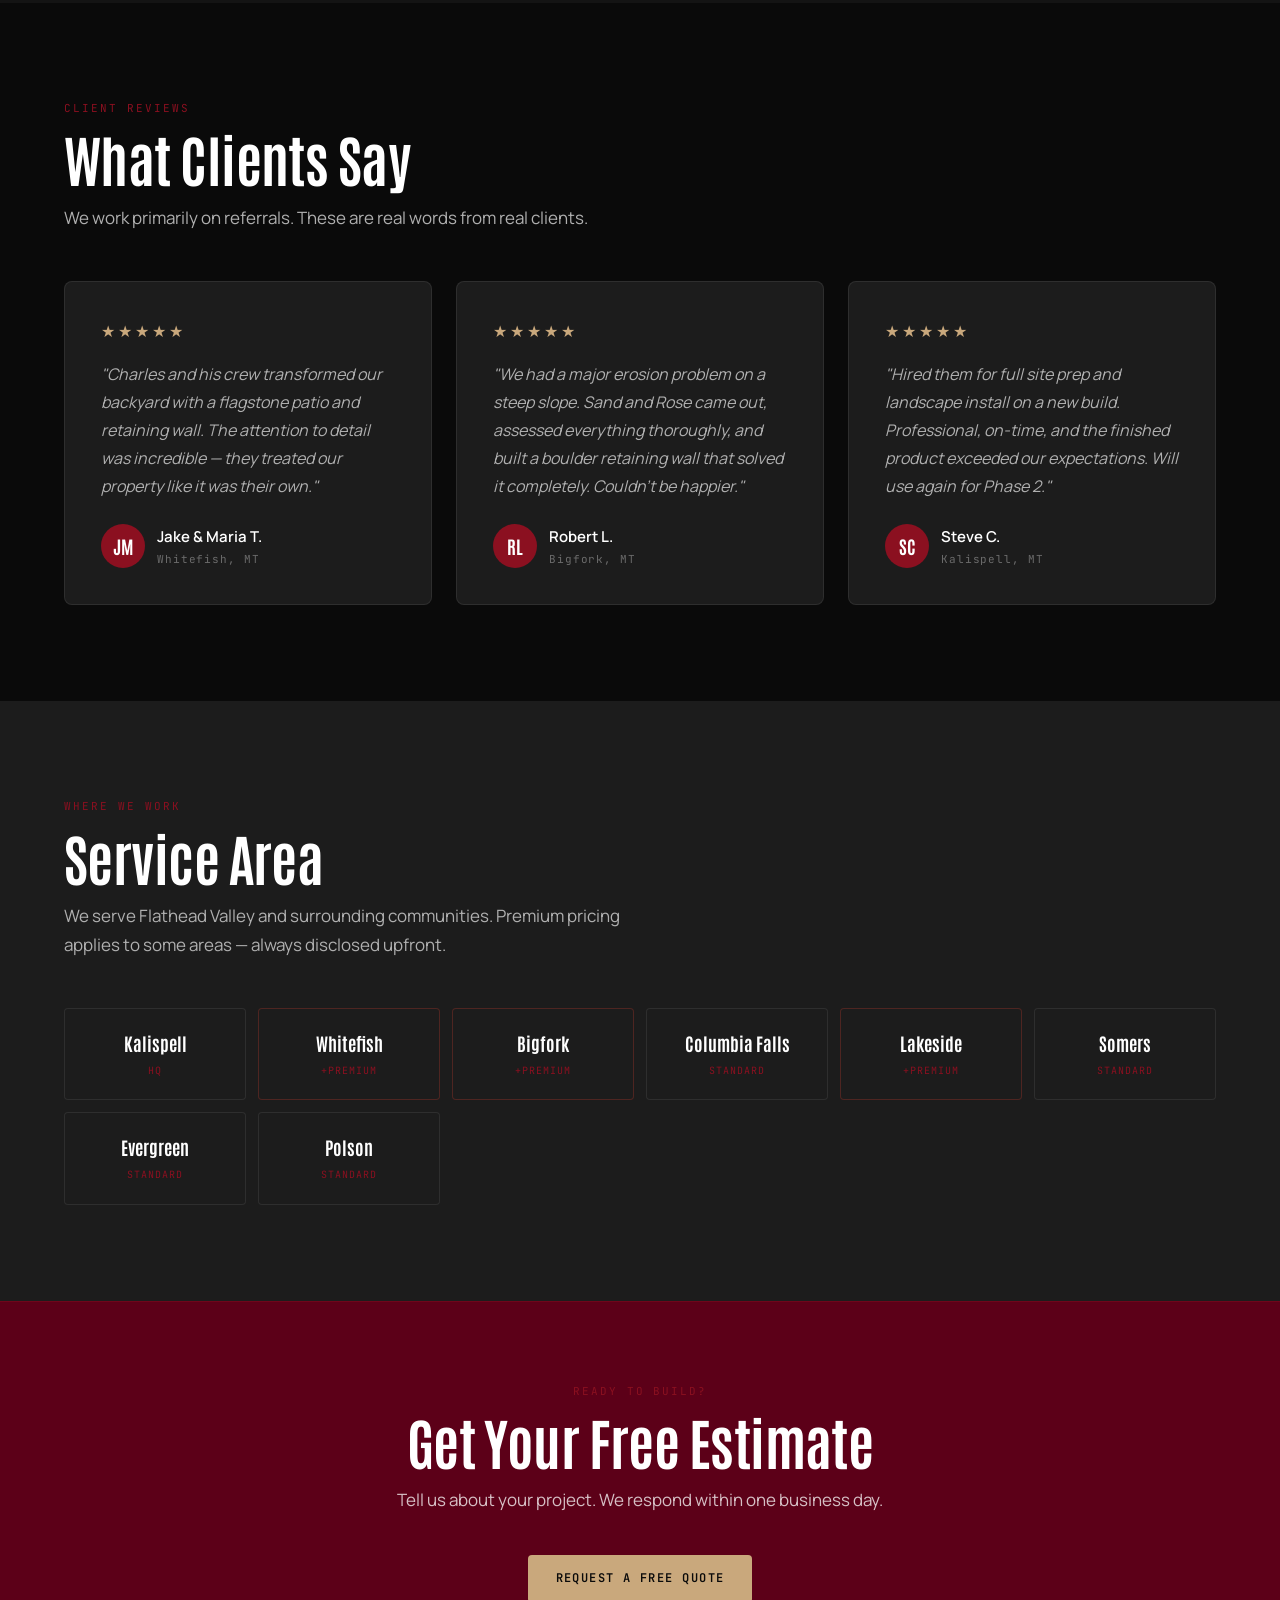
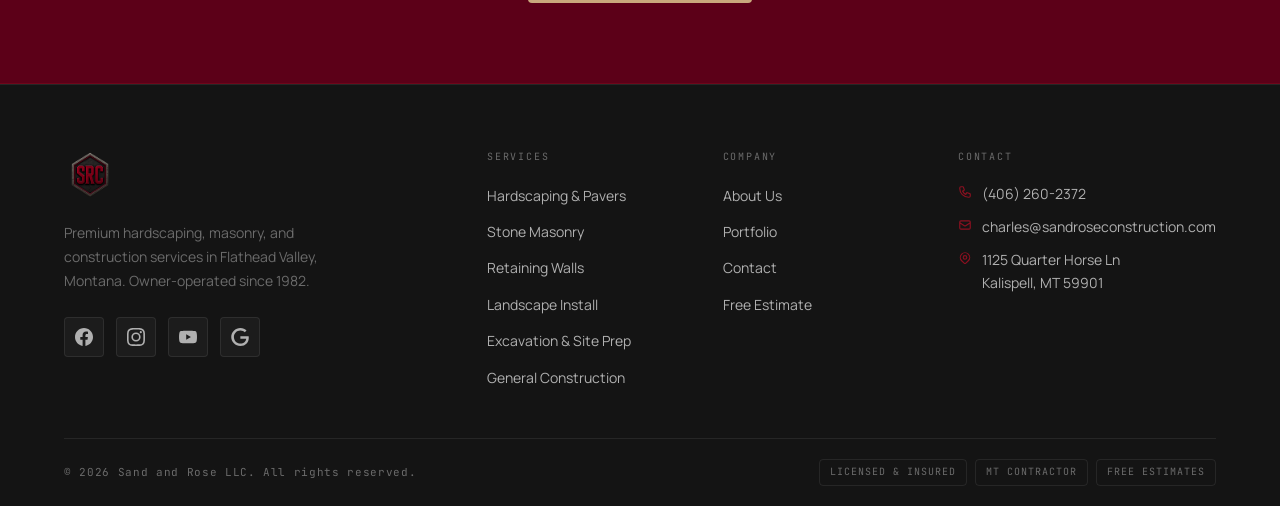
==== commit f9c533fb: "Hero: 40+ years in construction since 1982" ====
--- a/index.html
+++ b/index.html
@@ -99,8 +99,8 @@
   </div>
   <div class="hero__stats" aria-label="Company stats">
     <div class="hero__stat">
-      <span class="hero__stat-num" data-count="8" data-suffix="+">8+</span>
-      <span class="hero__stat-label">Years Experience</span>
+      <span class="hero__stat-num" data-count="40" data-suffix="+">40+</span>
+      <span class="hero__stat-label">Years in Construction</span>
     </div>
     <div class="hero__stat">
       <span class="hero__stat-num" data-count="200" data-suffix="+">200+</span>
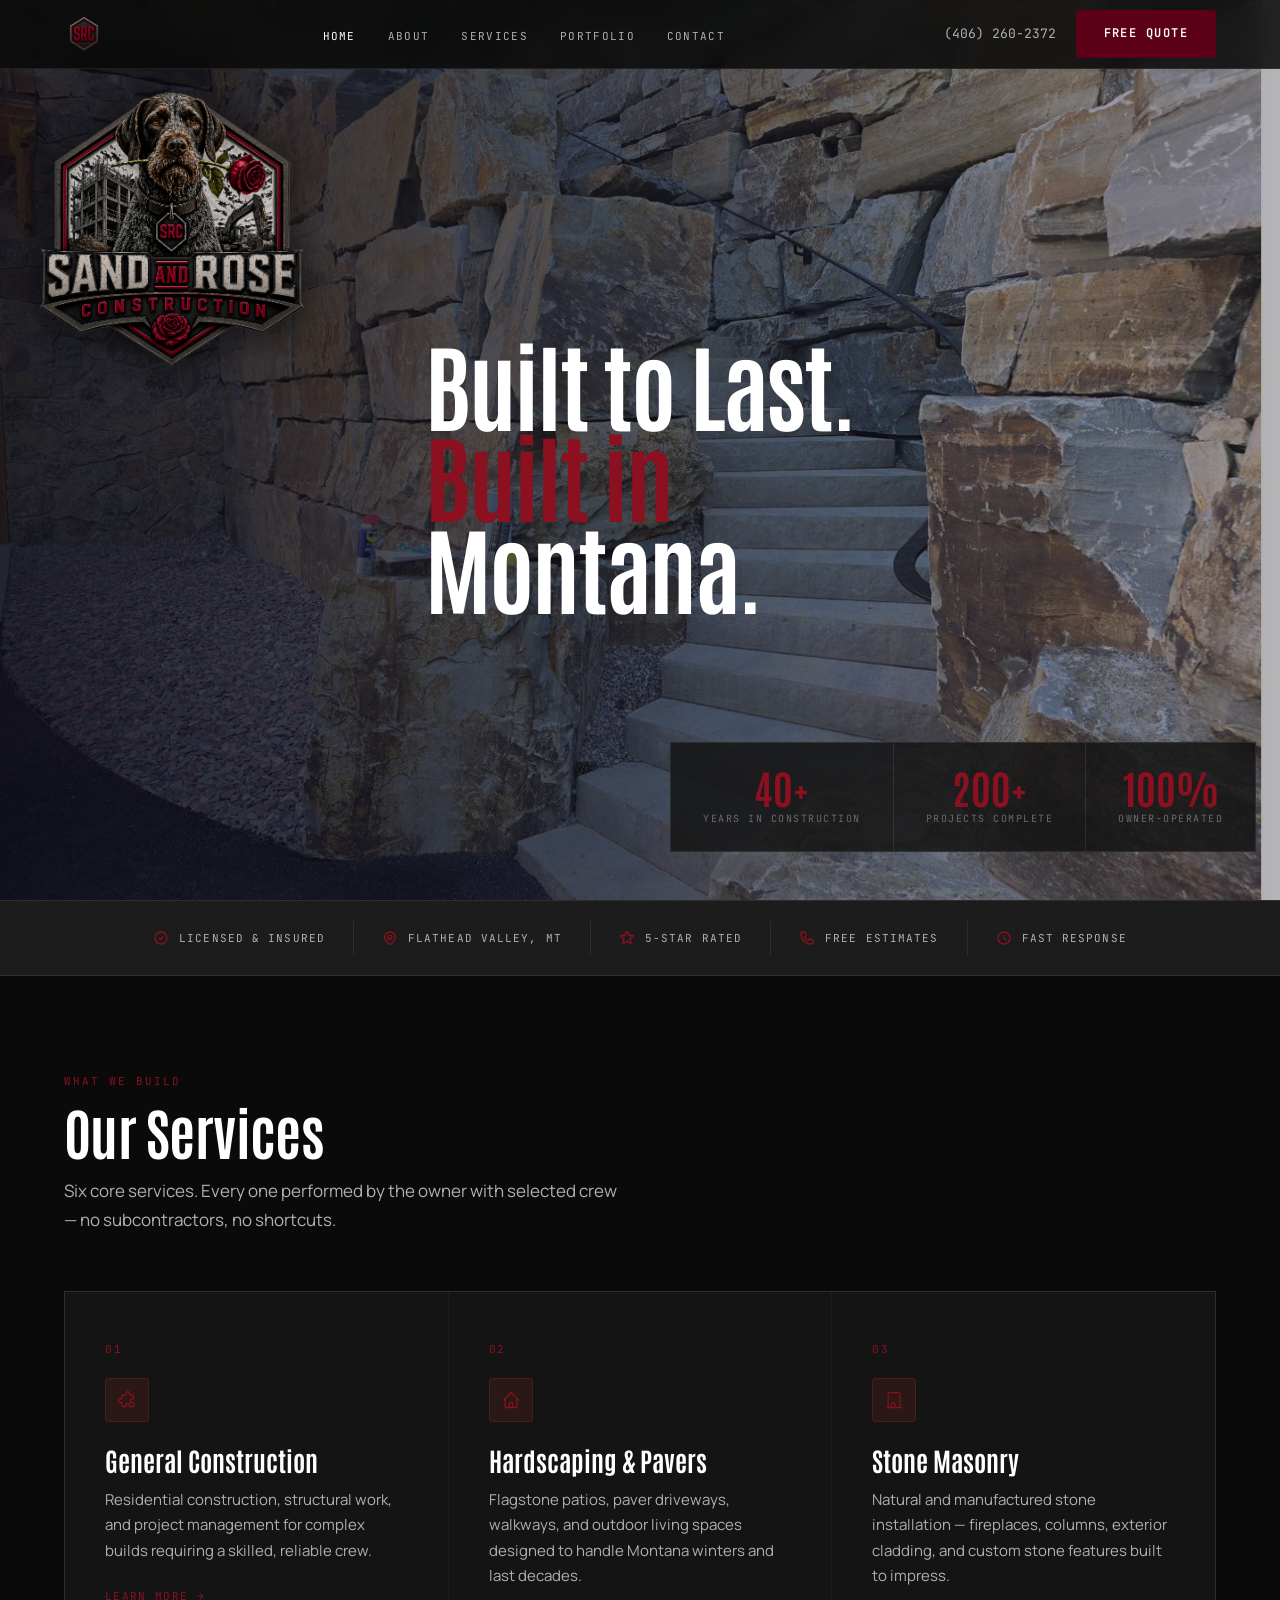
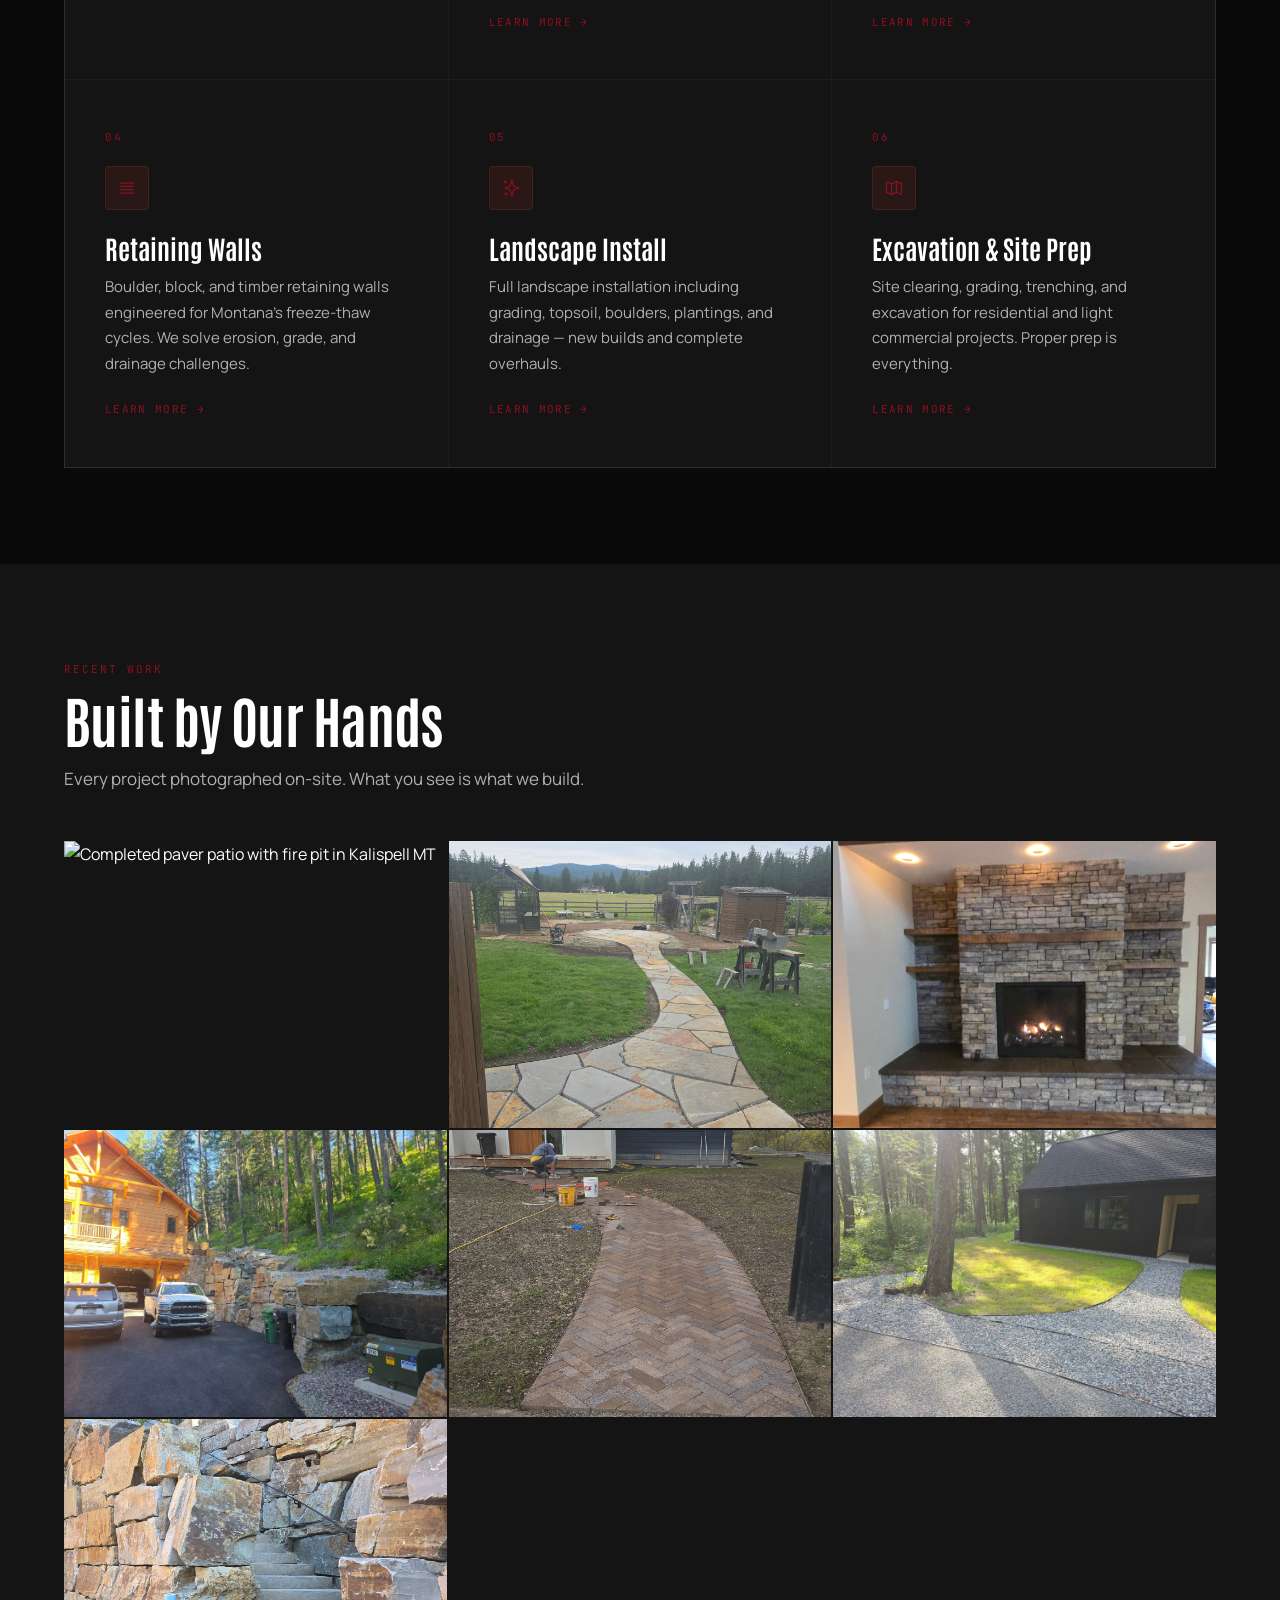
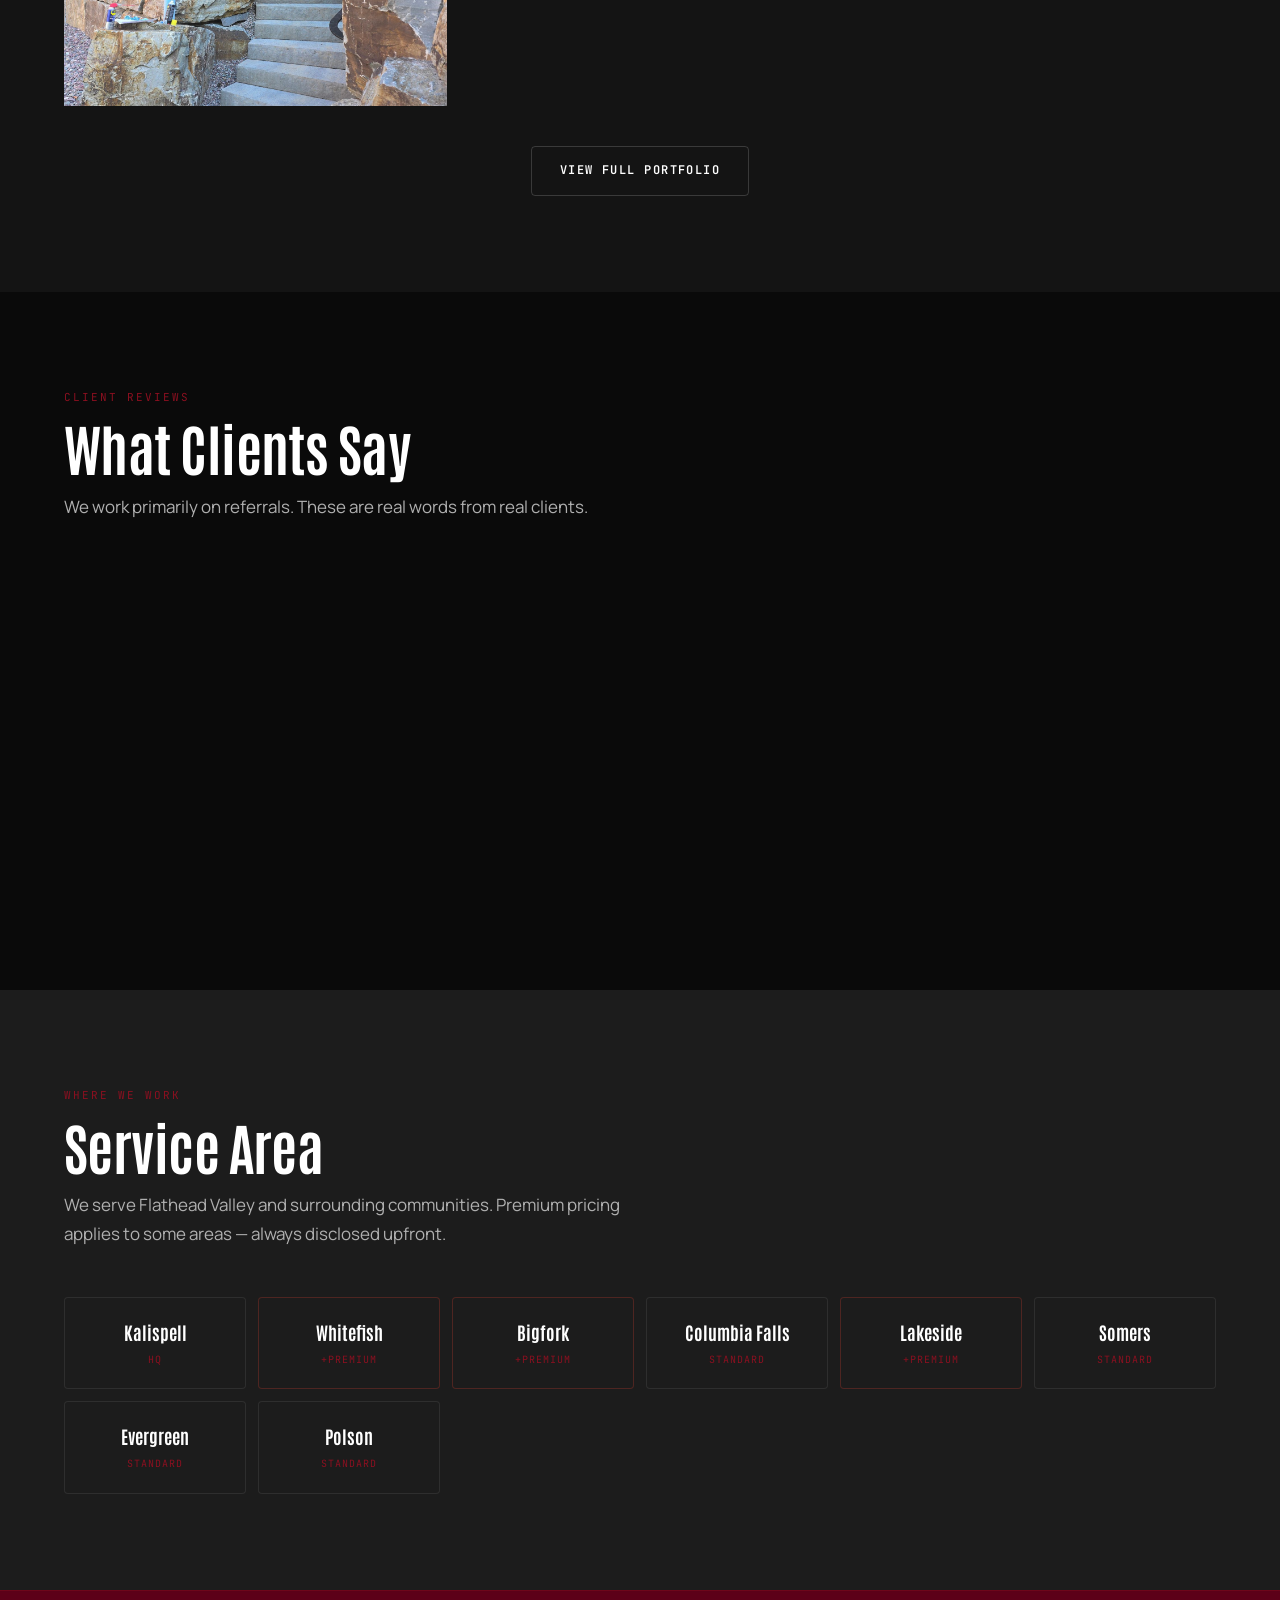
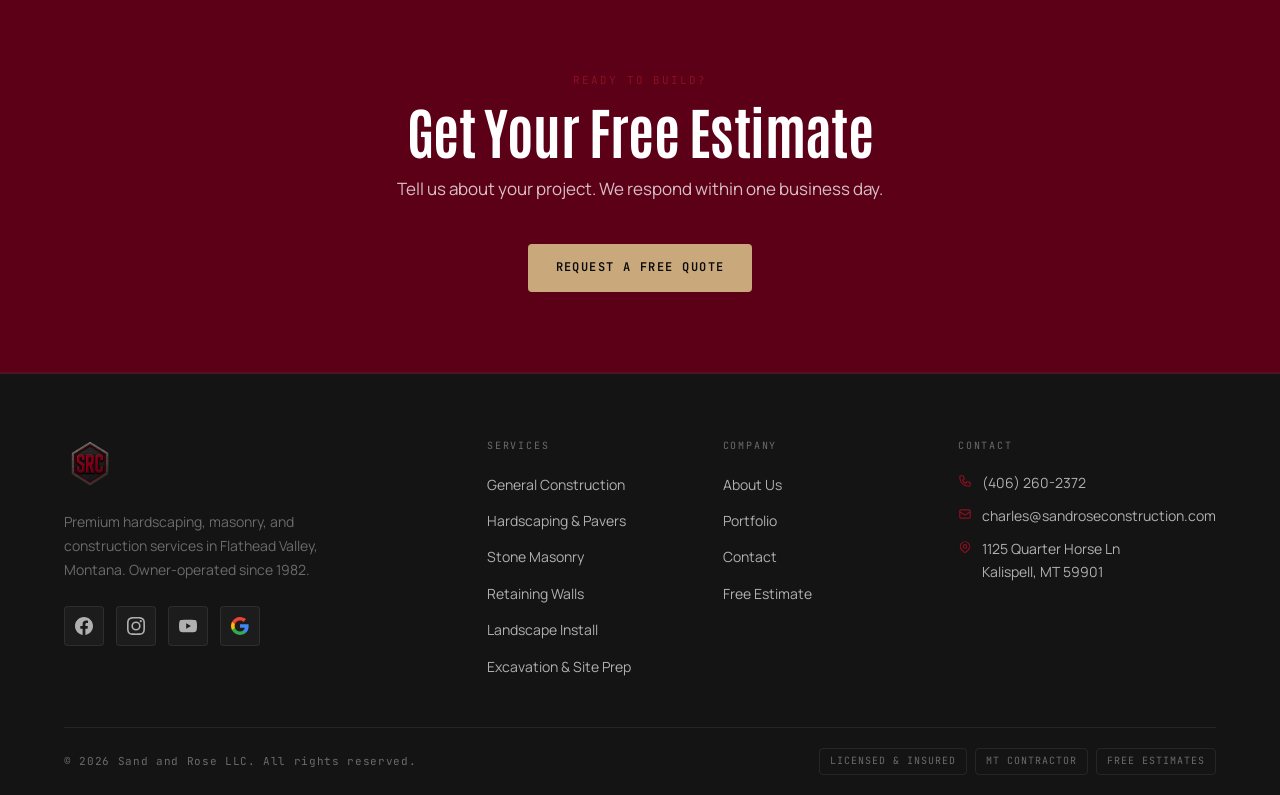
==== commit 79d3f557: "Reorder services, fix social links, add new job photo, lighten hero" ====
--- a/index.html
+++ b/index.html
@@ -150,6 +150,16 @@
       <article class="service-card fade-up">
         <span class="service-card__num">01</span>
         <div class="service-card__icon" aria-hidden="true">
+          <svg width="20" height="20" fill="none" stroke="currentColor" stroke-width="1.5" viewBox="0 0 24 24"><path d="M11 4a2 2 0 114 0v1a1 1 0 001 1h3a1 1 0 011 1v3a1 1 0 01-1 1h-1a2 2 0 100 4h1a1 1 0 011 1v3a1 1 0 01-1 1h-3a1 1 0 01-1-1v-1a2 2 0 10-4 0v1a1 1 0 01-1 1H7a1 1 0 01-1-1v-3a1 1 0 00-1-1H4a2 2 0 110-4h1a1 1 0 001-1V7a1 1 0 011-1h3a1 1 0 001-1V4z"/></svg>
+        </div>
+        <h3 class="service-card__title">General Construction</h3>
+        <p class="service-card__desc">Residential construction, structural work, and project management for complex builds requiring a skilled, reliable crew.</p>
+        <a href="services.html#general" class="service-card__link">Learn more →</a>
+      </article>
+
+      <article class="service-card fade-up">
+        <span class="service-card__num">02</span>
+        <div class="service-card__icon" aria-hidden="true">
           <svg width="20" height="20" fill="none" stroke="currentColor" stroke-width="1.5" viewBox="0 0 24 24"><path d="M3 12l2-2m0 0l7-7 7 7M5 10v10a1 1 0 001 1h3m10-11l2 2m-2-2v10a1 1 0 01-1 1h-3m-6 0a1 1 0 001-1v-4a1 1 0 011-1h2a1 1 0 011 1v4a1 1 0 001 1m-6 0h6"/></svg>
         </div>
         <h3 class="service-card__title">Hardscaping &amp; Pavers</h3>
@@ -158,7 +168,7 @@
       </article>
 
       <article class="service-card fade-up">
-        <span class="service-card__num">02</span>
+        <span class="service-card__num">03</span>
         <div class="service-card__icon" aria-hidden="true">
           <svg width="20" height="20" fill="none" stroke="currentColor" stroke-width="1.5" viewBox="0 0 24 24"><path d="M19 21V5a2 2 0 00-2-2H7a2 2 0 00-2 2v16m14 0h2m-2 0h-5m-9 0H3m2 0h5M9 7h1m-1 4h1m4-4h1m-1 4h1m-2 10v-5a1 1 0 00-1-1h-2a1 1 0 00-1 1v5m4 0H9"/></svg>
         </div>
@@ -168,7 +178,7 @@
       </article>
 
       <article class="service-card fade-up">
-        <span class="service-card__num">03</span>
+        <span class="service-card__num">04</span>
         <div class="service-card__icon" aria-hidden="true">
           <svg width="20" height="20" fill="none" stroke="currentColor" stroke-width="1.5" viewBox="0 0 24 24"><path d="M4 6h16M4 10h16M4 14h16M4 18h16"/></svg>
         </div>
@@ -178,7 +188,7 @@
       </article>
 
       <article class="service-card fade-up">
-        <span class="service-card__num">04</span>
+        <span class="service-card__num">05</span>
         <div class="service-card__icon" aria-hidden="true">
           <svg width="20" height="20" fill="none" stroke="currentColor" stroke-width="1.5" viewBox="0 0 24 24"><path d="M5 3v4M3 5h4M6 17v4m-2-2h4m5-16l2.286 6.857L21 12l-5.714 2.143L13 21l-2.286-6.857L5 12l5.714-2.143L13 3z"/></svg>
         </div>
@@ -188,23 +198,13 @@
       </article>
 
       <article class="service-card fade-up">
-        <span class="service-card__num">05</span>
+        <span class="service-card__num">06</span>
         <div class="service-card__icon" aria-hidden="true">
           <svg width="20" height="20" fill="none" stroke="currentColor" stroke-width="1.5" viewBox="0 0 24 24"><path d="M9 20l-5.447-2.724A1 1 0 013 16.382V5.618a1 1 0 011.447-.894L9 7m0 13l6-3m-6 3V7m6 10l4.553 2.276A1 1 0 0021 18.382V7.618a1 1 0 00-.553-.894L15 4m0 13V4m0 0L9 7"/></svg>
         </div>
         <h3 class="service-card__title">Excavation &amp; Site Prep</h3>
         <p class="service-card__desc">Site clearing, grading, trenching, and excavation for residential and light commercial projects. Proper prep is everything.</p>
         <a href="services.html#excavation" class="service-card__link">Learn more →</a>
-      </article>
-
-      <article class="service-card fade-up">
-        <span class="service-card__num">06</span>
-        <div class="service-card__icon" aria-hidden="true">
-          <svg width="20" height="20" fill="none" stroke="currentColor" stroke-width="1.5" viewBox="0 0 24 24"><path d="M11 4a2 2 0 114 0v1a1 1 0 001 1h3a1 1 0 011 1v3a1 1 0 01-1 1h-1a2 2 0 100 4h1a1 1 0 011 1v3a1 1 0 01-1 1h-3a1 1 0 01-1-1v-1a2 2 0 10-4 0v1a1 1 0 01-1 1H7a1 1 0 01-1-1v-3a1 1 0 00-1-1H4a2 2 0 110-4h1a1 1 0 001-1V7a1 1 0 011-1h3a1 1 0 001-1V4z"/></svg>
-        </div>
-        <h3 class="service-card__title">General Construction</h3>
-        <p class="service-card__desc">Residential construction, structural work, and project management for complex builds requiring a skilled, reliable crew.</p>
-        <a href="services.html#general" class="service-card__link">Learn more →</a>
       </article>
 
     </div>
@@ -218,6 +218,13 @@
     <h2 class="section-title" id="portfolio-heading">Built by Our Hands</h2>
     <p class="section-sub" style="margin-bottom:48px;">Every project photographed on-site. What you see is what we build.</p>
     <div class="portfolio-grid" style="margin-bottom:40px;">
+      <div class="portfolio-item fade-up" data-category="hardscaping">
+        <img src="assets/patio_firepit_complete.jpg" alt="Completed paver patio with fire pit in Kalispell MT" loading="lazy">
+        <div class="portfolio-item__overlay">
+          <span class="portfolio-item__label">Hardscaping</span>
+          <span class="portfolio-item__title">Paver Patio &amp; Fire Pit</span>
+        </div>
+      </div>
       <div class="portfolio-item fade-up" data-category="hardscaping">
         <img src="assets/flagstone_long.jpg" alt="Flagstone walkway installation in Kalispell MT" loading="lazy">
         <div class="portfolio-item__overlay">
@@ -348,17 +355,17 @@
         <img src="assets/logo_badge.png" alt="Sand and Rose Construction">
         <p>Premium hardscaping, masonry, and construction services in Flathead Valley, Montana. Owner-operated since 1982.</p>
         <div class="social-links" aria-label="Social media">
-          <a href="https://www.facebook.com/SandAndRoseConstruction" class="social-link" target="_blank" rel="noopener noreferrer" aria-label="Facebook">
+          <a href="https://www.facebook.com/SandAndRoseConstruction" class="social-link social-link--facebook" target="_blank" rel="noopener noreferrer" aria-label="Facebook">
             <svg viewBox="0 0 24 24" fill="currentColor"><path d="M24 12.073c0-6.627-5.373-12-12-12s-12 5.373-12 12c0 5.99 4.388 10.954 10.125 11.854v-8.385H7.078v-3.47h3.047V9.43c0-3.007 1.792-4.669 4.533-4.669 1.312 0 2.686.235 2.686.235v2.953H15.83c-1.491 0-1.956.925-1.956 1.874v2.25h3.328l-.532 3.47h-2.796v8.385C19.612 23.027 24 18.062 24 12.073z"/></svg>
           </a>
-          <a href="https://www.instagram.com/sandandroseconstruction" class="social-link" target="_blank" rel="noopener noreferrer" aria-label="Instagram">
+          <a href="https://www.instagram.com/sandandroseconstruction" class="social-link social-link--instagram" target="_blank" rel="noopener noreferrer" aria-label="Instagram">
             <svg viewBox="0 0 24 24" fill="currentColor"><path d="M12 2.163c3.204 0 3.584.012 4.85.07 3.252.148 4.771 1.691 4.919 4.919.058 1.265.069 1.645.069 4.849 0 3.205-.012 3.584-.069 4.849-.149 3.225-1.664 4.771-4.919 4.919-1.266.058-1.644.07-4.85.07-3.204 0-3.584-.012-4.849-.07-3.26-.149-4.771-1.699-4.919-4.92-.058-1.265-.07-1.644-.07-4.849 0-3.204.013-3.583.07-4.849.149-3.227 1.664-4.771 4.919-4.919 1.266-.057 1.645-.069 4.849-.069zM12 0C8.741 0 8.333.014 7.053.072 2.695.272.273 2.69.073 7.052.014 8.333 0 8.741 0 12c0 3.259.014 3.668.072 4.948.2 4.358 2.618 6.78 6.98 6.98C8.333 23.986 8.741 24 12 24c3.259 0 3.668-.014 4.948-.072 4.354-.2 6.782-2.618 6.979-6.98.059-1.28.073-1.689.073-4.948 0-3.259-.014-3.667-.072-4.947-.196-4.354-2.617-6.78-6.979-6.98C15.668.014 15.259 0 12 0zm0 5.838a6.162 6.162 0 100 12.324 6.162 6.162 0 000-12.324zM12 16a4 4 0 110-8 4 4 0 010 8zm6.406-11.845a1.44 1.44 0 100 2.881 1.44 1.44 0 000-2.881z"/></svg>
           </a>
-          <a href="https://www.youtube.com/@SandAndRoseConstruction" class="social-link" target="_blank" rel="noopener noreferrer" aria-label="YouTube">
+          <a href="https://www.youtube.com/@SandAndRoseConstruction" class="social-link social-link--youtube" target="_blank" rel="noopener noreferrer" aria-label="YouTube">
             <svg viewBox="0 0 24 24" fill="currentColor"><path d="M23.495 6.205a3.007 3.007 0 00-2.088-2.088c-1.87-.501-9.396-.501-9.396-.501s-7.507-.01-9.396.501A3.007 3.007 0 00.527 6.205a31.247 31.247 0 00-.522 5.805 31.247 31.247 0 00.522 5.783 3.007 3.007 0 002.088 2.088c1.868.502 9.396.502 9.396.502s7.506 0 9.396-.502a3.007 3.007 0 002.088-2.088 31.247 31.247 0 00.5-5.783 31.247 31.247 0 00-.5-5.805zM9.609 15.601V8.408l6.264 3.602z"/></svg>
           </a>
-          <a href="https://g.page/r/[YOUR-GOOGLE-PLACE-ID]" class="social-link" target="_blank" rel="noopener noreferrer" aria-label="Google Business Profile">
-            <svg viewBox="0 0 24 24" fill="currentColor"><path d="M12.48 10.92v3.28h7.84c-.24 1.84-.853 3.187-1.787 4.133-1.147 1.147-2.933 2.4-6.053 2.4-4.827 0-8.6-3.893-8.6-8.72s3.773-8.72 8.6-8.72c2.6 0 4.507 1.027 5.907 2.347l2.307-2.307C18.747 1.44 16.133 0 12.48 0 5.867 0 .307 5.387.307 12s5.56 12 12.173 12c3.573 0 6.267-1.173 8.373-3.36 2.16-2.16 2.84-5.213 2.84-7.667 0-.76-.053-1.467-.173-2.053H12.48z"/></svg>
+          <a href="https://maps.app.goo.gl/W2JVBB8j8TLwDYb46" class="social-link social-link--google" target="_blank" rel="noopener noreferrer" aria-label="Google Business Profile">
+            <svg viewBox="0 0 24 24"><path fill="#4285F4" d="M23.52 12.27c0-.85-.08-1.67-.22-2.45H12v4.64h6.47c-.28 1.5-1.13 2.77-2.4 3.62v3.01h3.89c2.27-2.09 3.58-5.17 3.58-8.82z"/><path fill="#34A853" d="M12 24c3.24 0 5.96-1.07 7.95-2.91l-3.89-3.01c-1.08.72-2.45 1.15-4.06 1.15-3.13 0-5.78-2.11-6.72-4.95H1.27v3.11C3.25 21.3 7.31 24 12 24z"/><path fill="#FBBC05" d="M5.28 14.28A7.14 7.14 0 014.9 12c0-.79.14-1.56.38-2.28V6.61H1.27A11.98 11.98 0 000 12c0 1.93.46 3.76 1.27 5.39l4.01-3.11z"/><path fill="#EA4335" d="M12 4.77c1.77 0 3.35.61 4.6 1.8l3.45-3.45C17.95 1.19 15.24 0 12 0 7.31 0 3.25 2.7 1.27 6.61l4.01 3.11c.94-2.84 3.59-4.95 6.72-4.95z"/></svg>
           </a>
         </div>
       </div>
@@ -366,12 +373,12 @@
       <div>
         <p class="footer__col-title">Services</p>
         <ul class="footer__links">
+          <li><a href="services.html#general">General Construction</a></li>
           <li><a href="services.html#hardscaping">Hardscaping &amp; Pavers</a></li>
           <li><a href="services.html#masonry">Stone Masonry</a></li>
           <li><a href="services.html#retaining">Retaining Walls</a></li>
           <li><a href="services.html#landscape">Landscape Install</a></li>
           <li><a href="services.html#excavation">Excavation &amp; Site Prep</a></li>
-          <li><a href="services.html#general">General Construction</a></li>
         </ul>
       </div>
 
